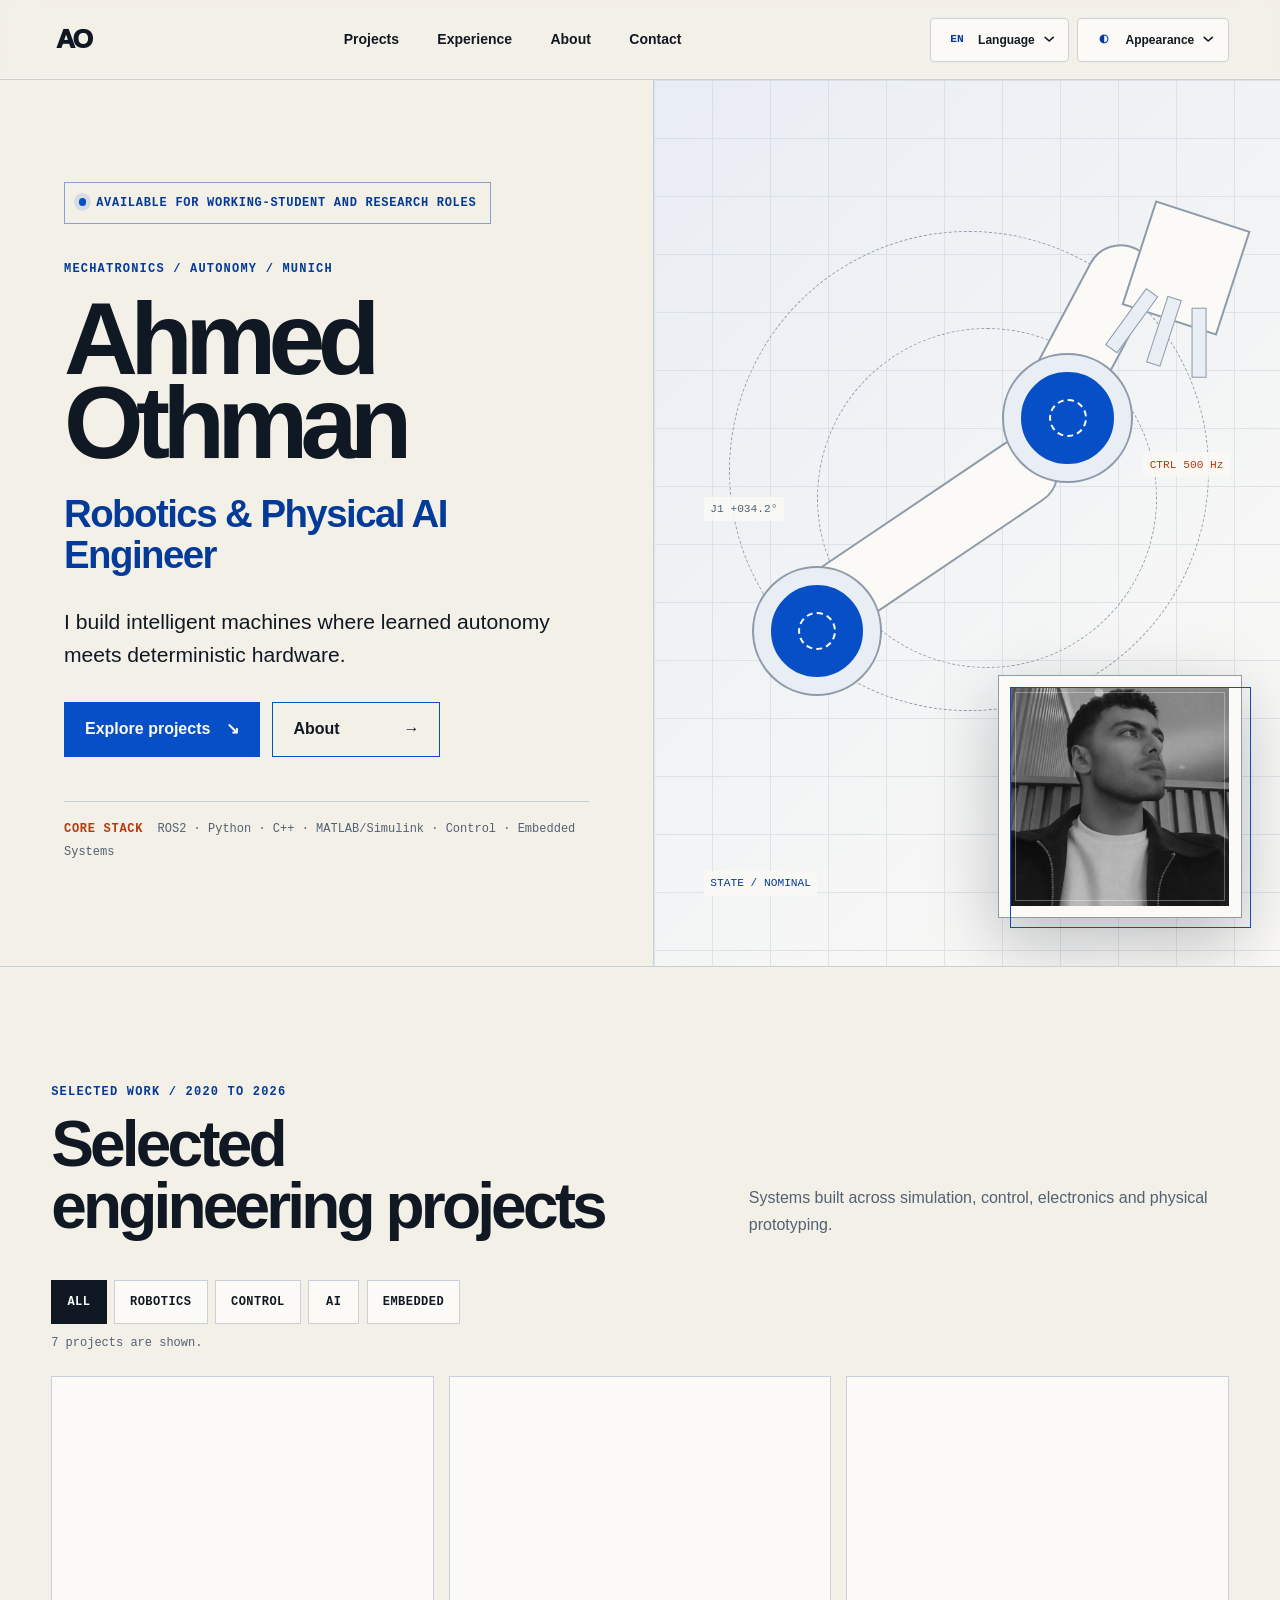
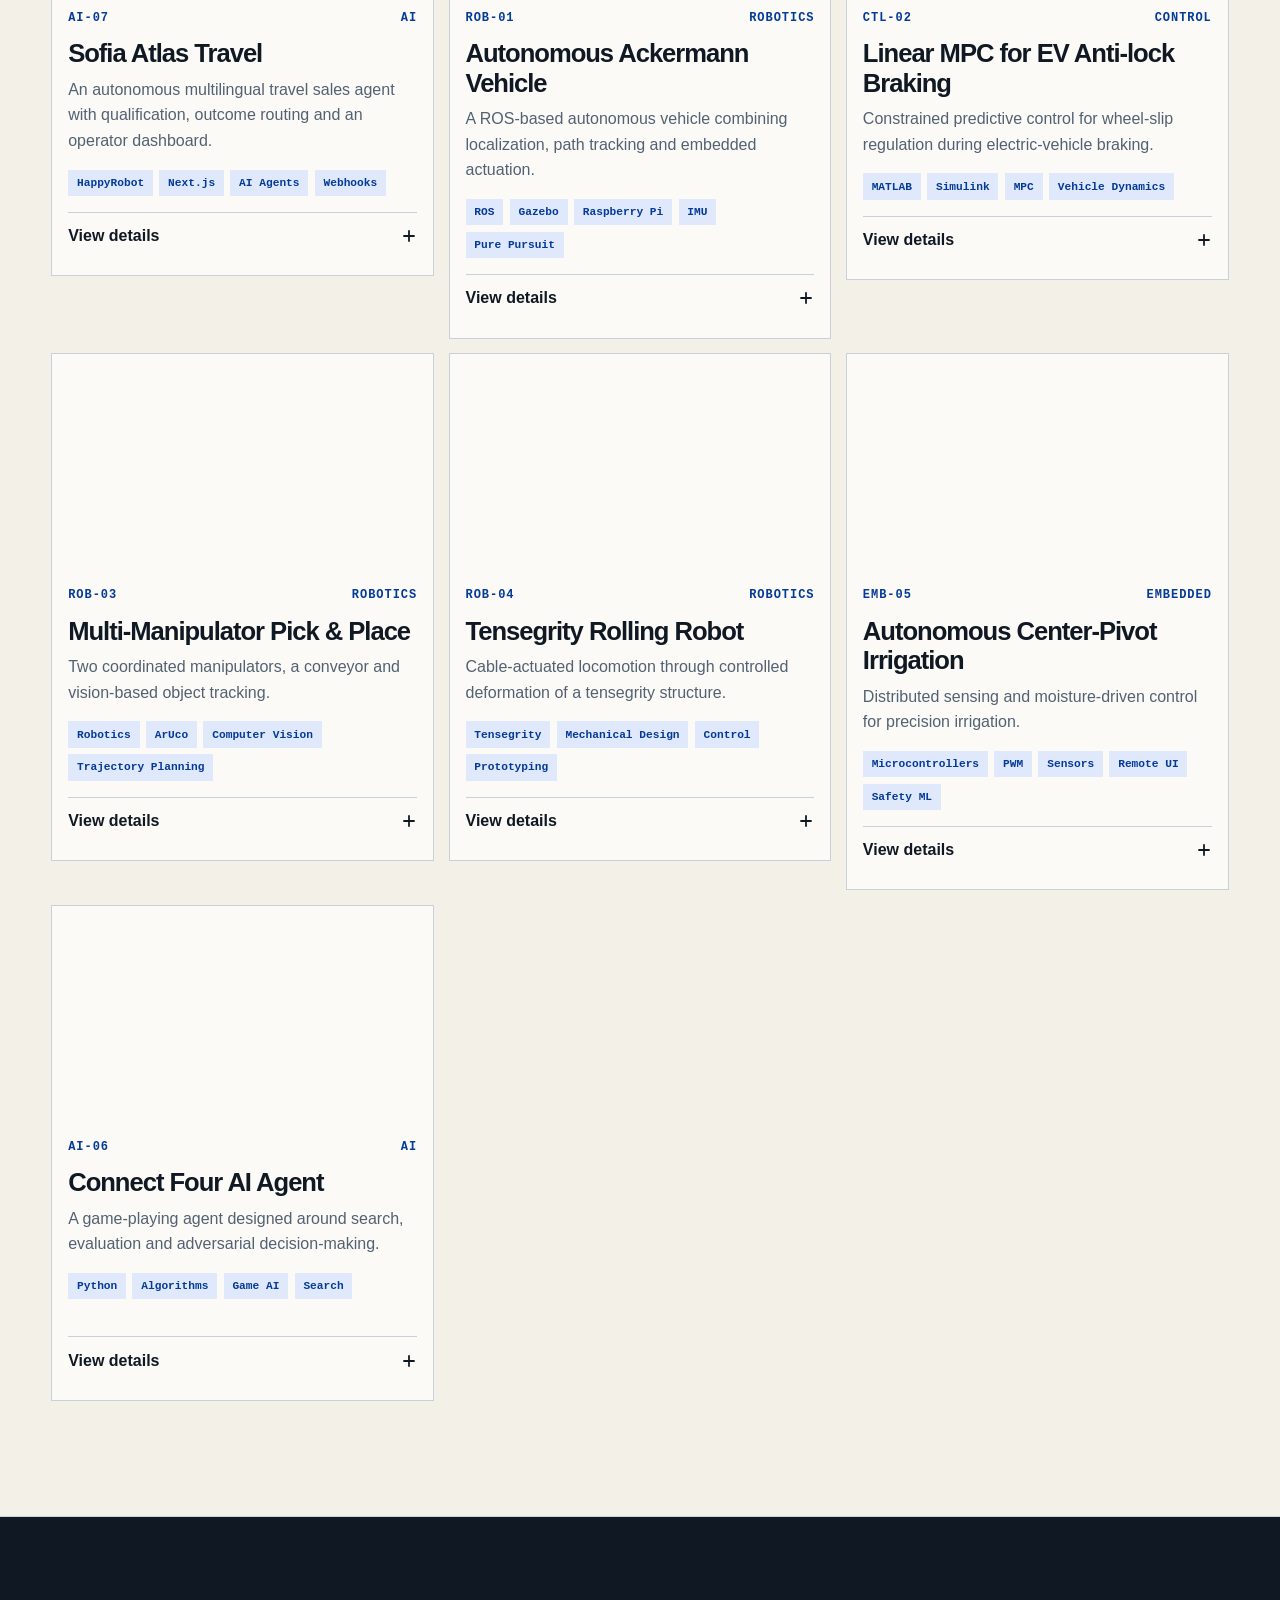
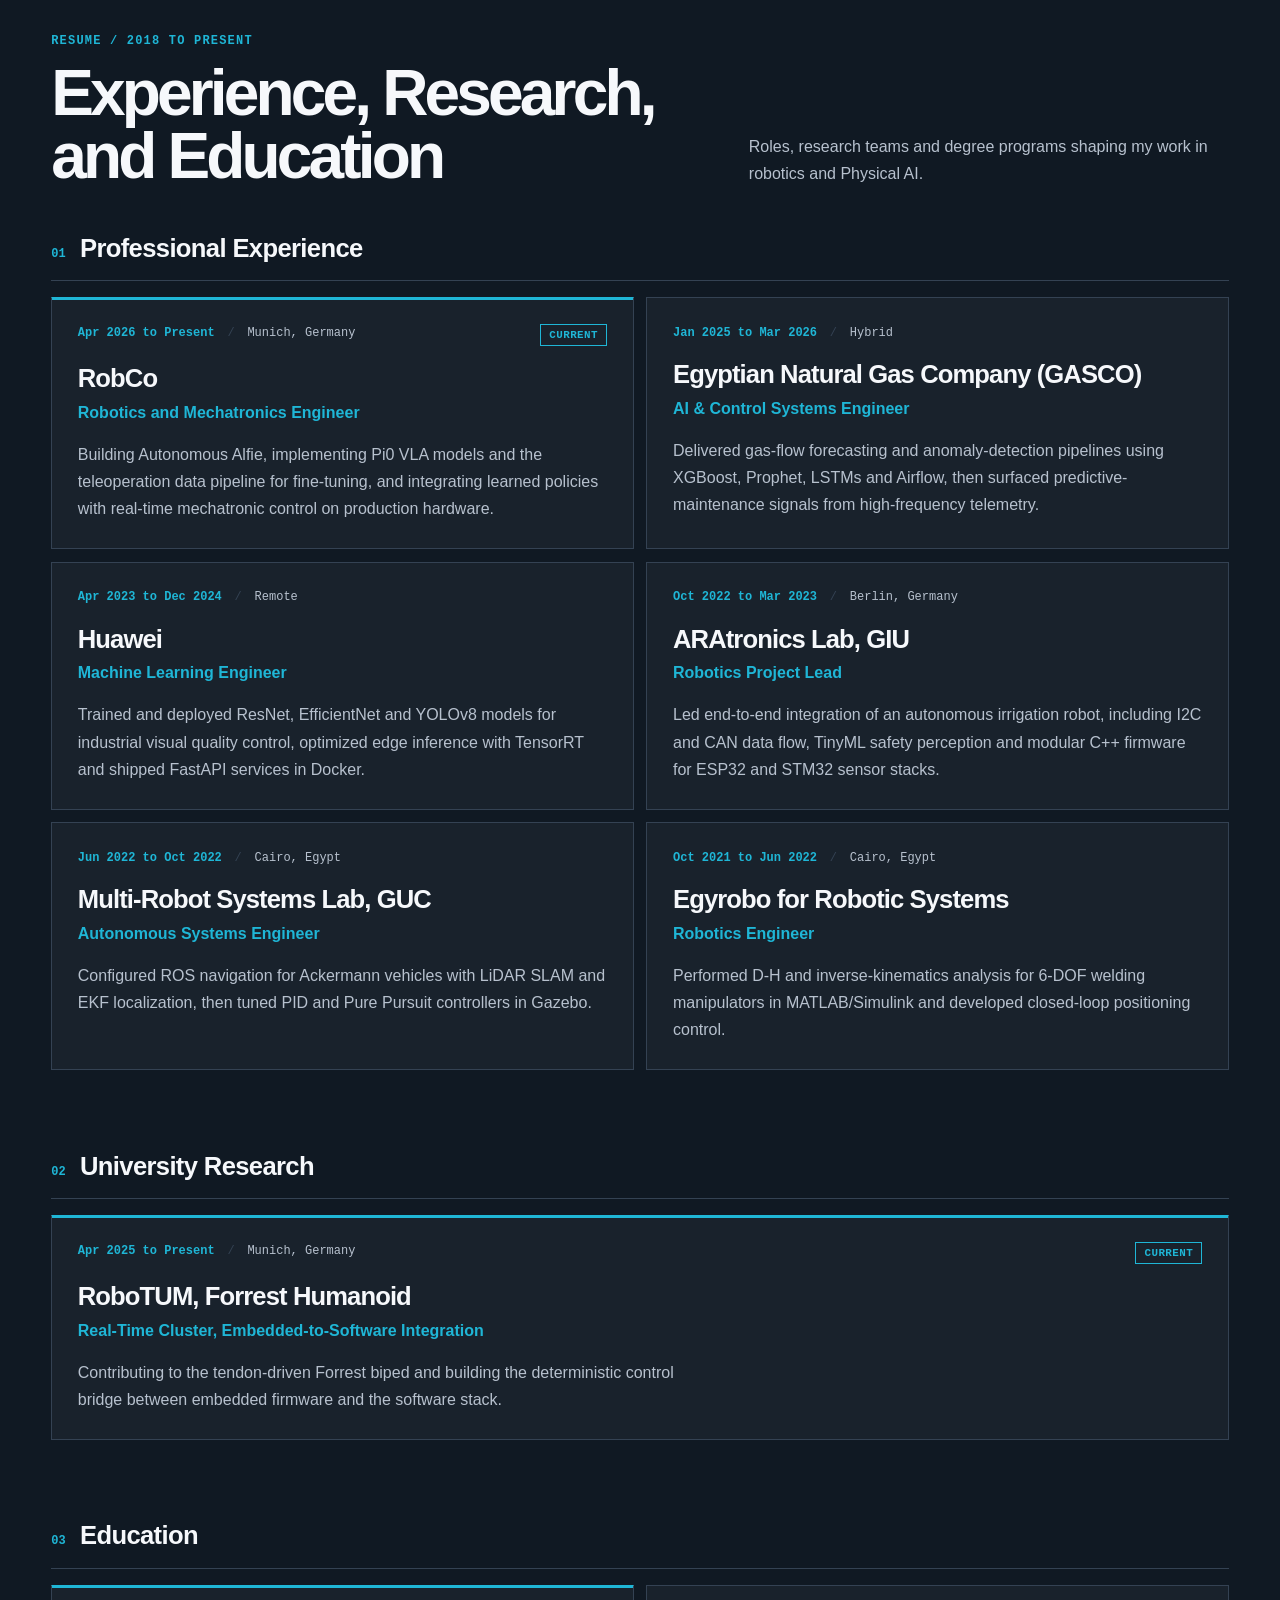
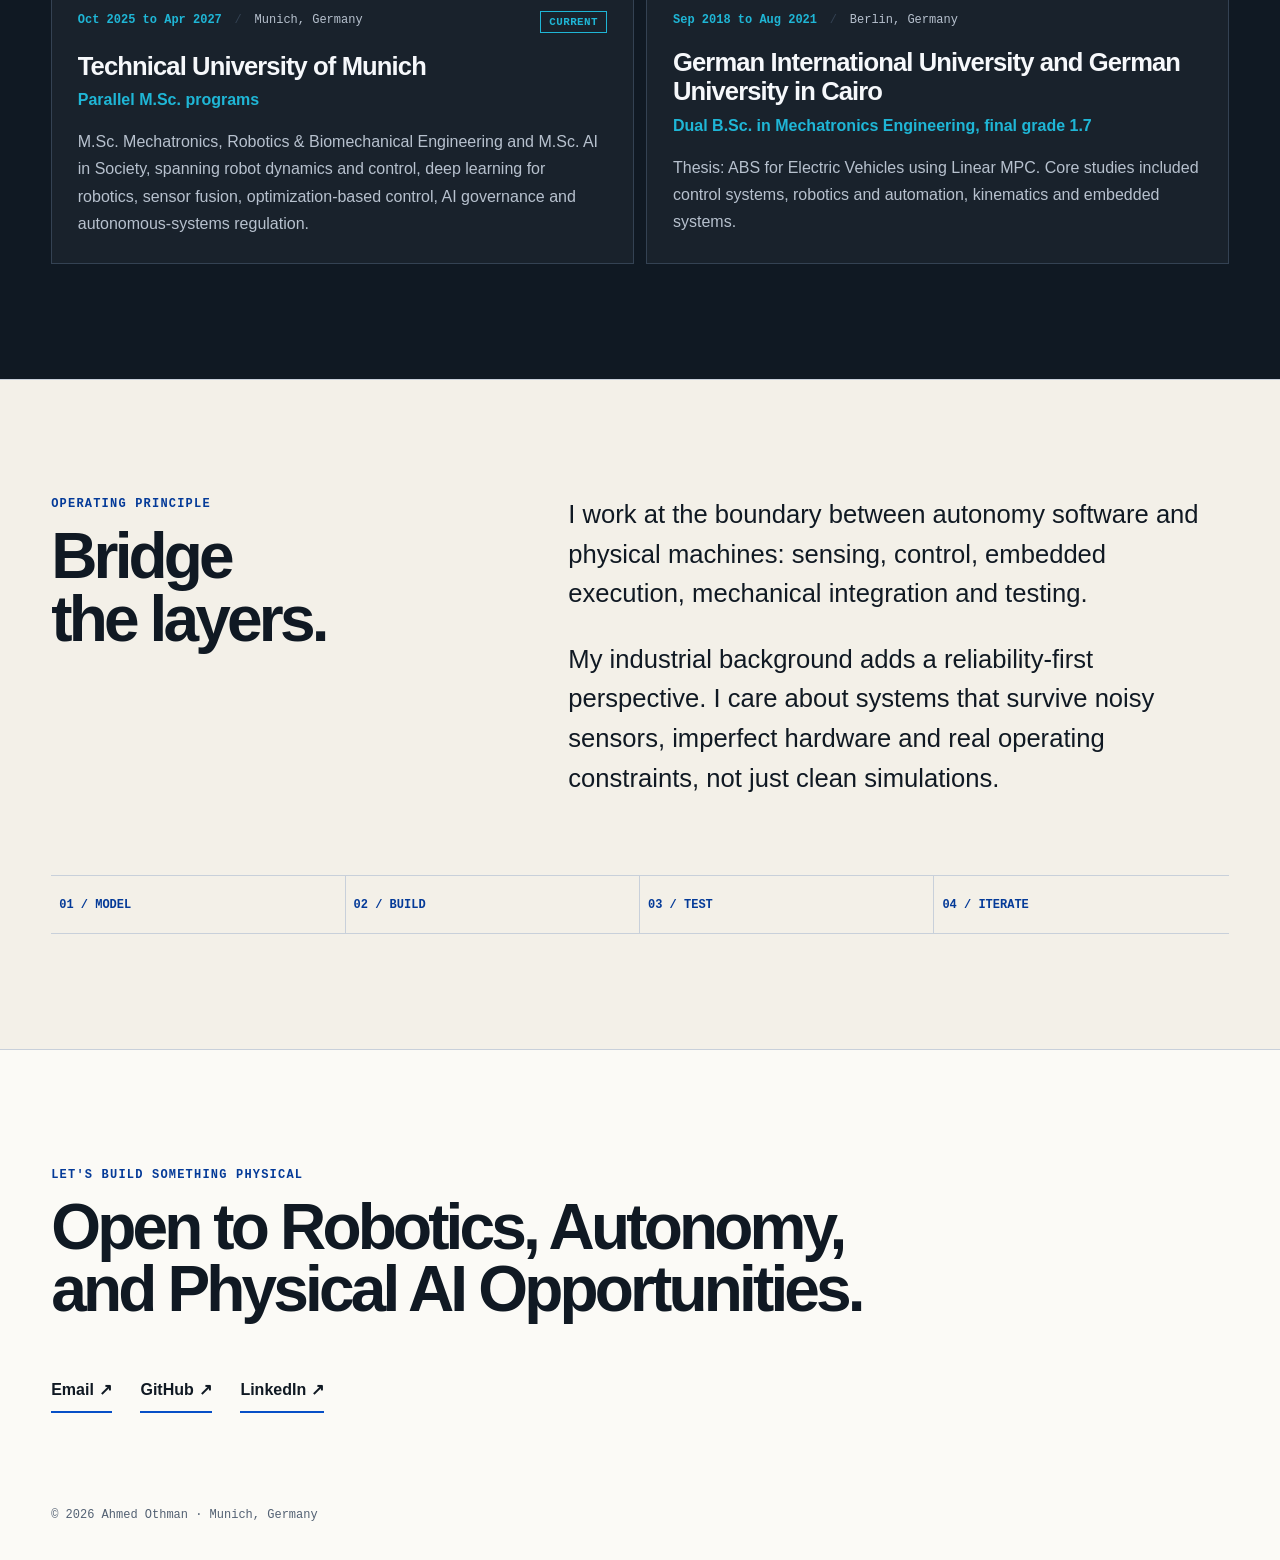
==== index.html @ 628e8eb3 "Move restored portrait into hero" ====
<!DOCTYPE html>
<html lang="en" dir="ltr" data-theme="system" data-text-size="normal" data-motion="auto">
<head>
  <meta charset="utf-8">
  <meta name="viewport" content="width=device-width, initial-scale=1">
  <meta name="description" content="Ahmed Othman&#39;s portfolio in robotics, autonomy, control and embedded systems.">
  <meta name="robots" content="index, follow">
  <meta name="theme-color" content="#f3f0e8">
  <meta name="color-scheme" content="light dark">
  <meta name="referrer" content="strict-origin-when-cross-origin">
  <meta http-equiv="Content-Security-Policy" content="default-src &#39;none&#39;; script-src &#39;self&#39; &#39;sha256-ycNeVuEFJ9YugM1aaAA6MDOkyL6jsMZn851TCWcBLgk=&#39;; style-src &#39;self&#39;; img-src &#39;self&#39; data:; manifest-src &#39;self&#39;; connect-src &#39;none&#39;; font-src &#39;self&#39;; object-src &#39;none&#39;; base-uri &#39;none&#39;; form-action &#39;none&#39;; upgrade-insecure-requests">
  <title>Ahmed Othman | Robotics &amp; Physical AI Engineer</title>
  <link rel="canonical" href="https://ahmadothmann.github.io/">
  <link rel="alternate" hreflang="en" href="https://ahmadothmann.github.io/">
  <link rel="alternate" hreflang="de" href="https://ahmadothmann.github.io/de/">
  <link rel="alternate" hreflang="ar" href="https://ahmadothmann.github.io/ar/">
  <link rel="alternate" hreflang="x-default" href="https://ahmadothmann.github.io/">
  <meta property="og:type" content="website">
  <meta property="og:title" content="Ahmed Othman | Robotics &amp; Physical AI Engineer">
  <meta property="og:description" content="Ahmed Othman&#39;s portfolio in robotics, autonomy, control and embedded systems.">
  <meta property="og:url" content="https://ahmadothmann.github.io/">
  <meta property="og:site_name" content="Ahmed Othman Engineering Portfolio">
  <meta property="og:locale" content="en_US">
  <meta property="og:locale:alternate" content="de_DE">
  <meta property="og:locale:alternate" content="ar_EG">
  <meta property="og:image" content="https://ahmadothmann.github.io/assets/social-preview.png">
  <meta property="og:image:width" content="1200">
  <meta property="og:image:height" content="630">
  <meta property="og:image:alt" content="Ahmed Othman Engineering Portfolio: Robotics &amp; Physical AI Engineer">
  <meta name="twitter:card" content="summary_large_image">
  <meta name="twitter:title" content="Ahmed Othman | Robotics &amp; Physical AI Engineer">
  <meta name="twitter:description" content="Ahmed Othman&#39;s portfolio in robotics, autonomy, control and embedded systems.">
  <meta name="twitter:image" content="https://ahmadothmann.github.io/assets/social-preview.png">
  <meta name="twitter:image:alt" content="Ahmed Othman Engineering Portfolio: Robotics &amp; Physical AI Engineer">
  <link rel="icon" href="/favicon.svg" type="image/svg+xml">
  <link rel="icon" href="/favicon-32x32.png" sizes="32x32" type="image/png">
  <link rel="icon" href="/favicon.ico" sizes="any">
  <link rel="apple-touch-icon" href="/apple-touch-icon.png">
  <link rel="manifest" href="/site.webmanifest">
  <script src="/theme-init.js?v=b5e477ce3568"></script>
  <link rel="stylesheet" href="/styles.css?v=5f9a228c7be9">
  <script type="application/ld+json">{"@context":"https://schema.org","@type":"ProfilePage","@id":"https://ahmadothmann.github.io/#profile-page","url":"https://ahmadothmann.github.io/","name":"Ahmed Othman Engineering Portfolio","description":"Ahmed Othman's portfolio in robotics, autonomy, control and embedded systems.","inLanguage":"en","mainEntity":{"@type":"Person","@id":"https://ahmadothmann.github.io/#ahmed-othman","name":"Ahmed Othman","url":"https://ahmadothmann.github.io/","jobTitle":"Robotics & Physical AI Engineer","sameAs":["https://github.com/AhmadOthmann","https://www.linkedin.com/in/ahmedothman-"],"alumniOf":[{"@type":"CollegeOrUniversity","name":"German University in Cairo"},{"@type":"CollegeOrUniversity","name":"German International University Berlin"}],"knowsAbout":["Robotics","Physical AI","Control systems","Embedded systems","Autonomy"]}}</script>
  <script src="/script.js?v=9e08bb079b46" defer></script>
</head>
<body>
  <a class="skip-link" href="#main-content">Skip to main content</a>
  <header class="site-header">
    <a class="monogram" href="/" aria-label="Ahmed Othman home">AO</a>
    <nav aria-label="Main navigation">
      <a href="#projects">Projects</a>
      <a href="#experience">Experience</a>
      <a href="#about">About</a>
      <a href="#contact">Contact</a>
    </nav>
    <div class="header-tools" role="group" aria-label="Display and accessibility">
      <details class="tool-menu language-menu">
          <summary id="language-summary" aria-controls="language-options" aria-label="Current language: English">
            <span class="tool-badge" aria-hidden="true">EN</span>
            <span class="summary-label">Language</span>
            <svg class="chevron" viewBox="0 0 16 16" width="16" height="16" aria-hidden="true" focusable="false"><path d="m3.5 6 4.5 4 4.5-4" /></svg>
          </summary>
          <ul id="language-options">
              <li><a href="/" hreflang="en" data-language-link aria-current="page"><span class="language-name" lang="en" dir="ltr">English</span><span class="language-code" aria-hidden="true">EN</span><span class="language-check" aria-hidden="true">✓</span></a></li>
              <li><a href="/de/" hreflang="de" data-language-link><span class="language-name" lang="de" dir="ltr">Deutsch</span><span class="language-code" aria-hidden="true">DE</span><span class="language-check" aria-hidden="true"></span></a></li>
              <li><a href="/ar/" hreflang="ar" data-language-link><span class="language-name" lang="ar" dir="rtl">العربية</span><span class="language-code" aria-hidden="true">AR</span><span class="language-check" aria-hidden="true"></span></a></li>
          </ul>
        </details>
      <details class="tool-menu appearance-menu">
          <summary id="appearance-summary" aria-controls="appearance-options">
            <span class="display-icon tool-badge" aria-hidden="true">◐</span>
            <span class="summary-label">Appearance</span>
            <svg class="chevron" viewBox="0 0 16 16" width="16" height="16" aria-hidden="true" focusable="false"><path d="m3.5 6 4.5 4 4.5-4" /></svg>
          </summary>
          <div class="appearance-panel" id="appearance-options" role="group" aria-labelledby="appearance-summary">
            <p class="panel-title">Display and accessibility</p>
            <label class="select-setting">
              <span>Appearance</span>
              <select id="theme-select" aria-label="Select appearance">
                <option value="system">System</option>
                <option value="light">Light</option>
                <option value="dark">Dark</option>
                <option value="contrast">High contrast</option>
              </select>
            </label>
            <button class="preference-toggle" id="text-size-toggle" type="button" aria-pressed="false">
              <span><strong>Larger text</strong><small>Increase text size for easier reading.</small></span>
              <span class="toggle-state" data-enabled="Enabled" data-disabled="Disabled">Disabled</span>
            </button>
            <button class="preference-toggle" id="motion-toggle" type="button" aria-pressed="false">
              <span><strong>Reduce motion</strong><small>Reduce animations and transitions.</small></span>
              <span class="toggle-state" data-enabled="Enabled" data-disabled="Disabled">Disabled</span>
            </button>
            <button class="reset-preferences" id="reset-preferences" type="button">Reset preferences</button>
          </div>
        </details>
    </div>
  </header>

  <main id="main-content">
    <section class="hero" id="top">
      <div class="hero-copy">
        <p class="status"><span aria-hidden="true"></span>Available for working-student and research roles</p>
        <p class="eyebrow">MECHATRONICS / AUTONOMY / MUNICH</p>
        <h1><span>Ahmed</span><span>Othman</span></h1>
        <h2>Robotics &amp; Physical AI Engineer</h2>
        <p class="lede">I build intelligent machines where learned autonomy meets deterministic hardware.</p>
        <div class="actions">
          <a class="primary" href="#projects">Explore projects <span aria-hidden="true">↘</span></a>
          <a class="secondary" href="#about">About <span aria-hidden="true">→</span></a>
        </div>
        <p class="stack-line"><strong>CORE STACK</strong><bdi>ROS2 · Python · C++ · MATLAB/Simulink · Control · Embedded Systems</bdi></p>
      </div>
      <div class="hero-system">
        <div class="hero-diagram" aria-hidden="true">
          <div class="system-grid"></div><div class="orbit o1"></div><div class="orbit o2"></div>
          <div class="joint j1"><i></i></div><div class="link l1"></div>
          <div class="joint j2"><i></i></div><div class="link l2"></div>
          <div class="effector"><i></i><i></i><i></i></div>
          <span class="telemetry t1">J1 +034.2°</span>
          <span class="telemetry t2">CTRL 500 Hz</span>
          <span class="telemetry t3">STATE / NOMINAL</span>
        </div>
        <div class="hero-portrait-frame">
          <img class="profile-portrait" src="/assets/ahmed-othman-portrait.webp?v=b38fe36c8748" alt="Portrait of Ahmed Othman" width="1254" height="1254" decoding="async" fetchpriority="high">
        </div>
      </div>
    </section>

    <section class="section projects" id="projects">
      <div class="section-head">
        <div><p class="eyebrow">SELECTED WORK / 2020 TO 2026</p><h2>Selected engineering projects</h2></div>
        <p>Systems built across simulation, control, electronics and physical prototyping.</p>
      </div>
      <fieldset class="filters">
        <legend class="visually-hidden">Filter projects</legend>
        <button type="button" data-filter="all" aria-pressed="true">All</button>
        <button type="button" data-filter="robotics" aria-pressed="false">Robotics</button>
        <button type="button" data-filter="control" aria-pressed="false">Control</button>
        <button type="button" data-filter="ai" aria-pressed="false">AI</button>
        <button type="button" data-filter="embedded" aria-pressed="false">Embedded</button>
      </fieldset>
      <p class="filter-status" id="filter-status" role="status" aria-live="polite"
         data-count-one="1 project is shown."
         data-count-many="{count} projects are shown.">7 projects are shown.</p>
      <div class="project-grid">
        <article class="project-card" id="project-atlas" data-category="ai">
          <div class="project-visual has-image">
            <img src="/assets/project-logos/sofia-atlas-compass.webp" alt="" width="640" height="640" loading="lazy" decoding="async">
          </div>
          <div class="card-meta"><span>AI-07</span><span>AI</span></div>
          <h3>Sofia Atlas Travel</h3>
          <p class="project-summary">An autonomous multilingual travel sales agent with qualification, outcome routing and an operator dashboard.</p>
          <ul class="tags"><li>HappyRobot</li><li>Next.js</li><li>AI Agents</li><li>Webhooks</li></ul>
          <details class="project-more">
            <summary>View details <svg class="details-indicator" viewBox="0 0 16 16" width="16" height="16" aria-hidden="true" focusable="false"><path d="M3 8h10" /><path class="indicator-vertical" d="M8 3v10" /></svg></summary>
            <div class="project-detail">
              <p>Built for the TUM.ai Makeathon HappyRobot challenge. Sofia qualifies inbound callers across four languages, extracts 14 structured lead fields, routes outcomes, schedules callbacks and connects qualification events to a secure Mission Control dashboard.</p>
              <a class="repository-link" href="https://github.com/AhmadOthmann/Sofia-Atlas-Travel" target="_blank" rel="noopener noreferrer">View repository <span aria-hidden="true">↗</span><span class="visually-hidden"> (Opens in a new tab)</span></a>
            </div>
          </details>
        </article>
        <article class="project-card" id="project-ackermann" data-category="robotics">
          <div class="project-visual has-image">
            <img src="/assets/project-logos/ackermann-vehicle.webp" alt="" width="640" height="640" loading="lazy" decoding="async">
          </div>
          <div class="card-meta"><span>ROB-01</span><span>Robotics</span></div>
          <h3>Autonomous Ackermann Vehicle</h3>
          <p class="project-summary">A ROS-based autonomous vehicle combining localization, path tracking and embedded actuation.</p>
          <ul class="tags"><li>ROS</li><li>Gazebo</li><li>Raspberry Pi</li><li>IMU</li><li>Pure Pursuit</li></ul>
          <details class="project-more">
            <summary>View details <svg class="details-indicator" viewBox="0 0 16 16" width="16" height="16" aria-hidden="true" focusable="false"><path d="M3 8h10" /><path class="indicator-vertical" d="M8 3v10" /></svg></summary>
            <div class="project-detail">
              <p>Implemented pure-pursuit lateral control and proportional velocity control using IMU and encoder feedback. Iterated the steering mechanism to connect simulation with a working Ackermann platform.</p>

            </div>
          </details>
        </article>
        <article class="project-card" id="project-abs" data-category="control">
          <div class="project-visual has-image">
            <img src="/assets/project-logos/ev-abs-mpc.webp" alt="" width="640" height="640" loading="lazy" decoding="async">
          </div>
          <div class="card-meta"><span>CTL-02</span><span>Control</span></div>
          <h3>Linear MPC for EV Anti-lock Braking</h3>
          <p class="project-summary">Constrained predictive control for wheel-slip regulation during electric-vehicle braking.</p>
          <ul class="tags"><li>MATLAB</li><li>Simulink</li><li>MPC</li><li>Vehicle Dynamics</li></ul>
          <details class="project-more">
            <summary>View details <svg class="details-indicator" viewBox="0 0 16 16" width="16" height="16" aria-hidden="true" focusable="false"><path d="M3 8h10" /><path class="indicator-vertical" d="M8 3v10" /></svg></summary>
            <div class="project-detail">
              <p>Bachelor thesis covering longitudinal vehicle and wheel dynamics, tyre-slip behaviour, controller constraints and braking performance under changing road conditions.</p>

            </div>
          </details>
        </article>
        <article class="project-card" id="project-manipulator" data-category="robotics">
          <div class="project-visual has-image">
            <img src="/assets/project-logos/multi-manipulator.webp" alt="" width="640" height="640" loading="lazy" decoding="async">
          </div>
          <div class="card-meta"><span>ROB-03</span><span>Robotics</span></div>
          <h3>Multi-Manipulator Pick &amp; Place</h3>
          <p class="project-summary">Two coordinated manipulators, a conveyor and vision-based object tracking.</p>
          <ul class="tags"><li>Robotics</li><li>ArUco</li><li>Computer Vision</li><li>Trajectory Planning</li></ul>
          <details class="project-more">
            <summary>View details <svg class="details-indicator" viewBox="0 0 16 16" width="16" height="16" aria-hidden="true" focusable="false"><path d="M3 8h10" /><path class="indicator-vertical" d="M8 3v10" /></svg></summary>
            <div class="project-detail">
              <p>Built a coordinated workcell with two arms and a conveyor. Camera tracking and ArUco markers provided object identification and localization.</p>

            </div>
          </details>
        </article>
        <article class="project-card" id="project-tensegrity" data-category="robotics">
          <div class="project-visual has-image">
            <img src="/assets/project-logos/tensegrity-robot.webp" alt="" width="640" height="640" loading="lazy" decoding="async">
          </div>
          <div class="card-meta"><span>ROB-04</span><span>Robotics</span></div>
          <h3>Tensegrity Rolling Robot</h3>
          <p class="project-summary">Cable-actuated locomotion through controlled deformation of a tensegrity structure.</p>
          <ul class="tags"><li>Tensegrity</li><li>Mechanical Design</li><li>Control</li><li>Prototyping</li></ul>
          <details class="project-more">
            <summary>View details <svg class="details-indicator" viewBox="0 0 16 16" width="16" height="16" aria-hidden="true" focusable="false"><path d="M3 8h10" /><path class="indicator-vertical" d="M8 3v10" /></svg></summary>
            <div class="project-detail">
              <p>Explored how cable actuation and structural deformation generate rolling locomotion in a lightweight compliant robotic structure at ARAtronics.</p>

            </div>
          </details>
        </article>
        <article class="project-card" id="project-irrigation" data-category="embedded">
          <div class="project-visual has-image">
            <img src="/assets/project-logos/autonomous-irrigation.webp" alt="" width="640" height="640" loading="lazy" decoding="async">
          </div>
          <div class="card-meta"><span>EMB-05</span><span>Embedded</span></div>
          <h3>Autonomous Center-Pivot Irrigation</h3>
          <p class="project-summary">Distributed sensing and moisture-driven control for precision irrigation.</p>
          <ul class="tags"><li>Microcontrollers</li><li>PWM</li><li>Sensors</li><li>Remote UI</li><li>Safety ML</li></ul>
          <details class="project-more">
            <summary>View details <svg class="details-indicator" viewBox="0 0 16 16" width="16" height="16" aria-hidden="true" focusable="false"><path d="M3 8h10" /><path class="indicator-vertical" d="M8 3v10" /></svg></summary>
            <div class="project-detail">
              <p>Integrated four microcontrollers, soil-moisture sensing, PWM actuation, remote monitoring and a safety model into an autonomous irrigation prototype.</p>

            </div>
          </details>
        </article>
        <article class="project-card" id="project-connectFour" data-category="ai">
          <div class="project-visual has-image">
            <img src="/assets/project-logos/connect-four-ai.webp" alt="" width="640" height="640" loading="lazy" decoding="async">
          </div>
          <div class="card-meta"><span>AI-06</span><span>AI</span></div>
          <h3>Connect Four AI Agent</h3>
          <p class="project-summary">A game-playing agent designed around search, evaluation and adversarial decision-making.</p>
          <ul class="tags"><li>Python</li><li>Algorithms</li><li>Game AI</li><li>Search</li></ul>
          <details class="project-more">
            <summary>View details <svg class="details-indicator" viewBox="0 0 16 16" width="16" height="16" aria-hidden="true" focusable="false"><path d="M3 8h10" /><path class="indicator-vertical" d="M8 3v10" /></svg></summary>
            <div class="project-detail">
              <p>Developed an AI opponent for Connect Four, translating game state into tactical decisions through adversarial search and board evaluation.</p>

            </div>
          </details>
        </article>
      </div>
    </section>

    <section class="section career" id="experience">
      <div class="section-head">
        <div><p class="eyebrow">RESUME / 2018 TO PRESENT</p><h2>Experience, Research, and Education</h2></div>
        <p>Roles, research teams and degree programs shaping my work in robotics and Physical AI.</p>
      </div>
      <div class="career-groups">
      <section class="career-group" aria-labelledby="career-professional-heading">
        <div class="career-group-heading">
          <span aria-hidden="true">01</span>
          <h3 id="career-professional-heading">Professional Experience</h3>
        </div>
        <div class="career-list">
          <article class="career-card is-current">
            <div class="career-meta">
              <div class="career-facts">
                <span class="career-period"><bdi dir="auto">Apr 2026 to Present</bdi></span>
                <span class="career-location"><bdi dir="auto">Munich, Germany</bdi></span>
              </div>
              <span class="current-badge">Current</span>
            </div>
            <div class="career-body">
              <h4><bdi dir="auto">RobCo</bdi></h4>
              <p class="career-role"><bdi dir="auto">Robotics and Mechatronics Engineer</bdi></p>
              <p class="career-detail"><bdi dir="auto">Building Autonomous Alfie, implementing Pi0 VLA models and the teleoperation data pipeline for fine-tuning, and integrating learned policies with real-time mechatronic control on production hardware.</bdi></p>
            </div>
          </article>
          <article class="career-card">
            <div class="career-meta">
              <div class="career-facts">
                <span class="career-period"><bdi dir="auto">Jan 2025 to Mar 2026</bdi></span>
                <span class="career-location"><bdi dir="auto">Hybrid</bdi></span>
              </div>

            </div>
            <div class="career-body">
              <h4><bdi dir="auto">Egyptian Natural Gas Company (GASCO)</bdi></h4>
              <p class="career-role"><bdi dir="auto">AI &amp; Control Systems Engineer</bdi></p>
              <p class="career-detail"><bdi dir="auto">Delivered gas-flow forecasting and anomaly-detection pipelines using XGBoost, Prophet, LSTMs and Airflow, then surfaced predictive-maintenance signals from high-frequency telemetry.</bdi></p>
            </div>
          </article>
          <article class="career-card">
            <div class="career-meta">
              <div class="career-facts">
                <span class="career-period"><bdi dir="auto">Apr 2023 to Dec 2024</bdi></span>
                <span class="career-location"><bdi dir="auto">Remote</bdi></span>
              </div>

            </div>
            <div class="career-body">
              <h4><bdi dir="auto">Huawei</bdi></h4>
              <p class="career-role"><bdi dir="auto">Machine Learning Engineer</bdi></p>
              <p class="career-detail"><bdi dir="auto">Trained and deployed ResNet, EfficientNet and YOLOv8 models for industrial visual quality control, optimized edge inference with TensorRT and shipped FastAPI services in Docker.</bdi></p>
            </div>
          </article>
          <article class="career-card">
            <div class="career-meta">
              <div class="career-facts">
                <span class="career-period"><bdi dir="auto">Oct 2022 to Mar 2023</bdi></span>
                <span class="career-location"><bdi dir="auto">Berlin, Germany</bdi></span>
              </div>

            </div>
            <div class="career-body">
              <h4><bdi dir="auto">ARAtronics Lab, GIU</bdi></h4>
              <p class="career-role"><bdi dir="auto">Robotics Project Lead</bdi></p>
              <p class="career-detail"><bdi dir="auto">Led end-to-end integration of an autonomous irrigation robot, including I2C and CAN data flow, TinyML safety perception and modular C++ firmware for ESP32 and STM32 sensor stacks.</bdi></p>
            </div>
          </article>
          <article class="career-card">
            <div class="career-meta">
              <div class="career-facts">
                <span class="career-period"><bdi dir="auto">Jun 2022 to Oct 2022</bdi></span>
                <span class="career-location"><bdi dir="auto">Cairo, Egypt</bdi></span>
              </div>

            </div>
            <div class="career-body">
              <h4><bdi dir="auto">Multi-Robot Systems Lab, GUC</bdi></h4>
              <p class="career-role"><bdi dir="auto">Autonomous Systems Engineer</bdi></p>
              <p class="career-detail"><bdi dir="auto">Configured ROS navigation for Ackermann vehicles with LiDAR SLAM and EKF localization, then tuned PID and Pure Pursuit controllers in Gazebo.</bdi></p>
            </div>
          </article>
          <article class="career-card">
            <div class="career-meta">
              <div class="career-facts">
                <span class="career-period"><bdi dir="auto">Oct 2021 to Jun 2022</bdi></span>
                <span class="career-location"><bdi dir="auto">Cairo, Egypt</bdi></span>
              </div>

            </div>
            <div class="career-body">
              <h4><bdi dir="auto">Egyrobo for Robotic Systems</bdi></h4>
              <p class="career-role"><bdi dir="auto">Robotics Engineer</bdi></p>
              <p class="career-detail"><bdi dir="auto">Performed D-H and inverse-kinematics analysis for 6-DOF welding manipulators in MATLAB/Simulink and developed closed-loop positioning control.</bdi></p>
            </div>
          </article>
        </div>
      </section>
      <section class="career-group" aria-labelledby="career-research-heading">
        <div class="career-group-heading">
          <span aria-hidden="true">02</span>
          <h3 id="career-research-heading">University Research</h3>
        </div>
        <div class="career-list">
          <article class="career-card is-current">
            <div class="career-meta">
              <div class="career-facts">
                <span class="career-period"><bdi dir="auto">Apr 2025 to Present</bdi></span>
                <span class="career-location"><bdi dir="auto">Munich, Germany</bdi></span>
              </div>
              <span class="current-badge">Current</span>
            </div>
            <div class="career-body">
              <h4><bdi dir="auto">RoboTUM, Forrest Humanoid</bdi></h4>
              <p class="career-role"><bdi dir="auto">Real-Time Cluster, Embedded-to-Software Integration</bdi></p>
              <p class="career-detail"><bdi dir="auto">Contributing to the tendon-driven Forrest biped and building the deterministic control bridge between embedded firmware and the software stack.</bdi></p>
            </div>
          </article>
        </div>
      </section>
      <section class="career-group" aria-labelledby="career-education-heading">
        <div class="career-group-heading">
          <span aria-hidden="true">03</span>
          <h3 id="career-education-heading">Education</h3>
        </div>
        <div class="career-list">
          <article class="career-card is-current">
            <div class="career-meta">
              <div class="career-facts">
                <span class="career-period"><bdi dir="auto">Oct 2025 to Apr 2027</bdi></span>
                <span class="career-location"><bdi dir="auto">Munich, Germany</bdi></span>
              </div>
              <span class="current-badge">Current</span>
            </div>
            <div class="career-body">
              <h4><bdi dir="auto">Technical University of Munich</bdi></h4>
              <p class="career-role"><bdi dir="auto">Parallel M.Sc. programs</bdi></p>
              <p class="career-detail"><bdi dir="auto">M.Sc. Mechatronics, Robotics &amp; Biomechanical Engineering and M.Sc. AI in Society, spanning robot dynamics and control, deep learning for robotics, sensor fusion, optimization-based control, AI governance and autonomous-systems regulation.</bdi></p>
            </div>
          </article>
          <article class="career-card">
            <div class="career-meta">
              <div class="career-facts">
                <span class="career-period"><bdi dir="auto">Sep 2018 to Aug 2021</bdi></span>
                <span class="career-location"><bdi dir="auto">Berlin, Germany</bdi></span>
              </div>

            </div>
            <div class="career-body">
              <h4><bdi dir="auto">German International University and German University in Cairo</bdi></h4>
              <p class="career-role"><bdi dir="auto">Dual B.Sc. in Mechatronics Engineering, final grade 1.7</bdi></p>
              <p class="career-detail"><bdi dir="auto">Thesis: ABS for Electric Vehicles using Linear MPC. Core studies included control systems, robotics and automation, kinematics and embedded systems.</bdi></p>
            </div>
          </article>
        </div>
      </section>
      </div>
    </section>

    <section class="section about" id="about">
      <div><p class="eyebrow">OPERATING PRINCIPLE</p><h2>Bridge the layers.</h2></div>
      <div class="about-copy"><p>I work at the boundary between autonomy software and physical machines: sensing, control, embedded execution, mechanical integration and testing.</p><p>My industrial background adds a reliability-first perspective. I care about systems that survive noisy sensors, imperfect hardware and real operating constraints, not just clean simulations.</p></div>
      <div class="principles"><span>01 / MODEL</span><span>02 / BUILD</span><span>03 / TEST</span><span>04 / ITERATE</span></div>
    </section>
  </main>

  <footer id="contact">
    <div><p class="eyebrow">LET&#39;S BUILD SOMETHING PHYSICAL</p><h2>Open to Robotics, Autonomy, and Physical AI Opportunities.</h2></div>
    <div class="footer-links">
      <a href="mailto:ahmad.mahmoud@tum.de">Email <span aria-hidden="true">↗</span></a>
      <a href="https://github.com/AhmadOthmann" rel="me noopener noreferrer" target="_blank">GitHub <span aria-hidden="true">↗</span><span class="visually-hidden"> (Opens in a new tab)</span></a>
      <a href="https://www.linkedin.com/in/ahmedothman-" rel="me noopener noreferrer" target="_blank">LinkedIn <span aria-hidden="true">↗</span><span class="visually-hidden"> (Opens in a new tab)</span></a>
    </div>
    <small>© 2026 Ahmed Othman · Munich, Germany</small>
  </footer>
</body>
</html>
---- styles.css ----
:root {
  --paper: #f3f0e8;
  --surface: #fbfaf6;
  --surface-soft: #e9edf4;
  --ink: #101923;
  --muted: #536173;
  --line: #c8d0da;
  --line-strong: #8e9bab;
  --blue: #064fc7;
  --blue-deep: #043a98;
  --blue-soft: #e0e9fb;
  --orange: #ee5b26;
  --orange-text: #b43a0e;
  --cyan: #1fb6d6;
  --focus-inner: #ffffff;
  --focus-outer: #064fc7;
  --header: rgb(243 240 232 / 94%);
  --experience: #101923;
  --experience-ink: #f6f8fb;
  --experience-muted: #b7c1ce;
  --experience-line: #344253;
  --shadow: 0 24px 70px rgb(14 25 40 / 16%);
  --project-logo-filter: drop-shadow(0 0.5rem 0.8rem rgb(16 25 35 / 10%));
  --font-sans: Inter, Aptos, "Segoe UI", Helvetica, Arial, sans-serif;
  --font-mono: "SFMono-Regular", Consolas, "Liberation Mono", monospace;
  color-scheme: light;
}

html[data-theme="dark"] {
  --paper: #0c121b;
  --surface: #131c28;
  --surface-soft: #1a2635;
  --ink: #eef3fa;
  --muted: #b0bdcb;
  --line: #354457;
  --line-strong: #6f8094;
  --blue: #8aafff;
  --blue-deep: #a9c3ff;
  --blue-soft: #1d3154;
  --orange: #ff7d45;
  --orange-text: #ff9a6f;
  --cyan: #69d3ee;
  --focus-inner: #0c121b;
  --focus-outer: #a9c3ff;
  --header: rgb(12 18 27 / 94%);
  --experience: #080d14;
  --experience-ink: #f5f8fc;
  --experience-muted: #b7c3d2;
  --experience-line: #354457;
  --shadow: 0 24px 70px rgb(0 0 0 / 45%);
  --project-logo-filter: drop-shadow(0 0 0.65rem rgb(255 255 255 / 14%)) drop-shadow(0 0.6rem 1rem rgb(0 0 0 / 35%));
  color-scheme: dark;
}

html[data-theme="contrast"] {
  --paper: #000000;
  --surface: #000000;
  --surface-soft: #101010;
  --ink: #ffffff;
  --muted: #ffffff;
  --line: #ffffff;
  --line-strong: #ffffff;
  --blue: #62d9ff;
  --blue-deep: #62d9ff;
  --blue-soft: #001f2a;
  --orange: #ffe600;
  --orange-text: #ffe600;
  --cyan: #62d9ff;
  --focus-inner: #000000;
  --focus-outer: #ffe600;
  --header: #000000;
  --experience: #000000;
  --experience-ink: #ffffff;
  --experience-muted: #ffffff;
  --experience-line: #ffffff;
  --shadow: none;
  --project-logo-filter: brightness(1.45) saturate(1.05);
  color-scheme: dark;
}

@media (prefers-color-scheme: dark) {
  html[data-theme="system"] {
    --paper: #0c121b;
    --surface: #131c28;
    --surface-soft: #1a2635;
    --ink: #eef3fa;
    --muted: #b0bdcb;
    --line: #354457;
    --line-strong: #6f8094;
    --blue: #8aafff;
    --blue-deep: #a9c3ff;
    --blue-soft: #1d3154;
    --orange: #ff7d45;
    --orange-text: #ff9a6f;
    --cyan: #69d3ee;
    --focus-inner: #0c121b;
    --focus-outer: #a9c3ff;
    --header: rgb(12 18 27 / 94%);
    --experience: #080d14;
    --experience-ink: #f5f8fc;
    --experience-muted: #b7c3d2;
    --experience-line: #354457;
    --shadow: 0 24px 70px rgb(0 0 0 / 45%);
    --project-logo-filter: drop-shadow(0 0 0.65rem rgb(255 255 255 / 14%)) drop-shadow(0 0.6rem 1rem rgb(0 0 0 / 35%));
    color-scheme: dark;
  }
}

*,
*::before,
*::after {
  box-sizing: border-box;
}

html {
  scroll-behavior: smooth;
  scroll-padding-top: 7rem;
}

html[data-text-size="large"] {
  font-size: 112.5%;
}

body {
  margin: 0;
  overflow-x: hidden;
  background: var(--paper);
  color: var(--ink);
  font-family: var(--font-sans);
  line-height: 1.5;
  text-rendering: optimizeLegibility;
  transition: background-color 180ms ease, color 180ms ease;
}

html[dir="rtl"] body {
  font-family: Tahoma, Arial, "Segoe UI", sans-serif;
}

button,
select,
summary {
  color: inherit;
  font: inherit;
}

button,
select,
summary,
a {
  -webkit-tap-highlight-color: transparent;
}

a {
  color: inherit;
  text-decoration: none;
}

img {
  max-width: 100%;
}

[hidden] {
  display: none !important;
}

::selection {
  background: var(--blue);
  color: var(--surface);
}

:focus-visible {
  outline: 3px solid var(--focus-inner);
  box-shadow: 0 0 0 6px var(--focus-outer);
  outline-offset: 2px;
}

.visually-hidden {
  position: absolute !important;
  width: 1px !important;
  height: 1px !important;
  padding: 0 !important;
  margin: -1px !important;
  overflow: hidden !important;
  clip: rect(0, 0, 0, 0) !important;
  white-space: nowrap !important;
  border: 0 !important;
}

.skip-link {
  position: fixed;
  inset-block-start: 0.75rem;
  inset-inline-start: 0.75rem;
  z-index: 1000;
  padding: 0.8rem 1rem;
  transform: translateY(-180%);
  border: 2px solid var(--ink);
  background: var(--surface);
  color: var(--ink);
  font-weight: 800;
}

.skip-link:focus {
  transform: translateY(0);
}

.site-header {
  position: sticky;
  inset-block-start: 0;
  z-index: 50;
  display: grid;
  grid-template-columns: auto 1fr auto;
  align-items: center;
  min-height: 5rem;
  padding: 0.65rem clamp(1rem, 4vw, 4.25rem);
  border-block-end: 1px solid var(--line);
  background: var(--header);
  backdrop-filter: blur(16px);
}

.monogram {
  min-width: 2.75rem;
  min-height: 2.75rem;
  display: grid;
  place-items: center;
  color: var(--ink);
  font-size: 1.65rem;
  font-weight: 950;
  letter-spacing: -0.1em;
}

.site-header nav {
  display: flex;
  justify-content: center;
  gap: clamp(1rem, 3vw, 3.25rem);
  padding-inline: 1rem;
  font-size: 0.875rem;
  font-weight: 750;
}

.site-header nav a,
.footer-links a {
  position: relative;
}

.site-header nav a {
  min-height: 2.75rem;
  display: inline-flex;
  align-items: center;
}

.site-header nav a::after {
  content: "";
  position: absolute;
  inset-inline: 0;
  inset-block-end: -0.45rem;
  height: 2px;
  transform: scaleX(0);
  transform-origin: center;
  background: var(--blue);
  transition: transform 160ms ease;
}

.site-header nav a:hover,
.site-header nav a:focus-visible,
.monogram:hover,
.monogram:focus-visible {
  color: var(--blue);
}

.site-header nav a:hover::after,
.site-header nav a:focus-visible::after {
  transform: scaleX(1);
}

.header-tools {
  display: flex;
  align-items: center;
  justify-content: flex-end;
  gap: 0.5rem;
}

.tool-menu {
  position: relative;
}

.tool-menu > summary {
  position: relative;
  min-height: 2.75rem;
  display: flex;
  align-items: center;
  gap: 0.45rem;
  padding: 0.65rem 0.75rem;
  border: 1px solid var(--line);
  border-radius: 0.25rem;
  background: var(--surface);
  cursor: pointer;
  list-style: none;
  font-size: 0.75rem;
  font-weight: 800;
}

.tool-badge {
  min-width: 1.75rem;
  display: inline-grid;
  place-items: center;
  color: var(--blue-deep);
  font-family: var(--font-mono);
  font-size: 0.7rem;
  font-weight: 800;
}

.tool-menu > summary::-webkit-details-marker {
  display: none;
}

.tool-menu[open] > summary,
.tool-menu > summary:hover {
  border-color: var(--blue);
  color: var(--blue);
}

.chevron {
  width: 0.9rem;
  height: 0.9rem;
  flex: 0 0 auto;
  fill: none;
  stroke: currentColor;
  stroke-width: 1.8;
  stroke-linecap: round;
  stroke-linejoin: round;
  transition: transform 160ms ease;
}

.tool-menu[open] .chevron {
  transform: rotate(180deg);
}

.language-menu ul,
.appearance-panel {
  position: absolute;
  inset-block-start: calc(100% + 0.55rem);
  inset-inline-end: 0;
  z-index: 60;
  margin: 0;
  max-block-size: calc(100vh - 6rem);
  max-block-size: calc(100dvh - 6rem);
  overflow-y: auto;
  overscroll-behavior: contain;
  scrollbar-gutter: stable;
  border: 1px solid var(--line-strong);
  border-block-start: 3px solid var(--blue);
  border-radius: 0.35rem;
  background: var(--surface);
  box-shadow: var(--shadow);
}

.language-menu ul {
  width: 14rem;
  padding: 0.4rem;
  list-style: none;
}

.language-menu a {
  min-height: 2.75rem;
  display: grid;
  grid-template-columns: minmax(0, 1fr) auto 1rem;
  align-items: center;
  gap: 0.65rem;
  padding: 0.65rem 0.75rem;
  border: 1px solid transparent;
  font-size: 0.875rem;
}

.language-menu a:hover,
.language-menu a:focus-visible,
.language-menu a[aria-current="page"] {
  border-color: var(--line);
  background: var(--blue-soft);
  color: var(--blue-deep);
}

.language-menu a[aria-current="page"] {
  font-weight: 800;
}

.language-name {
  min-width: 0;
  text-align: start;
}

.language-code,
.language-check {
  color: var(--muted);
  font: 700 0.7rem var(--font-mono);
  text-align: center;
}

.language-check {
  color: var(--blue-deep);
}

.appearance-panel {
  width: min(23rem, calc(100vw - 1.5rem));
  padding: 1rem;
}

.panel-title {
  margin: 0 0 0.8rem;
  color: var(--blue-deep);
  font: 800 0.75rem/1.4 var(--font-mono);
  letter-spacing: 0.05em;
  text-transform: uppercase;
}

.select-setting {
  display: grid;
  grid-template-columns: 1fr minmax(8.5rem, auto);
  align-items: center;
  gap: 0.75rem;
  padding-block-end: 0.9rem;
  border-block-end: 1px solid var(--line);
  font-size: 0.875rem;
  font-weight: 750;
}

.select-setting select {
  min-height: 2.75rem;
  min-width: 0;
  padding-inline: 0.65rem 2rem;
  border: 1px solid var(--line-strong);
  border-radius: 0;
  background: var(--surface);
  color: var(--ink);
}

.preference-toggle {
  width: 100%;
  min-height: 3.75rem;
  display: flex;
  align-items: center;
  justify-content: space-between;
  gap: 1rem;
  padding: 0.75rem 0;
  border: 0;
  border-block-end: 1px solid var(--line);
  background: transparent;
  text-align: start;
  cursor: pointer;
}

.preference-toggle strong,
.preference-toggle small {
  display: block;
}

.preference-toggle strong {
  font-size: 0.875rem;
}

.preference-toggle small {
  margin-block-start: 0.15rem;
  color: var(--muted);
  font-size: 0.75rem;
  font-weight: 450;
}

.toggle-state {
  min-width: 5.2rem;
  padding: 0.35rem 0.5rem;
  border: 1px solid var(--line-strong);
  background: var(--surface-soft);
  color: var(--muted);
  font-family: var(--font-mono);
  font-size: 0.7rem;
  text-align: center;
}

.preference-toggle[aria-pressed="true"] .toggle-state {
  border-color: var(--blue);
  background: var(--blue);
  color: var(--surface);
}

.reset-preferences {
  min-height: 2.75rem;
  width: 100%;
  margin-block-start: 0.9rem;
  border: 1px solid var(--line-strong);
  background: transparent;
  cursor: pointer;
  font-size: 0.8rem;
  font-weight: 800;
}

.reset-preferences:hover {
  border-color: var(--blue);
  color: var(--blue);
}

.hero {
  min-height: calc(100vh - 5rem);
  display: grid;
  grid-template-columns: minmax(0, 1.02fr) minmax(32rem, 0.98fr);
  overflow: hidden;
  border-block-end: 1px solid var(--line);
}

.hero-copy {
  z-index: 2;
  padding: clamp(4rem, 8vw, 7.5rem) clamp(1.5rem, 5vw, 5.125rem);
}

.status {
  width: fit-content;
  max-width: 100%;
  margin: 0 0 2.25rem;
  padding: 0.7rem 0.85rem;
  border: 1px solid color-mix(in srgb, var(--blue) 35%, var(--line));
  color: var(--blue-deep);
  font: 700 0.75rem/1.4 var(--font-mono);
  letter-spacing: 0.06em;
  text-transform: uppercase;
}

.status span {
  width: 0.45rem;
  height: 0.45rem;
  display: inline-block;
  margin-inline-end: 0.65rem;
  border-radius: 50%;
  background: var(--blue);
  box-shadow: 0 0 0 0.3rem color-mix(in srgb, var(--blue) 12%, transparent);
}

.eyebrow {
  margin: 0;
  color: var(--blue-deep);
  font: 700 0.75rem/1.5 var(--font-mono);
  letter-spacing: 0.1em;
  text-transform: uppercase;
}

.hero h1 {
  margin: 1.2rem 0 1.75rem;
  font-size: clamp(4.3rem, 8vw, 8.4rem);
  font-weight: 850;
  letter-spacing: -0.075em;
  line-height: 0.82;
}

.hero h1 span {
  display: block;
}

.hero h2 {
  max-width: 50rem;
  margin: 0;
  color: var(--blue-deep);
  font-size: clamp(1.7rem, 3vw, 3rem);
  letter-spacing: -0.04em;
  line-height: 1.08;
}

.lede {
  max-width: 40rem;
  margin: 1.9rem 0;
  color: var(--ink);
  font-size: clamp(1.1rem, 1.65vw, 1.65rem);
  line-height: 1.55;
}

.actions {
  display: flex;
  flex-wrap: wrap;
  gap: 0.75rem;
}

.actions a {
  min-width: 10.5rem;
  min-height: 3.4rem;
  display: flex;
  align-items: center;
  justify-content: space-between;
  gap: 1rem;
  padding: 0.9rem 1.25rem;
  border: 1px solid var(--blue);
  font-weight: 800;
  transition: transform 160ms ease, box-shadow 160ms ease;
}

.actions .primary {
  background: var(--blue);
  color: var(--surface);
}

.actions a:hover {
  transform: translateY(-2px);
  box-shadow: 0 8px 20px color-mix(in srgb, var(--blue) 18%, transparent);
}

.stack-line {
  max-width: 50rem;
  margin: 2.8rem 0 0;
  padding-block-start: 1rem;
  border-block-start: 1px solid var(--line);
  color: var(--muted);
  font: 0.75rem/1.9 var(--font-mono);
}

.stack-line strong {
  margin-inline-end: 0.9rem;
  color: var(--orange-text);
  letter-spacing: 0.06em;
}

.stack-line bdi {
  unicode-bidi: isolate;
}

.hero-system {
  position: relative;
  min-height: 40rem;
  overflow: hidden;
  border-inline-start: 1px solid var(--line);
  background: linear-gradient(135deg, var(--surface-soft), var(--surface));
}

.hero-diagram {
  position: absolute;
  inset: 0;
  z-index: 1;
}

.hero-portrait-frame {
  position: absolute;
  inset-inline-end: clamp(1.25rem, 3vw, 3rem);
  inset-block-end: clamp(1.75rem, 4vw, 3rem);
  z-index: 4;
  isolation: isolate;
  width: clamp(14rem, 19vw, 18rem);
  aspect-ratio: 1;
  padding: 0.72rem;
  border: 1px solid var(--line-strong);
  background: var(--surface);
  box-shadow: 0 1.5rem 4rem rgb(14 25 40 / 26%);
}

.hero-portrait-frame::before,
.hero-portrait-frame::after {
  content: "";
  position: absolute;
  pointer-events: none;
}

.hero-portrait-frame::before {
  inset: 1rem;
  z-index: 1;
  border: 1px solid rgb(255 255 255 / 32%);
}

.hero-portrait-frame::after {
  inset-block-start: 0.65rem;
  inset-block-end: -0.65rem;
  inset-inline-start: 0.65rem;
  inset-inline-end: -0.65rem;
  z-index: -1;
  border: 1px solid var(--blue);
}

.profile-portrait {
  width: 100%;
  height: 100%;
  display: block;
  object-fit: cover;
  background: var(--ink);
}

.system-grid {
  position: absolute;
  inset: 0;
  opacity: 0.48;
  background-image:
    linear-gradient(var(--line) 1px, transparent 1px),
    linear-gradient(90deg, var(--line) 1px, transparent 1px);
  background-size: 3.625rem 3.625rem;
}

.orbit {
  position: absolute;
  border: 1px dashed var(--line-strong);
  border-radius: 50%;
}

.o1 {
  width: 30rem;
  height: 30rem;
  inset-inline-start: 12%;
  inset-block-start: 17%;
}

.o2 {
  width: 21.25rem;
  height: 21.25rem;
  inset-inline-start: 26%;
  inset-block-start: 28%;
}

.joint {
  position: absolute;
  z-index: 2;
  width: 7.9rem;
  height: 7.9rem;
  border: 1.1rem solid var(--surface-soft);
  border-radius: 50%;
  background: var(--blue);
  box-shadow: 0 0 0 2px var(--line-strong);
}

.joint i {
  position: absolute;
  inset: 1.7rem;
  border: 2px dashed var(--surface);
  border-radius: 50%;
}

.j1 {
  inset-inline-start: 16%;
  inset-block-start: 55%;
}

.j2 {
  inset-inline-start: 56%;
  inset-block-start: 31%;
}

.link {
  position: absolute;
  width: 18.75rem;
  height: 4.4rem;
  transform-origin: left center;
  border: 2px solid var(--line-strong);
  border-radius: 4rem;
  background: var(--surface);
}

.l1 {
  inset-inline-start: 24%;
  inset-block-start: 57%;
  transform: rotate(-34deg);
}

.l2 {
  width: 11.9rem;
  inset-inline-start: 63%;
  inset-block-start: 34%;
  transform: rotate(-62deg);
}

.effector {
  position: absolute;
  inset-inline-end: 7%;
  inset-block-start: 15%;
  width: 6.25rem;
  height: 6.9rem;
  transform: rotate(18deg);
  border: 2px solid var(--line-strong);
  background: var(--surface);
}

.effector i {
  position: absolute;
  inset-block-start: 5.3rem;
  width: 0.95rem;
  height: 4.4rem;
  border: 1px solid var(--line-strong);
  background: var(--surface-soft);
}

.effector i:nth-child(1) {
  inset-inline-start: 0.3rem;
  transform: rotate(18deg);
}

.effector i:nth-child(2) {
  inset-inline-start: 2.45rem;
}

.effector i:nth-child(3) {
  inset-inline-end: 0.3rem;
  transform: rotate(-18deg);
}

.telemetry {
  position: absolute;
  padding: 0.4rem;
  background: color-mix(in srgb, var(--surface) 85%, transparent);
  color: var(--muted);
  font: 0.7rem var(--font-mono);
}

.t1 {
  inset-inline-start: 8%;
  inset-block-start: 47%;
}

.t2 {
  inset-inline-end: 8%;
  inset-block-start: 42%;
  color: var(--orange-text);
}

.t3 {
  inset-inline-start: 8%;
  inset-block-end: 8%;
  color: var(--blue-deep);
}

.section {
  padding: clamp(4.5rem, 9vw, 8.1rem) clamp(1.25rem, 4vw, 4.25rem);
  border-block-end: 1px solid var(--line);
}

.section-head {
  display: grid;
  grid-template-columns: minmax(0, 1fr) minmax(18rem, 30rem);
  align-items: end;
  gap: clamp(2rem, 5vw, 5rem);
  margin-block-end: 2.6rem;
}

.section-head > div {
  min-width: 0;
}

.section-head h2,
.about h2,
footer h2 {
  max-width: 58rem;
  margin: 0.75rem 0 0;
  font-size: clamp(2.5rem, 5vw, 4.9rem);
  letter-spacing: -0.06em;
  line-height: 0.98;
  text-wrap: balance;
}

.section-head > p {
  max-width: 30rem;
  margin: 0;
  justify-self: end;
  color: var(--muted);
  line-height: 1.7;
}

.filters {
  display: flex;
  flex-wrap: wrap;
  gap: 0.45rem;
  margin: 0 0 0.75rem;
  padding: 0;
  border: 0;
}

.filters button {
  min-width: 3.2rem;
  min-height: 2.75rem;
  padding: 0.65rem 0.95rem;
  border: 1px solid var(--line);
  background: var(--surface);
  cursor: pointer;
  font: 700 0.75rem var(--font-mono);
  letter-spacing: 0.04em;
  text-transform: uppercase;
}

.filters button[aria-pressed="true"],
.filters button:hover {
  border-color: var(--ink);
  background: var(--ink);
  color: var(--surface);
}

.filter-status {
  min-height: 1.5rem;
  margin: 0 0 1rem;
  color: var(--muted);
  font: 0.75rem var(--font-mono);
}

.project-grid {
  display: grid;
  grid-template-columns: repeat(3, minmax(0, 1fr));
  gap: 0.9rem;
  align-items: start;
}

.project-card {
  min-width: 0;
  min-height: 31rem;
  display: flex;
  flex-direction: column;
  padding: 1rem;
  border: 1px solid var(--line);
  background: var(--surface);
}

.project-visual {
  position: relative;
  height: 12.5rem;
  display: grid;
  place-items: center;
  padding: 1rem;
  margin-block-end: 1.15rem;
  overflow: hidden;
  background: transparent;
  isolation: isolate;
}

.project-visual img {
  /* Definite dimensions keep the intrinsic 640px canvas inside the fixed logo stage. */
  width: 100%;
  height: 100%;
  min-width: 0;
  min-height: 0;
  max-width: 100%;
  max-height: 100%;
  display: block;
  object-fit: contain;
  object-position: center;
  background: transparent;
  filter: var(--project-logo-filter);
}

.card-meta {
  display: flex;
  justify-content: space-between;
  gap: 1rem;
  color: var(--blue-deep);
  font: 700 0.75rem var(--font-mono);
  letter-spacing: 0.08em;
  text-transform: uppercase;
}

.project-card h3 {
  margin: 0.9rem 0 0.5rem;
  font-size: clamp(1.45rem, 2vw, 1.75rem);
  letter-spacing: -0.04em;
  line-height: 1.15;
}

.project-summary {
  margin: 0 0 1rem;
  color: var(--muted);
  line-height: 1.6;
}

.tags {
  display: flex;
  flex-wrap: wrap;
  gap: 0.4rem;
  margin: 0;
  padding: 0;
  list-style: none;
}

.tags li {
  padding: 0.45rem 0.55rem;
  background: var(--blue-soft);
  color: var(--blue-deep);
  font: 700 0.7rem var(--font-mono);
}

.project-more {
  margin-block-start: auto;
  padding-block-start: 1rem;
}

.project-more summary {
  min-height: 2.75rem;
  display: flex;
  align-items: center;
  justify-content: space-between;
  gap: 1rem;
  padding-block: 0.7rem;
  border-block-start: 1px solid var(--line);
  cursor: pointer;
  list-style: none;
  font-weight: 800;
}

.project-more summary::-webkit-details-marker {
  display: none;
}

.details-indicator {
  width: 1rem;
  height: 1rem;
  flex: 0 0 auto;
  fill: none;
  stroke: currentColor;
  stroke-width: 1.8;
  stroke-linecap: round;
}

.project-more[open] summary {
  color: var(--blue-deep);
}

.indicator-vertical {
  transform-origin: center;
  transition: transform 160ms ease;
}

.project-more[open] .indicator-vertical {
  transform: scaleY(0);
}

.project-detail {
  padding: 0.6rem 0 0.3rem;
  color: var(--muted);
  line-height: 1.65;
}

.project-detail p {
  margin: 0;
}

.repository-link {
  min-height: 2.75rem;
  display: inline-flex;
  align-items: center;
  gap: 0.35rem;
  margin-block-start: 1rem;
  border-block-end: 2px solid var(--blue);
  color: var(--blue-deep);
  font-weight: 800;
}

.career {
  background: var(--experience);
  color: var(--experience-ink);
}

.career .eyebrow,
.career-period,
.career-group-heading > span {
  color: var(--cyan);
}

.career .section-head > p {
  color: var(--experience-muted);
}

.career-groups {
  display: grid;
  gap: clamp(3rem, 6vw, 5rem);
}

.career-group-heading {
  display: flex;
  align-items: baseline;
  gap: 0.9rem;
  margin-block-end: 1rem;
  padding-block-end: 0.8rem;
  border-block-end: 1px solid var(--experience-line);
}

.career-group-heading > span {
  min-width: 2ch;
  flex: 0 0 auto;
  font: 800 0.75rem var(--font-mono);
  text-align: center;
}

.career-group-heading h3 {
  flex: 1 1 auto;
  margin: 0;
  font-size: clamp(1.4rem, 2vw, 2rem);
  letter-spacing: -0.025em;
}

.career-list {
  display: grid;
  grid-template-columns: repeat(2, minmax(0, 1fr));
  gap: 0.8rem;
}

.career-card {
  min-width: 0;
  padding: clamp(1.15rem, 2vw, 1.6rem);
  border: 1px solid var(--experience-line);
  background: var(--experience);
  background: color-mix(in srgb, var(--experience-ink) 4%, var(--experience));
}

.career-card.is-current {
  border-block-start-color: var(--cyan);
  box-shadow: inset 0 2px 0 var(--cyan);
}

.career-list > .career-card:only-child {
  grid-column: 1 / -1;
}

.career-meta {
  display: grid;
  grid-template-columns: minmax(0, 1fr) auto;
  align-items: start;
  gap: 0.75rem 1rem;
  margin-block-end: 1.15rem;
}

.career-facts {
  min-width: 0;
  display: flex;
  align-items: center;
  flex-wrap: wrap;
  gap: 0.55rem 0.8rem;
  font: 0.75rem/1.5 var(--font-mono);
}

.career-period {
  font-weight: 800;
  white-space: nowrap;
}

.career-location {
  color: var(--experience-muted);
  white-space: nowrap;
}

.career-location::before {
  content: "/";
  margin-inline-end: 0.8rem;
  color: var(--experience-line);
}

.current-badge {
  margin: 0;
  padding: 0.25rem 0.5rem;
  border: 1px solid var(--cyan);
  color: var(--cyan);
  font: 800 0.68rem var(--font-mono);
  letter-spacing: 0.04em;
  text-transform: uppercase;
  white-space: nowrap;
}

.career-body h4 {
  margin: 0;
  color: var(--experience-ink);
  font-size: clamp(1.35rem, 2vw, 1.8rem);
  letter-spacing: -0.035em;
  line-height: 1.15;
}

.career-body {
  text-align: start;
}

.career-role {
  margin: 0.45rem 0 0;
  color: var(--cyan);
  font-weight: 750;
}

.career-detail {
  max-inline-size: 72ch;
  margin: 1rem 0 0;
  color: var(--experience-muted);
  line-height: 1.7;
}

.about {
  display: grid;
  grid-template-columns: minmax(16rem, 0.8fr) minmax(0, 1.2fr);
  align-items: start;
  column-gap: clamp(3rem, 6vw, 5.5rem);
  row-gap: clamp(2.5rem, 4vw, 4rem);
}

.about-copy {
  font-size: clamp(1.25rem, 2vw, 1.8rem);
  line-height: 1.55;
}

.about-copy p:first-child {
  margin-block-start: 0;
}

.principles {
  grid-column: 1 / -1;
  display: grid;
  grid-template-columns: repeat(4, minmax(0, 1fr));
  border-block: 1px solid var(--line);
}

.principles span {
  padding: 1.35rem 0.5rem;
  border-inline-end: 1px solid var(--line);
  color: var(--blue-deep);
  font: 700 0.75rem var(--font-mono);
}

.principles span:last-child {
  border-inline-end: 0;
}

footer {
  padding: clamp(4.5rem, 9vw, 8.1rem) clamp(1.25rem, 4vw, 4.25rem) 2.2rem;
  background: var(--surface);
}

.footer-links {
  display: flex;
  flex-wrap: wrap;
  gap: 1.8rem;
  margin: 3rem 0 5.5rem;
}

.footer-links a {
  min-height: 2.75rem;
  display: inline-flex;
  align-items: center;
  gap: 0.3rem;
  border-block-end: 2px solid var(--blue);
  font-weight: 800;
}

.footer-links a:hover,
.repository-link:hover {
  color: var(--blue-deep);
  border-color: var(--orange);
}

footer small {
  color: var(--muted);
  font: 0.75rem var(--font-mono);
}

html[dir="rtl"] .status,
html[dir="rtl"] .eyebrow,
html[dir="rtl"] .filters button,
html[dir="rtl"] .card-meta,
html[dir="rtl"] .panel-title,
html[dir="rtl"] .current-badge {
  letter-spacing: 0;
  text-transform: none;
}

html[dir="rtl"] .hero h1,
html[dir="rtl"] .hero h2,
html[dir="rtl"] .section-head h2,
html[dir="rtl"] .about h2,
html[dir="rtl"] footer h2,
html[dir="rtl"] .project-card h3 {
  letter-spacing: -0.025em;
}

html[dir="rtl"] .career-body h4 {
  letter-spacing: 0;
}

html[dir="rtl"] .career .section-head h2,
html[dir="rtl"] .career-group-heading h3 {
  letter-spacing: 0;
}

html[dir="rtl"] .career-facts,
html[dir="rtl"] .current-badge {
  font-family: Tahoma, Arial, "Segoe UI", sans-serif;
}

html[dir="rtl"] .link {
  transform-origin: right center;
}

html[data-theme="contrast"] a:not(.primary) {
  text-decoration: underline;
  text-decoration-thickness: 2px;
  text-underline-offset: 0.25em;
}

html[data-theme="contrast"] .project-card,
html[data-theme="contrast"] .career-card,
html[data-theme="contrast"] .hero-portrait-frame,
html[data-theme="contrast"] .tool-menu > summary,
html[data-theme="contrast"] .appearance-panel,
html[data-theme="contrast"] .language-menu ul,
html[data-theme="contrast"] .filters button,
html[data-theme="contrast"] .select-setting select {
  border-width: 2px;
}

html[data-theme="contrast"] .hero-portrait-frame::before {
  border-color: var(--line);
}

html[data-theme="contrast"] .hero-portrait-frame::after {
  border-width: 2px;
}

@media (max-width: 68rem) {
  .site-header {
    grid-template-columns: auto 1fr;
  }

  .site-header nav {
    grid-column: 1 / -1;
    grid-row: 2;
    justify-content: flex-start;
    overflow-x: auto;
    padding: 0.55rem 0 0.25rem;
    scrollbar-width: thin;
  }

  .hero {
    grid-template-columns: 1fr;
  }

  .hero-system {
    min-height: 32rem;
    border-inline-start: 0;
    border-block-start: 1px solid var(--line);
  }

  .hero-portrait-frame {
    width: clamp(13rem, 28vw, 15.5rem);
  }

  .project-grid {
    grid-template-columns: repeat(2, minmax(0, 1fr));
  }

  .language-menu ul,
  .appearance-panel {
    position: fixed;
    inset-block-start: 7.75rem;
    inset-inline-start: auto;
    inset-inline-end: clamp(0.8rem, 4vw, 4.25rem);
    max-block-size: calc(100vh - 8.5rem);
    max-block-size: calc(100dvh - 8.5rem);
  }
}

@media (max-width: 60rem) {
  .career .section-head {
    grid-template-columns: 1fr;
    align-items: start;
    gap: 1.25rem;
  }

  .career .section-head > p {
    max-width: 44rem;
    margin: 0;
    justify-self: start;
  }
}

@media (max-width: 56rem) {
  .career-list {
    grid-template-columns: 1fr;
  }
}

@media (max-width: 45rem) {
  html {
    scroll-padding-top: 8.5rem;
  }

  .site-header {
    padding-inline: 0.8rem;
  }

  .summary-label {
    position: absolute;
    width: 1px;
    height: 1px;
    overflow: hidden;
    clip: rect(0, 0, 0, 0);
    white-space: nowrap;
  }

  .tool-menu > summary {
    min-width: 3.1rem;
    justify-content: center;
  }

  .language-menu ul,
  .appearance-panel {
    inset-block-start: 7.75rem;
  }

  .language-menu ul {
    width: min(14rem, calc(100vw - 1.5rem));
  }

  .appearance-panel {
    inset-inline: 0.75rem;
    width: auto;
  }

  .site-header nav {
    gap: 1.25rem;
    font-size: 0.8rem;
  }

  .hero-copy {
    padding-block: 3.8rem;
  }

  .hero h1 {
    font-size: clamp(3.9rem, 19vw, 5.5rem);
  }

  .hero-system {
    min-height: 25rem;
  }

  .hero-portrait-frame {
    width: min(48vw, 12.5rem);
    inset-inline-end: 1rem;
    inset-block-end: 1rem;
    padding: 0.55rem;
  }

  .o1 {
    width: 23rem;
    height: 23rem;
  }

  .o2 {
    width: 16rem;
    height: 16rem;
  }

  .section-head {
    grid-template-columns: 1fr;
    align-items: start;
    gap: 1.25rem;
  }

  .section-head > p {
    justify-self: start;
  }

  .project-grid {
    grid-template-columns: 1fr;
  }

  .project-card {
    min-height: 0;
  }

  .about {
    grid-template-columns: 1fr;
    gap: 2rem;
  }

  .principles {
    grid-template-columns: repeat(2, minmax(0, 1fr));
  }

  .principles span:nth-child(2) {
    border-inline-end: 0;
  }

  .principles span:nth-child(-n + 2) {
    border-block-end: 1px solid var(--line);
  }

}

@media (max-width: 32rem) {
  .career-meta {
    grid-template-columns: 1fr;
  }

  .career-facts {
    align-items: flex-start;
    flex-direction: column;
    gap: 0.15rem;
  }

  .career-location::before {
    display: none;
  }

  .current-badge {
    justify-self: start;
  }
}

@media (max-width: 24rem) {
  .header-tools {
    gap: 0.3rem;
  }

  .tool-menu > summary {
    min-width: 2.8rem;
    padding-inline: 0.55rem;
  }

  .actions a {
    width: 100%;
  }

  .select-setting {
    grid-template-columns: 1fr;
  }
}

@media (prefers-reduced-motion: reduce) {
  html {
    scroll-behavior: auto;
  }

  *,
  *::before,
  *::after {
    scroll-behavior: auto !important;
    animation-duration: 0.01ms !important;
    animation-iteration-count: 1 !important;
    transition-duration: 0.01ms !important;
  }
}

html[data-motion="reduce"] {
  scroll-behavior: auto;
}

html[data-motion="reduce"] *,
html[data-motion="reduce"] *::before,
html[data-motion="reduce"] *::after {
  scroll-behavior: auto !important;
  animation-duration: 0.01ms !important;
  animation-iteration-count: 1 !important;
  transition-duration: 0.01ms !important;
}

@media (forced-colors: active) {
  .site-header {
    backdrop-filter: none;
  }

  .status span,
  .joint {
    forced-color-adjust: none;
  }

  .project-visual img {
    forced-color-adjust: auto;
  }

  .profile-portrait {
    forced-color-adjust: none;
  }

  .hero-portrait-frame {
    border: 2px solid CanvasText;
    box-shadow: none;
  }

  .hero-portrait-frame::before {
    border-color: CanvasText;
  }

  .hero-portrait-frame::after {
    display: none;
  }

  :focus-visible {
    outline: 3px solid Highlight;
    box-shadow: none;
  }
}
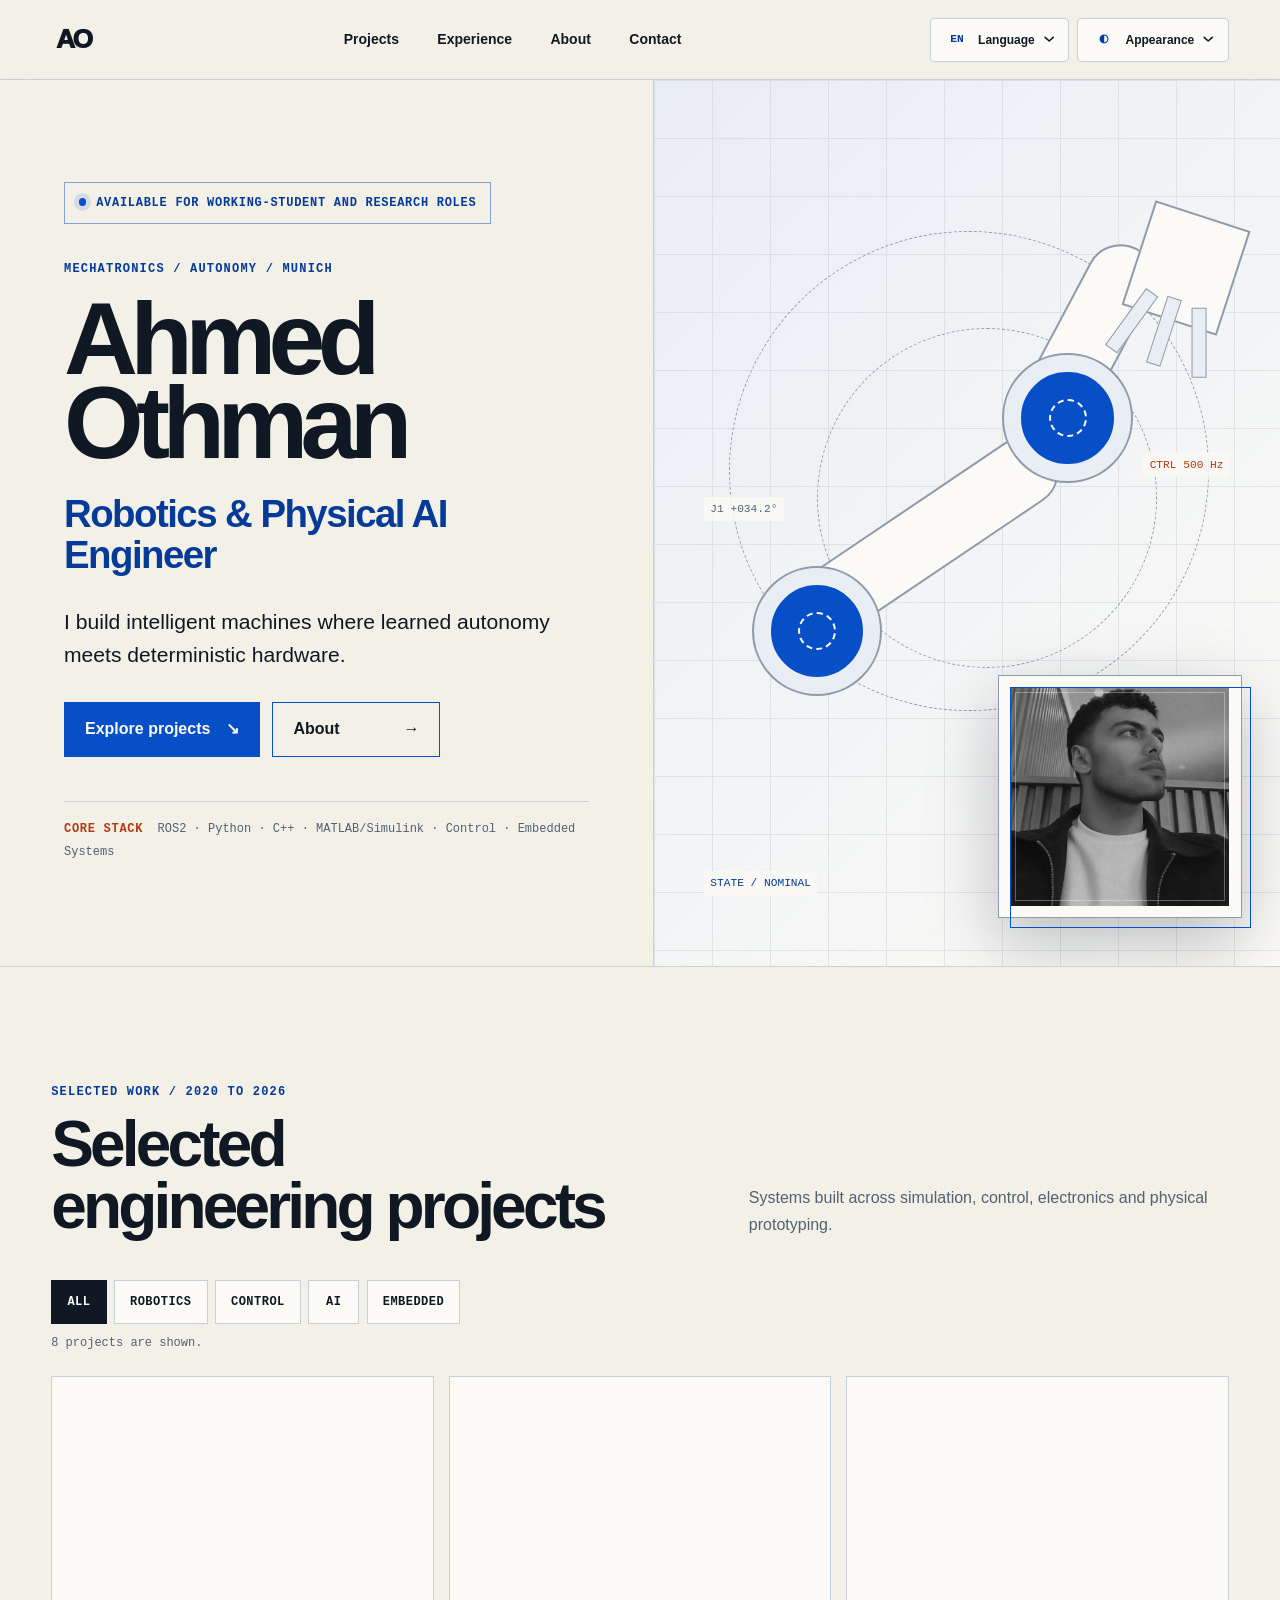
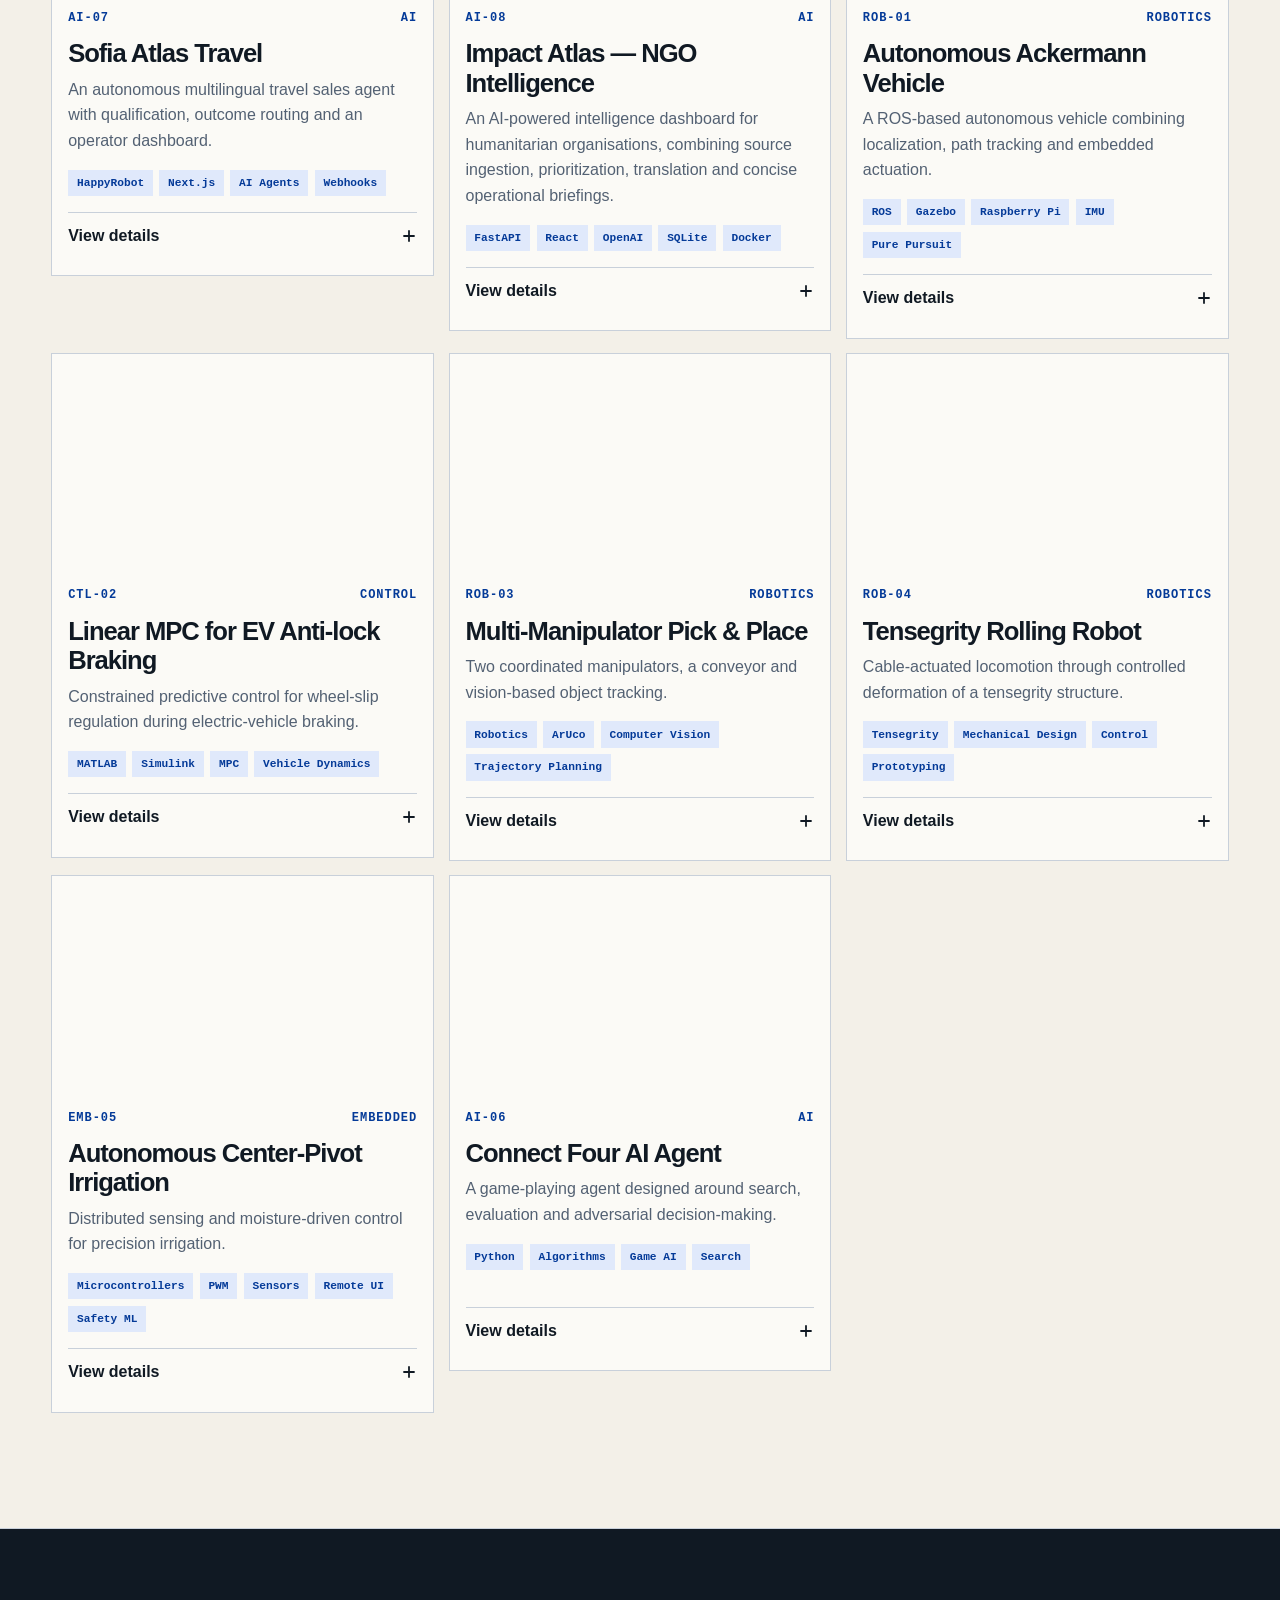
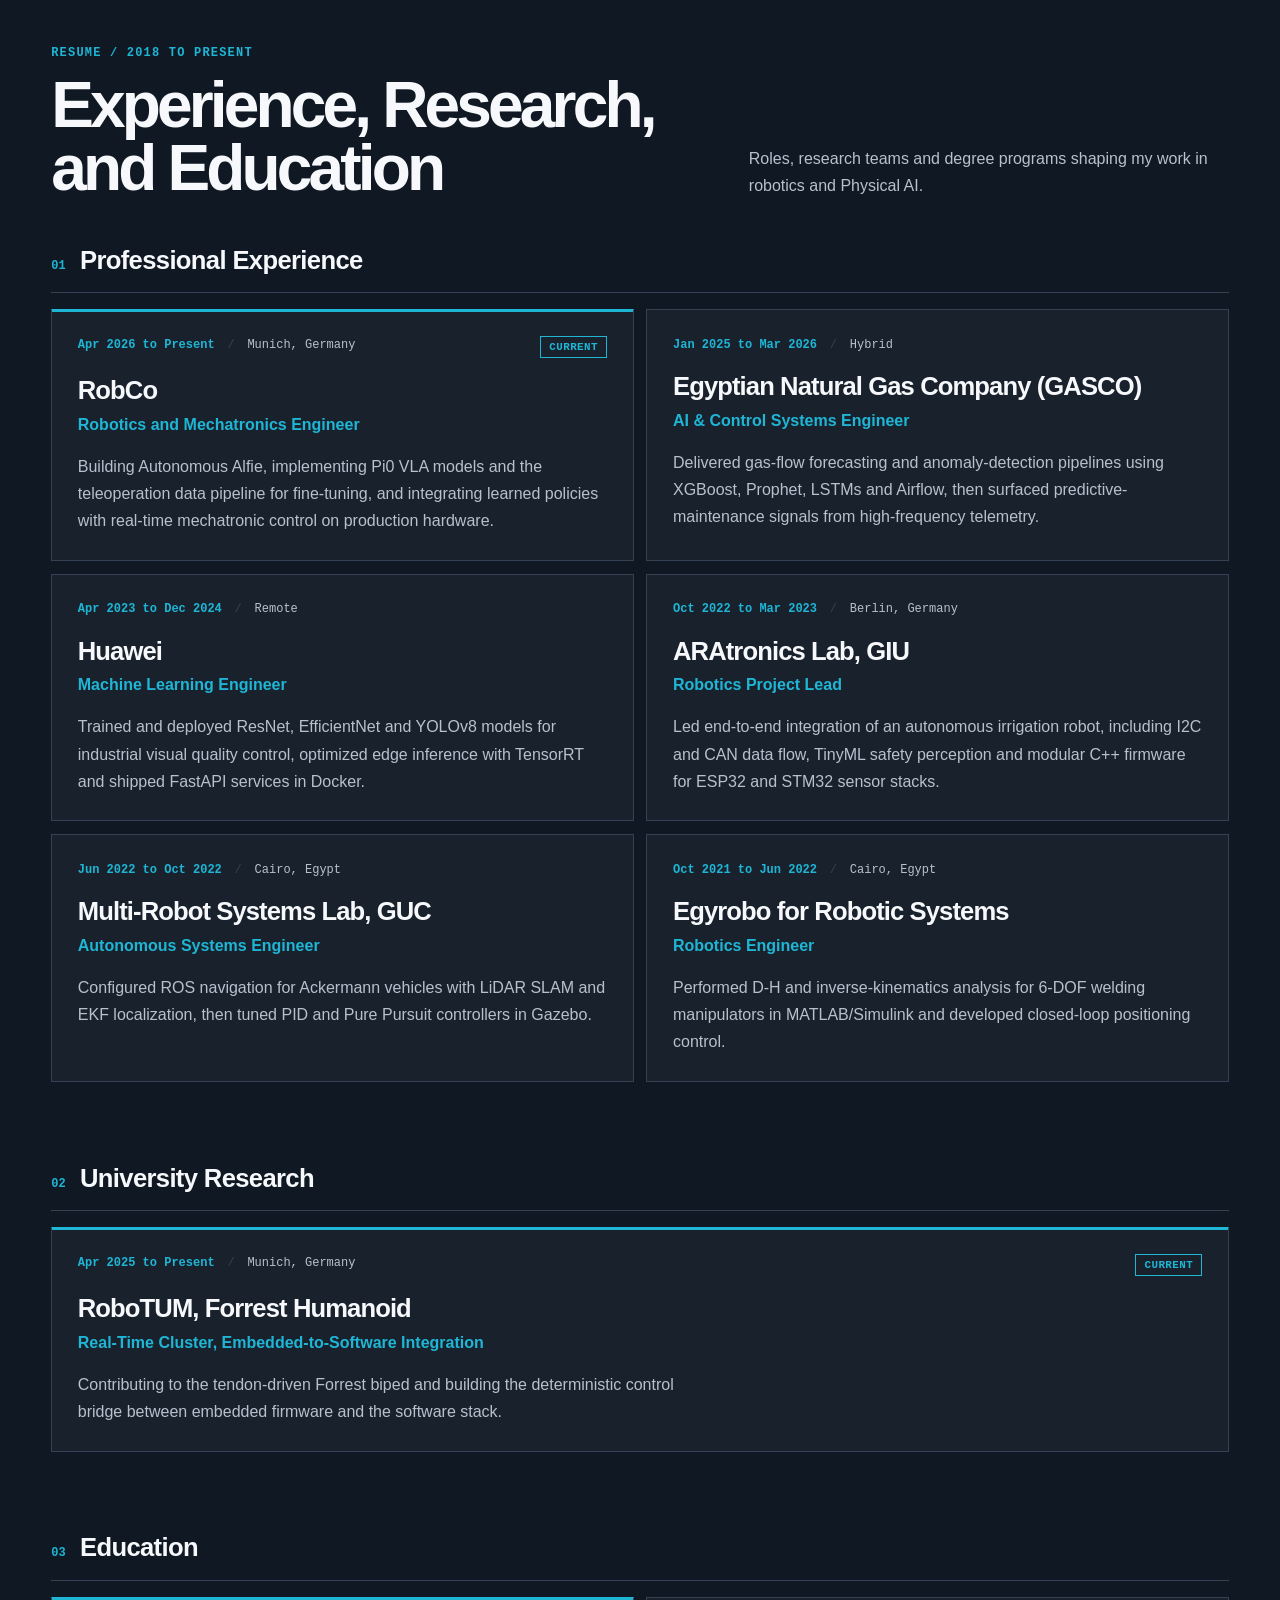
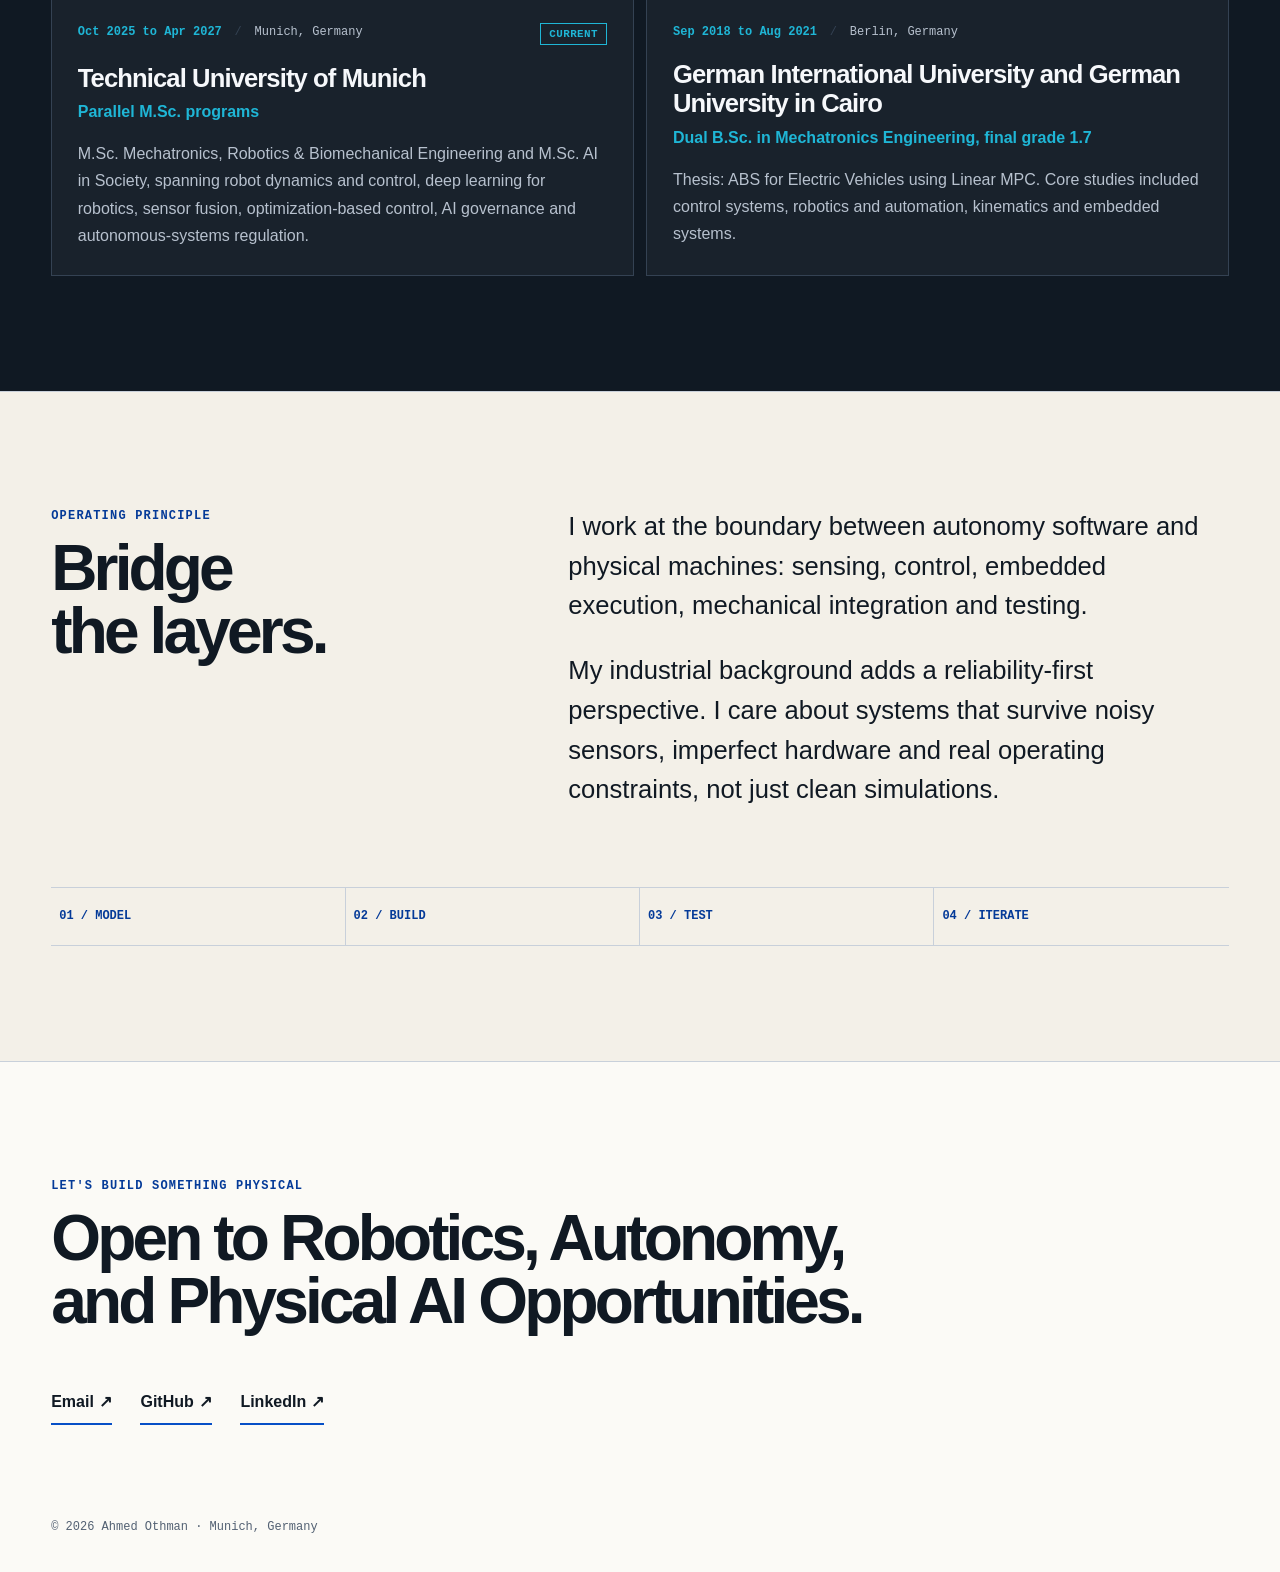
==== commit 4ea3f3f0: "Add Impact Atlas NGO Intelligence Dashboard to portfolio - New project card (AI-08) with logo, summa" ====
--- a/index.html
+++ b/index.html
@@ -141,7 +141,7 @@
       </fieldset>
       <p class="filter-status" id="filter-status" role="status" aria-live="polite"
          data-count-one="1 project is shown."
-         data-count-many="{count} projects are shown.">7 projects are shown.</p>
+         data-count-many="{count} projects are shown.">8 projects are shown.</p>
       <div class="project-grid">
         <article class="project-card" id="project-atlas" data-category="ai">
           <div class="project-visual has-image">
@@ -156,6 +156,22 @@
             <div class="project-detail">
               <p>Built for the TUM.ai Makeathon HappyRobot challenge. Sofia qualifies inbound callers across four languages, extracts 14 structured lead fields, routes outcomes, schedules callbacks and connects qualification events to a secure Mission Control dashboard.</p>
               <a class="repository-link" href="https://github.com/AhmadOthmann/Sofia-Atlas-Travel" target="_blank" rel="noopener noreferrer">View repository <span aria-hidden="true">↗</span><span class="visually-hidden"> (Opens in a new tab)</span></a>
+            </div>
+          </details>
+        </article>
+        <article class="project-card" id="project-impact-atlas" data-category="ai">
+          <div class="project-visual has-image">
+            <img src="/assets/project-logos/impact-atlas-ngo.webp" alt="" width="640" height="640" loading="lazy" decoding="async">
+          </div>
+          <div class="card-meta"><span>AI-08</span><span>AI</span></div>
+          <h3>Impact Atlas — NGO Intelligence</h3>
+          <p class="project-summary">An AI-powered intelligence dashboard for humanitarian organisations, combining source ingestion, prioritization, translation and concise operational briefings.</p>
+          <ul class="tags"><li>FastAPI</li><li>React</li><li>OpenAI</li><li>SQLite</li><li>Docker</li></ul>
+          <details class="project-more">
+            <summary>View details <svg class="details-indicator" viewBox="0 0 16 16" width="16" height="16" aria-hidden="true" focusable="false"><path d="M3 8h10" /><path class="indicator-vertical" d="M8 3v10" /></svg></summary>
+            <div class="project-detail">
+              <p>Team-built for the IOM × Sprints GenAI Hackathon (first place). Impact Atlas ingests RSS feeds and web sources, applies AI-driven relevance analysis, extracts funding deadlines, translates content across languages and generates executive briefings for humanitarian response teams.</p>
+              <a class="repository-link" href="https://github.com/AhmadOthmann/ngo-intelligence-dashboard" target="_blank" rel="noopener noreferrer">View repository <span aria-hidden="true">↗</span><span class="visually-hidden"> (Opens in a new tab)</span></a>
             </div>
           </details>
         </article>
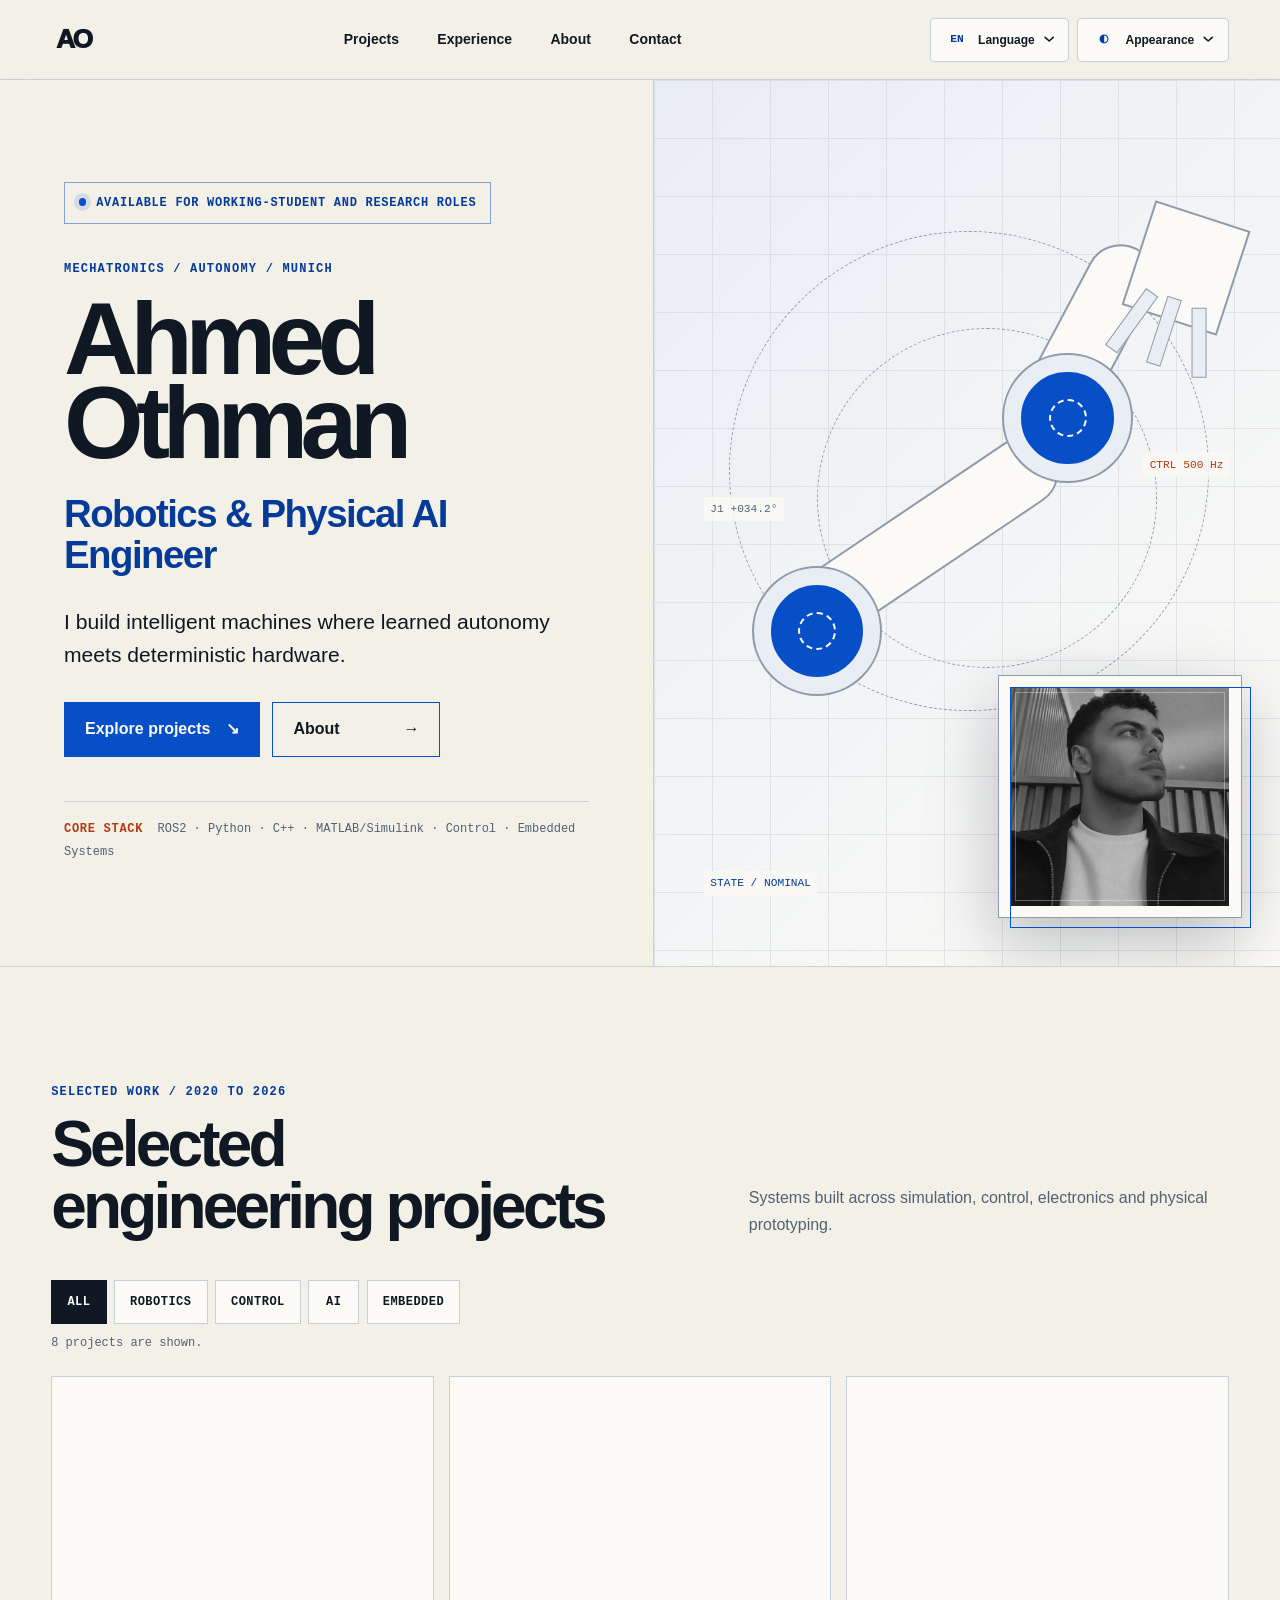
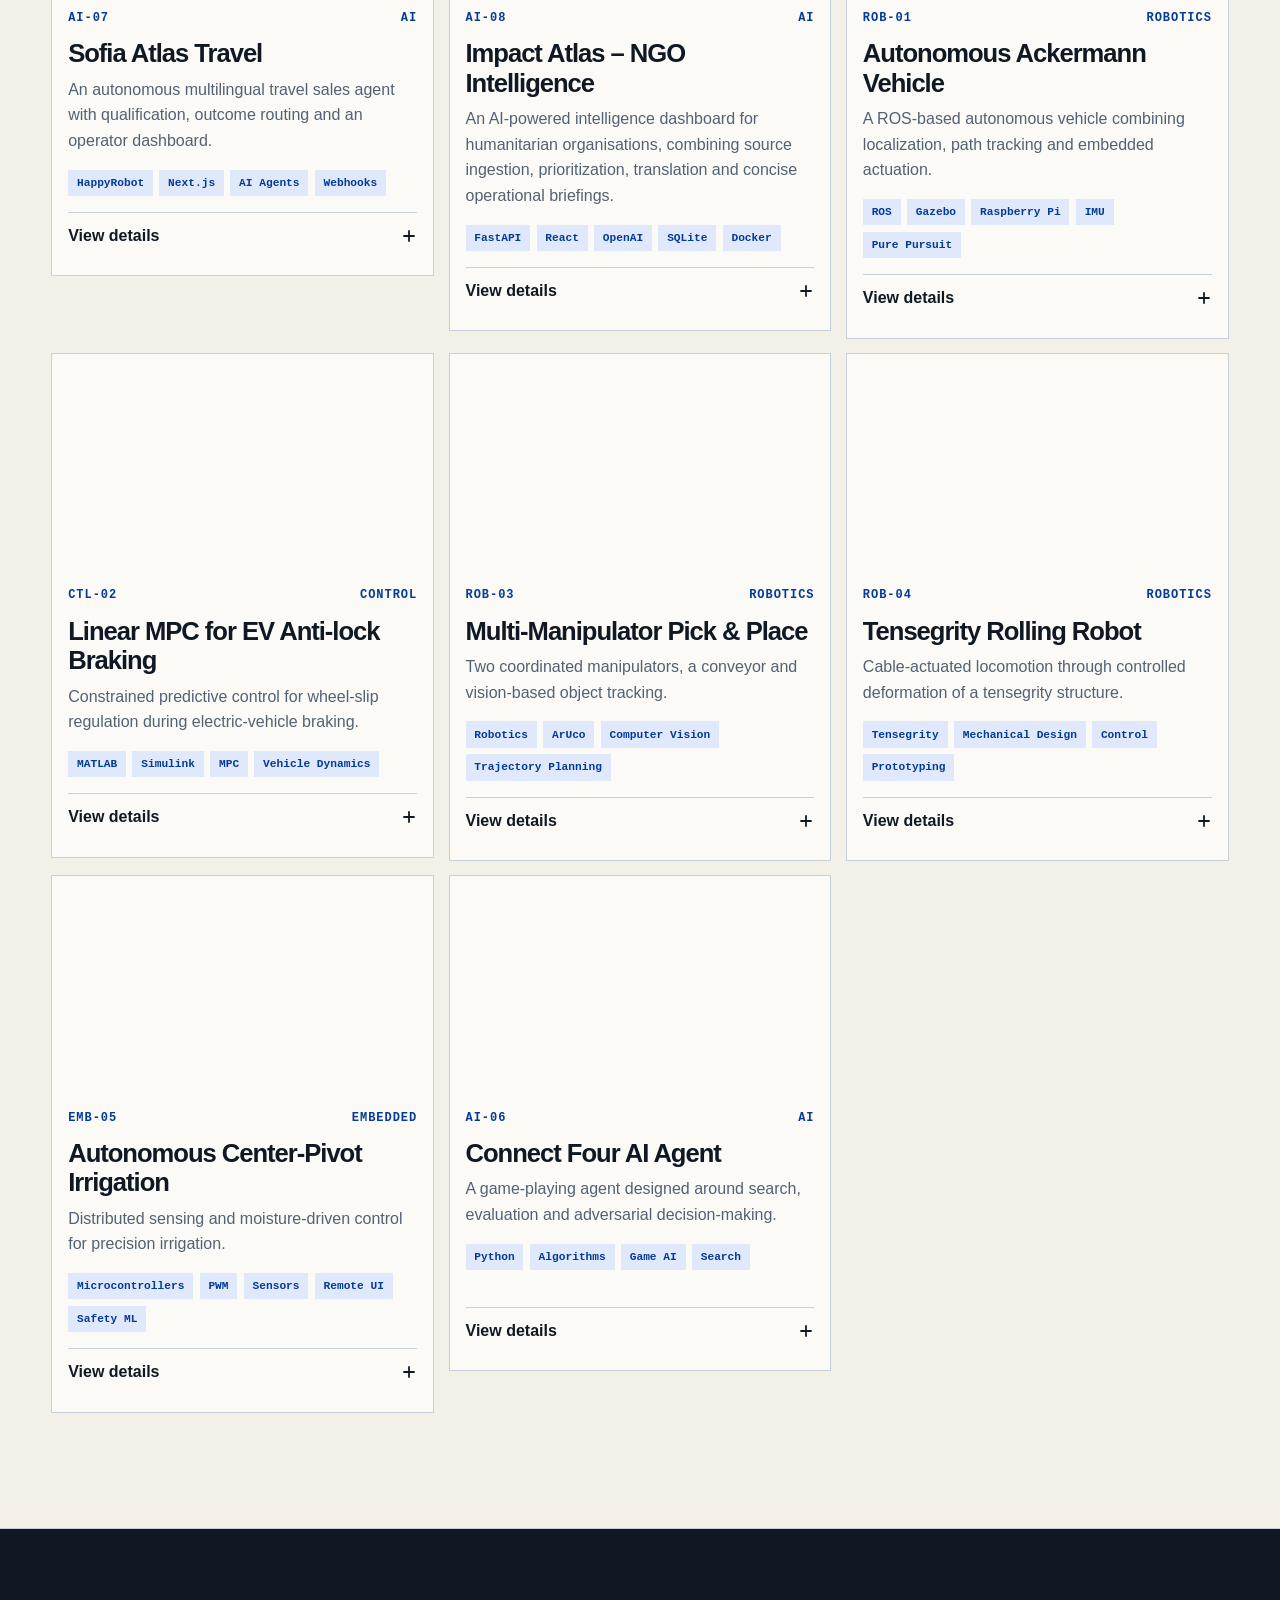
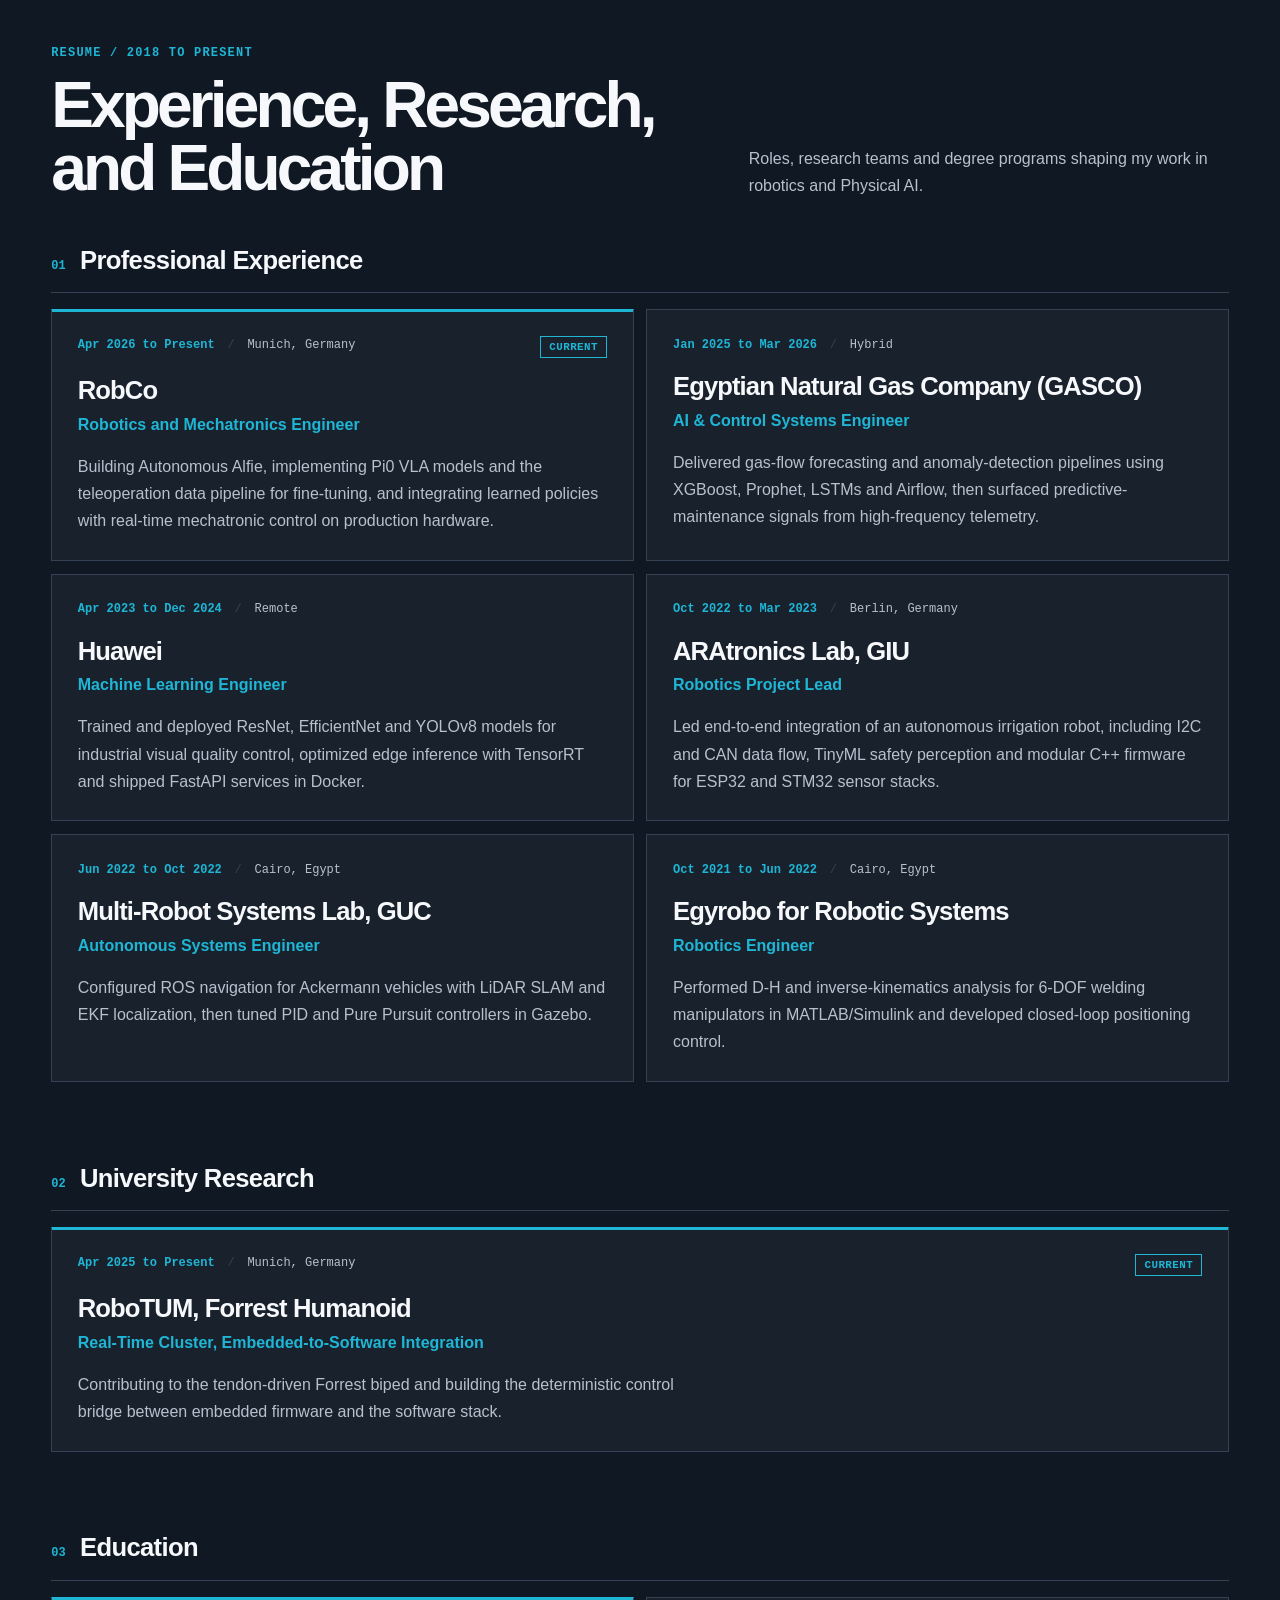
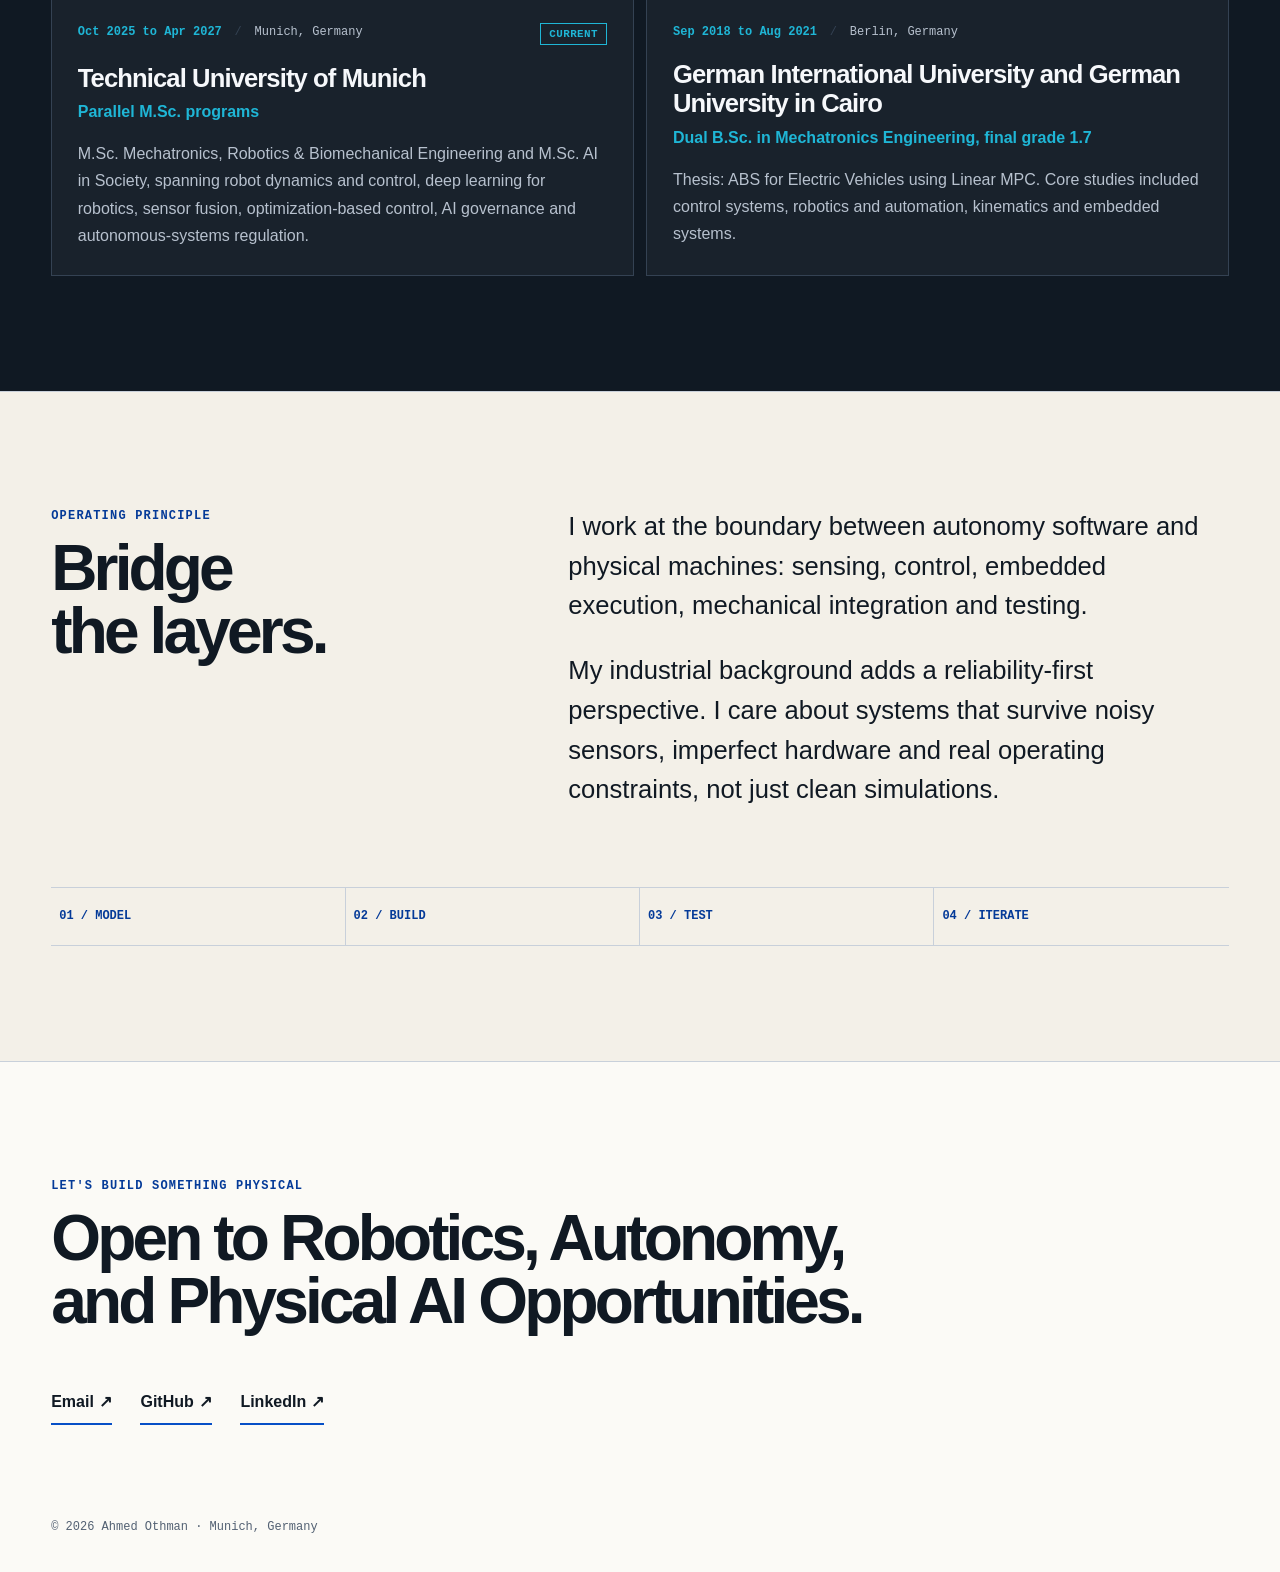
==== commit bd04c30b: "Fix project grid alignment and sync localized pages - Integrate project into translation files (en.j" ====
--- a/index.html
+++ b/index.html
@@ -37,10 +37,10 @@
   <link rel="icon" href="/favicon.ico" sizes="any">
   <link rel="apple-touch-icon" href="/apple-touch-icon.png">
   <link rel="manifest" href="/site.webmanifest">
-  <script src="/theme-init.js?v=b5e477ce3568"></script>
-  <link rel="stylesheet" href="/styles.css?v=5f9a228c7be9">
+  <script src="/theme-init.js?v=b0ed0eb087c8"></script>
+  <link rel="stylesheet" href="/styles.css?v=d5f8140a8be3">
   <script type="application/ld+json">{"@context":"https://schema.org","@type":"ProfilePage","@id":"https://ahmadothmann.github.io/#profile-page","url":"https://ahmadothmann.github.io/","name":"Ahmed Othman Engineering Portfolio","description":"Ahmed Othman's portfolio in robotics, autonomy, control and embedded systems.","inLanguage":"en","mainEntity":{"@type":"Person","@id":"https://ahmadothmann.github.io/#ahmed-othman","name":"Ahmed Othman","url":"https://ahmadothmann.github.io/","jobTitle":"Robotics & Physical AI Engineer","sameAs":["https://github.com/AhmadOthmann","https://www.linkedin.com/in/ahmedothman-"],"alumniOf":[{"@type":"CollegeOrUniversity","name":"German University in Cairo"},{"@type":"CollegeOrUniversity","name":"German International University Berlin"}],"knowsAbout":["Robotics","Physical AI","Control systems","Embedded systems","Autonomy"]}}</script>
-  <script src="/script.js?v=9e08bb079b46" defer></script>
+  <script src="/script.js?v=b37c33d925f2" defer></script>
 </head>
 <body>
   <a class="skip-link" href="#main-content">Skip to main content</a>
@@ -159,12 +159,12 @@
             </div>
           </details>
         </article>
-        <article class="project-card" id="project-impact-atlas" data-category="ai">
+        <article class="project-card" id="project-impactAtlas" data-category="ai">
           <div class="project-visual has-image">
             <img src="/assets/project-logos/impact-atlas-ngo.webp" alt="" width="640" height="640" loading="lazy" decoding="async">
           </div>
           <div class="card-meta"><span>AI-08</span><span>AI</span></div>
-          <h3>Impact Atlas — NGO Intelligence</h3>
+          <h3>Impact Atlas – NGO Intelligence</h3>
           <p class="project-summary">An AI-powered intelligence dashboard for humanitarian organisations, combining source ingestion, prioritization, translation and concise operational briefings.</p>
           <ul class="tags"><li>FastAPI</li><li>React</li><li>OpenAI</li><li>SQLite</li><li>Docker</li></ul>
           <details class="project-more">
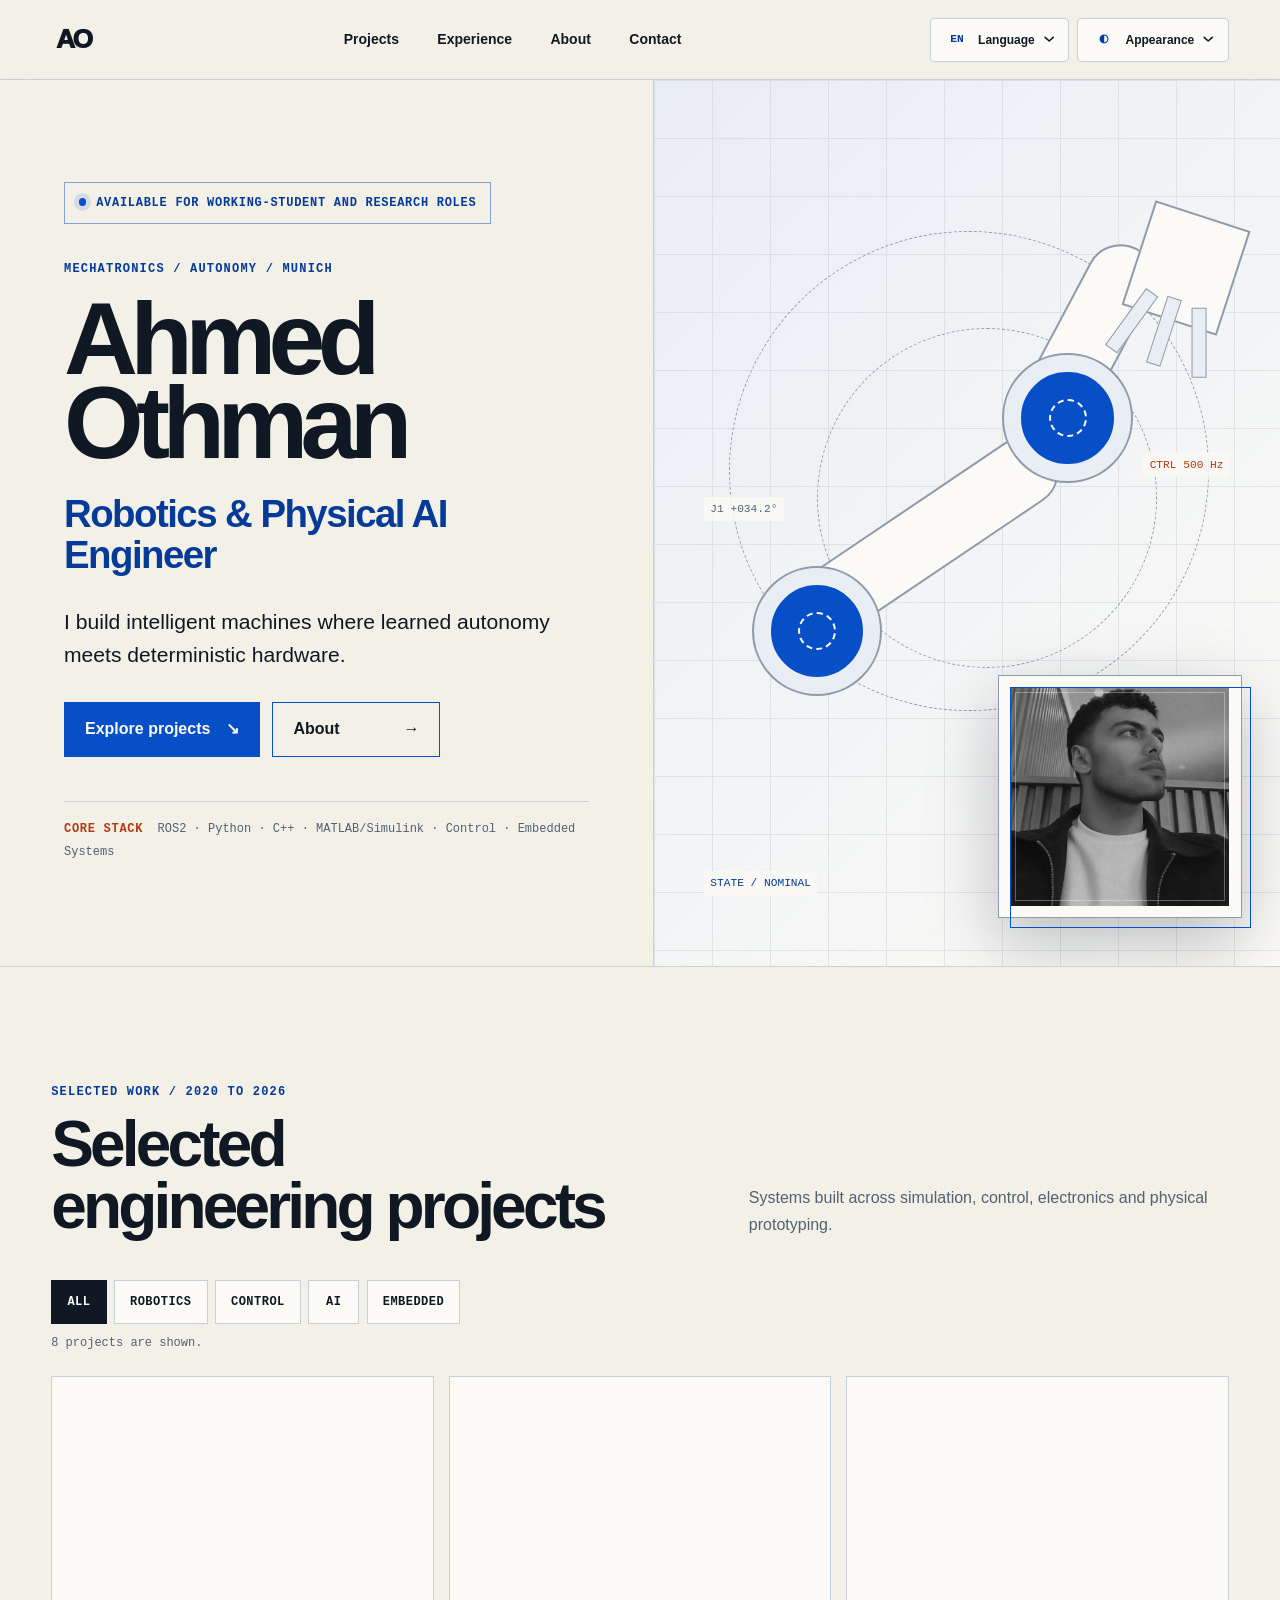
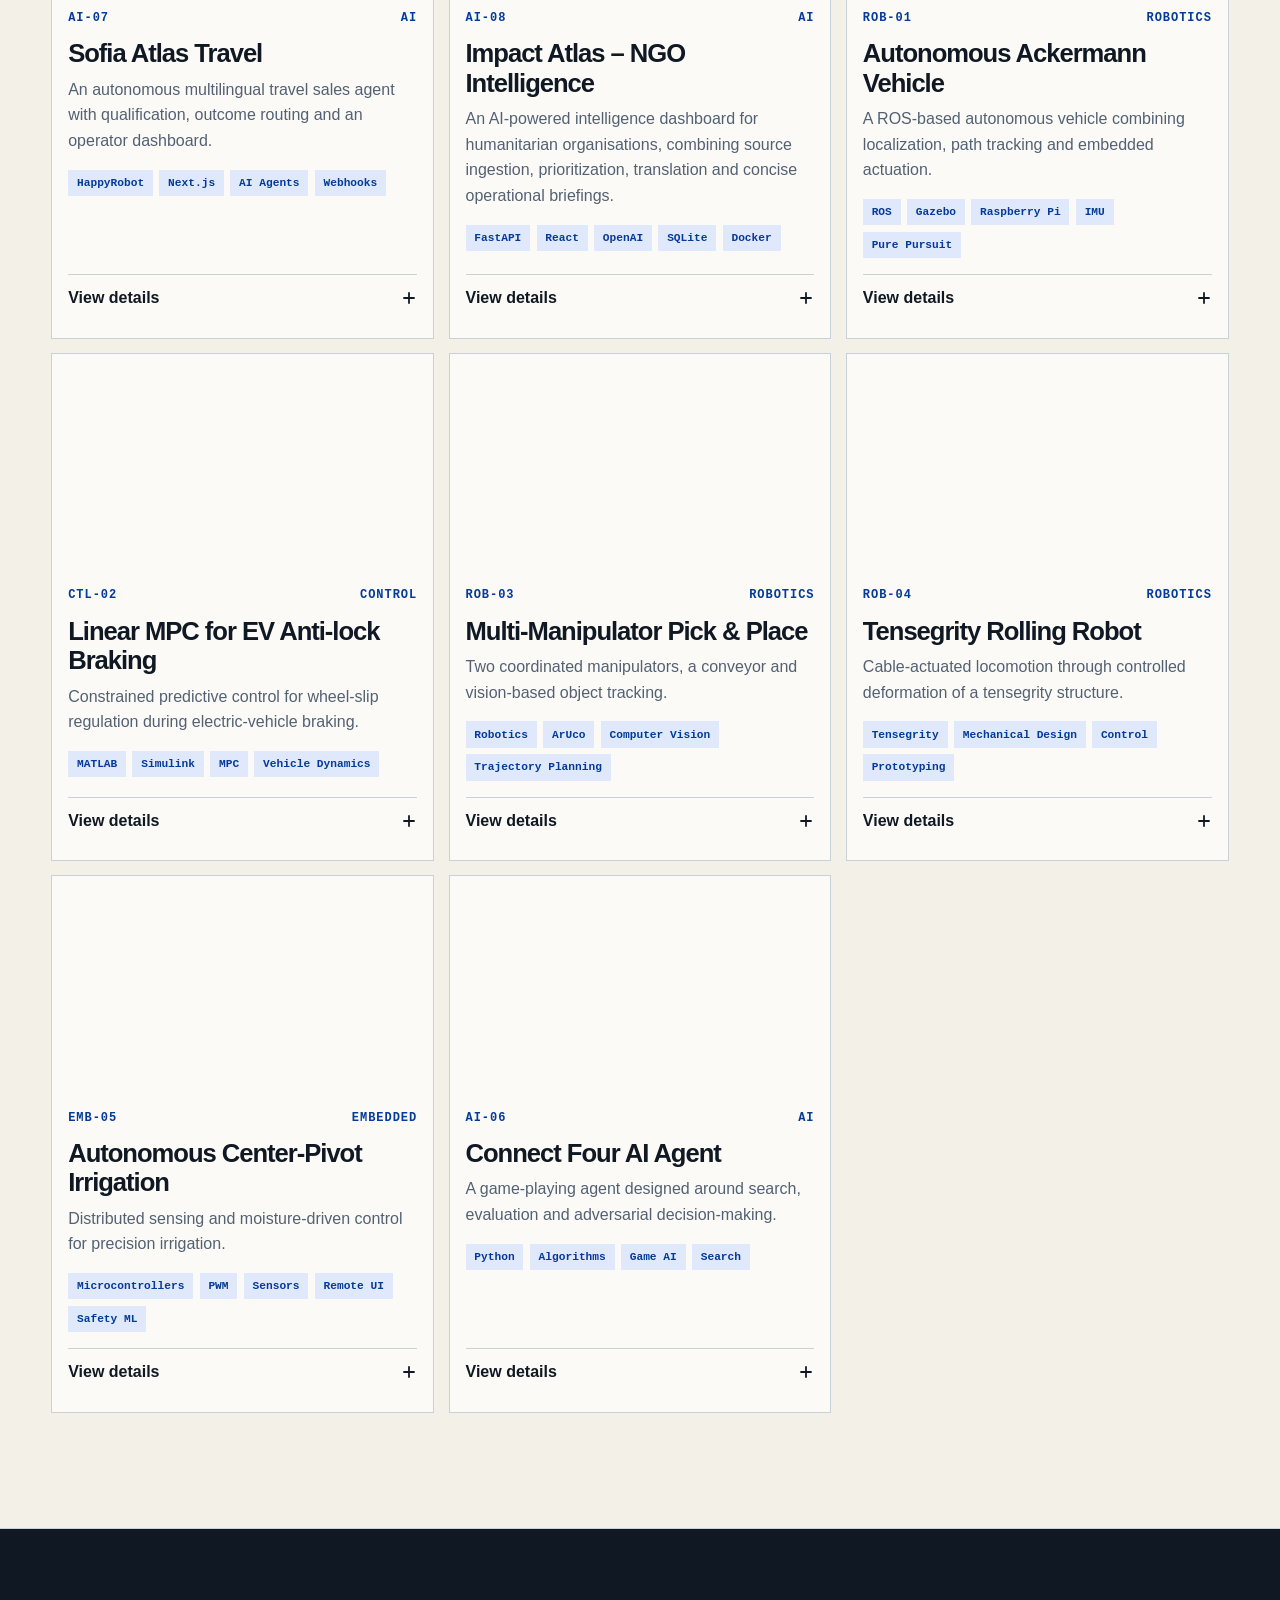
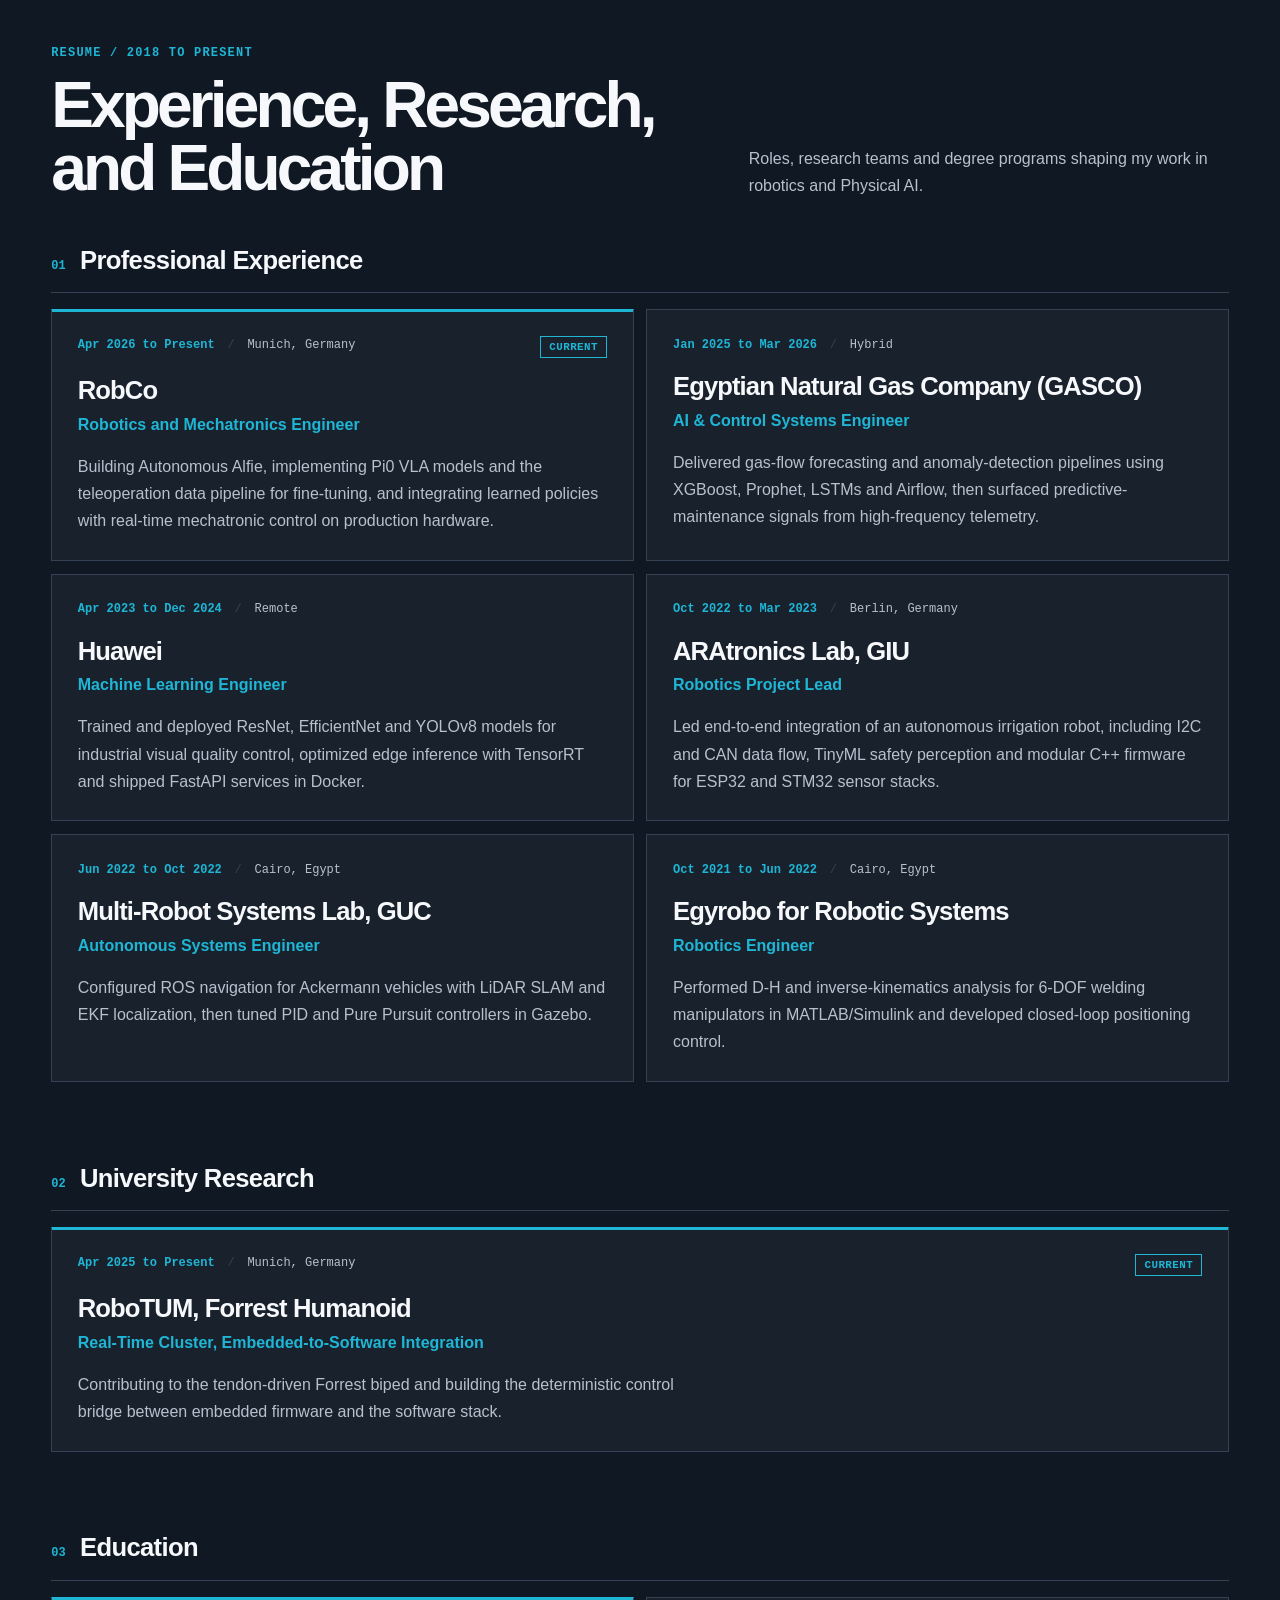
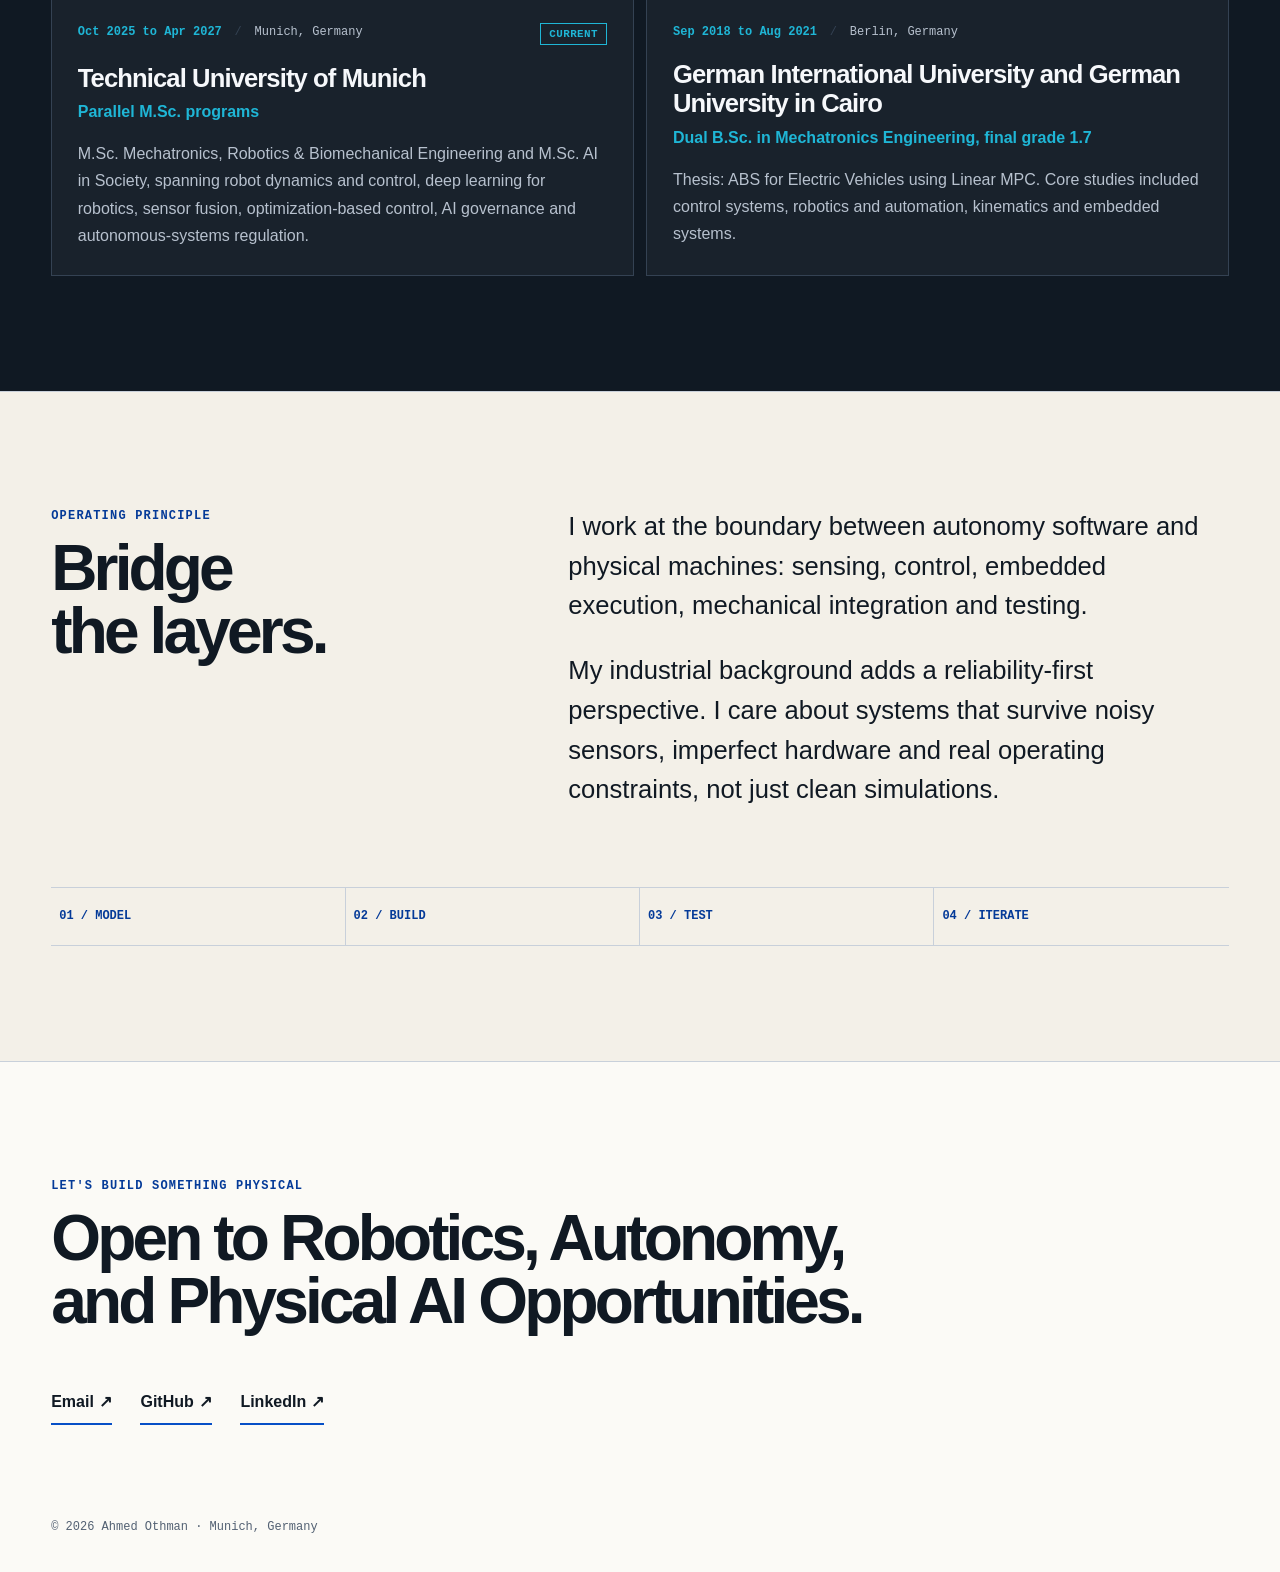
==== commit eaf8cbe6: "Fix project card grid alignment - Change .project-grid align-items from start to stretch - Re-run bu" ====
--- a/index.html
+++ b/index.html
@@ -38,7 +38,7 @@
   <link rel="apple-touch-icon" href="/apple-touch-icon.png">
   <link rel="manifest" href="/site.webmanifest">
   <script src="/theme-init.js?v=b0ed0eb087c8"></script>
-  <link rel="stylesheet" href="/styles.css?v=d5f8140a8be3">
+  <link rel="stylesheet" href="/styles.css?v=f907830cfec2">
   <script type="application/ld+json">{"@context":"https://schema.org","@type":"ProfilePage","@id":"https://ahmadothmann.github.io/#profile-page","url":"https://ahmadothmann.github.io/","name":"Ahmed Othman Engineering Portfolio","description":"Ahmed Othman's portfolio in robotics, autonomy, control and embedded systems.","inLanguage":"en","mainEntity":{"@type":"Person","@id":"https://ahmadothmann.github.io/#ahmed-othman","name":"Ahmed Othman","url":"https://ahmadothmann.github.io/","jobTitle":"Robotics & Physical AI Engineer","sameAs":["https://github.com/AhmadOthmann","https://www.linkedin.com/in/ahmedothman-"],"alumniOf":[{"@type":"CollegeOrUniversity","name":"German University in Cairo"},{"@type":"CollegeOrUniversity","name":"German International University Berlin"}],"knowsAbout":["Robotics","Physical AI","Control systems","Embedded systems","Autonomy"]}}</script>
   <script src="/script.js?v=b37c33d925f2" defer></script>
 </head>
--- a/styles.css
+++ b/styles.css
@@ -890,7 +890,7 @@
   display: grid;
   grid-template-columns: repeat(3, minmax(0, 1fr));
   gap: 0.9rem;
-  align-items: start;
+  align-items: stretch;
 }
 
 .project-card {
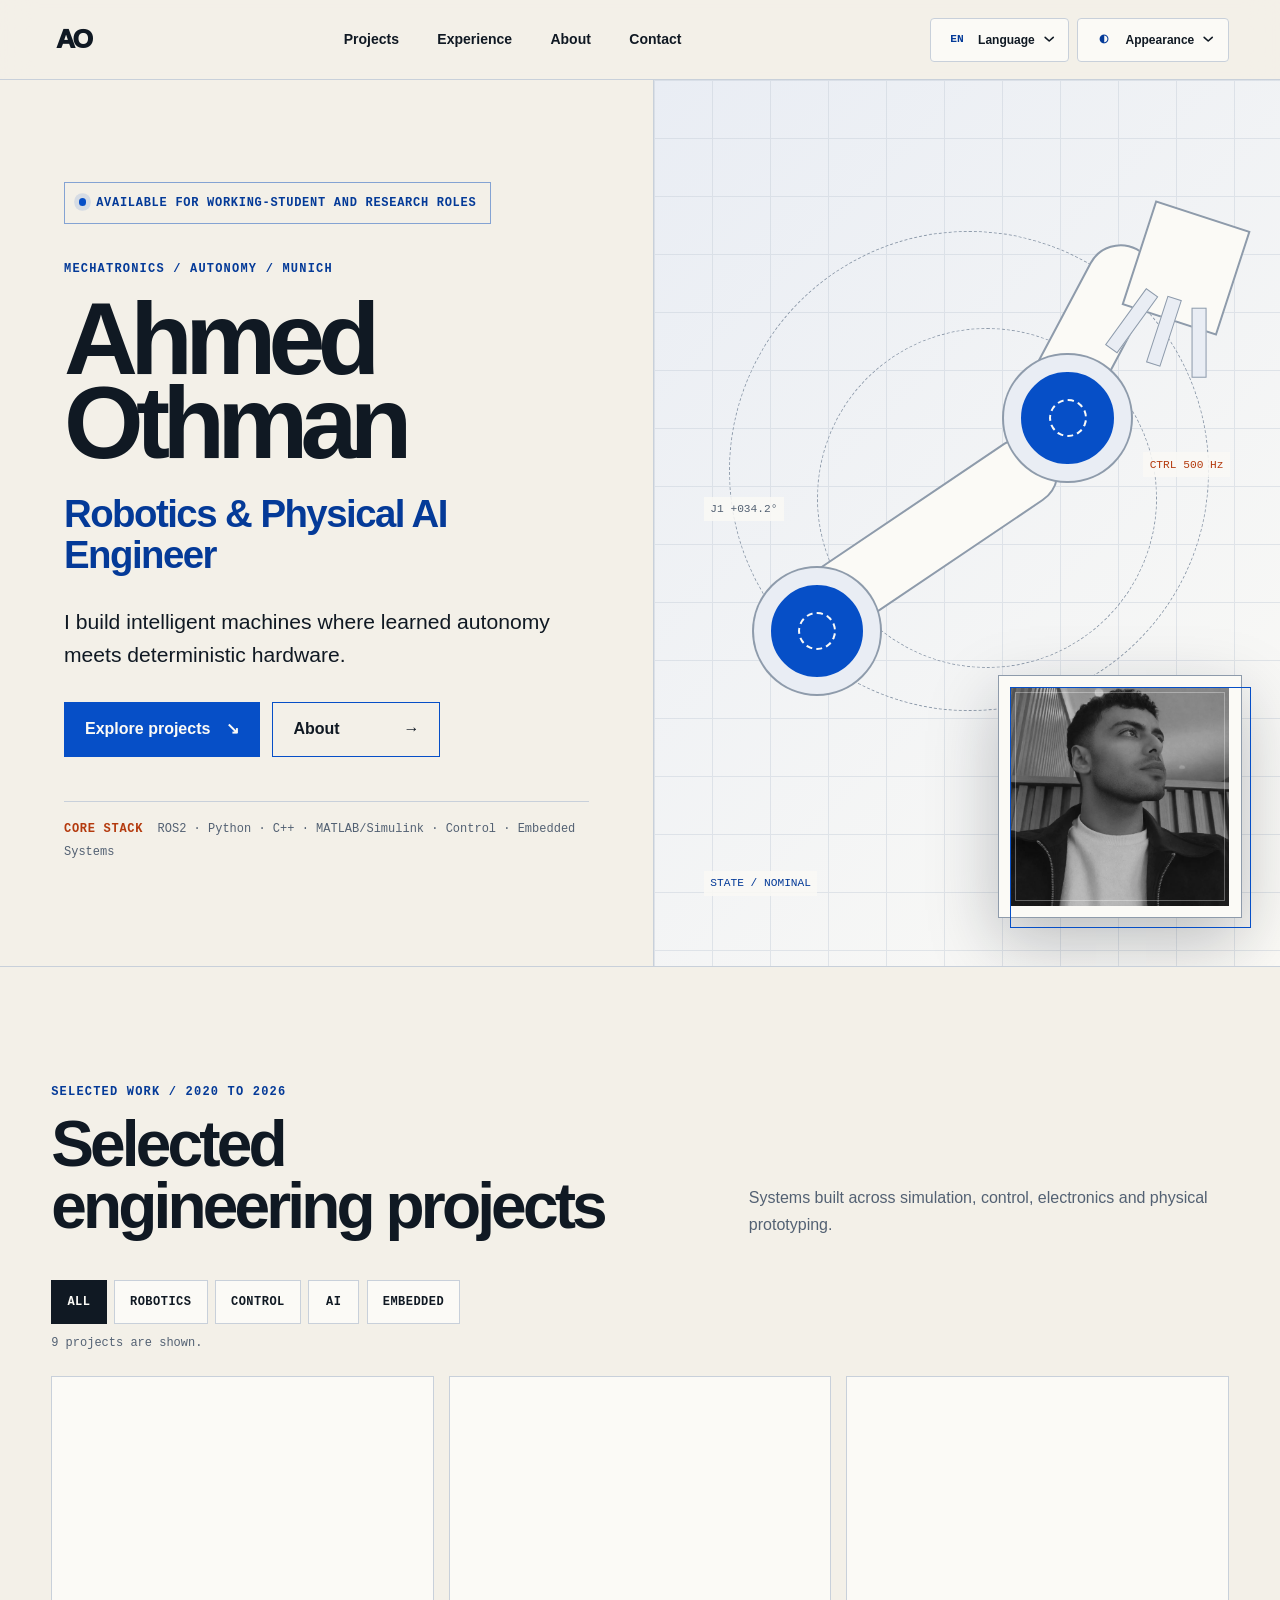
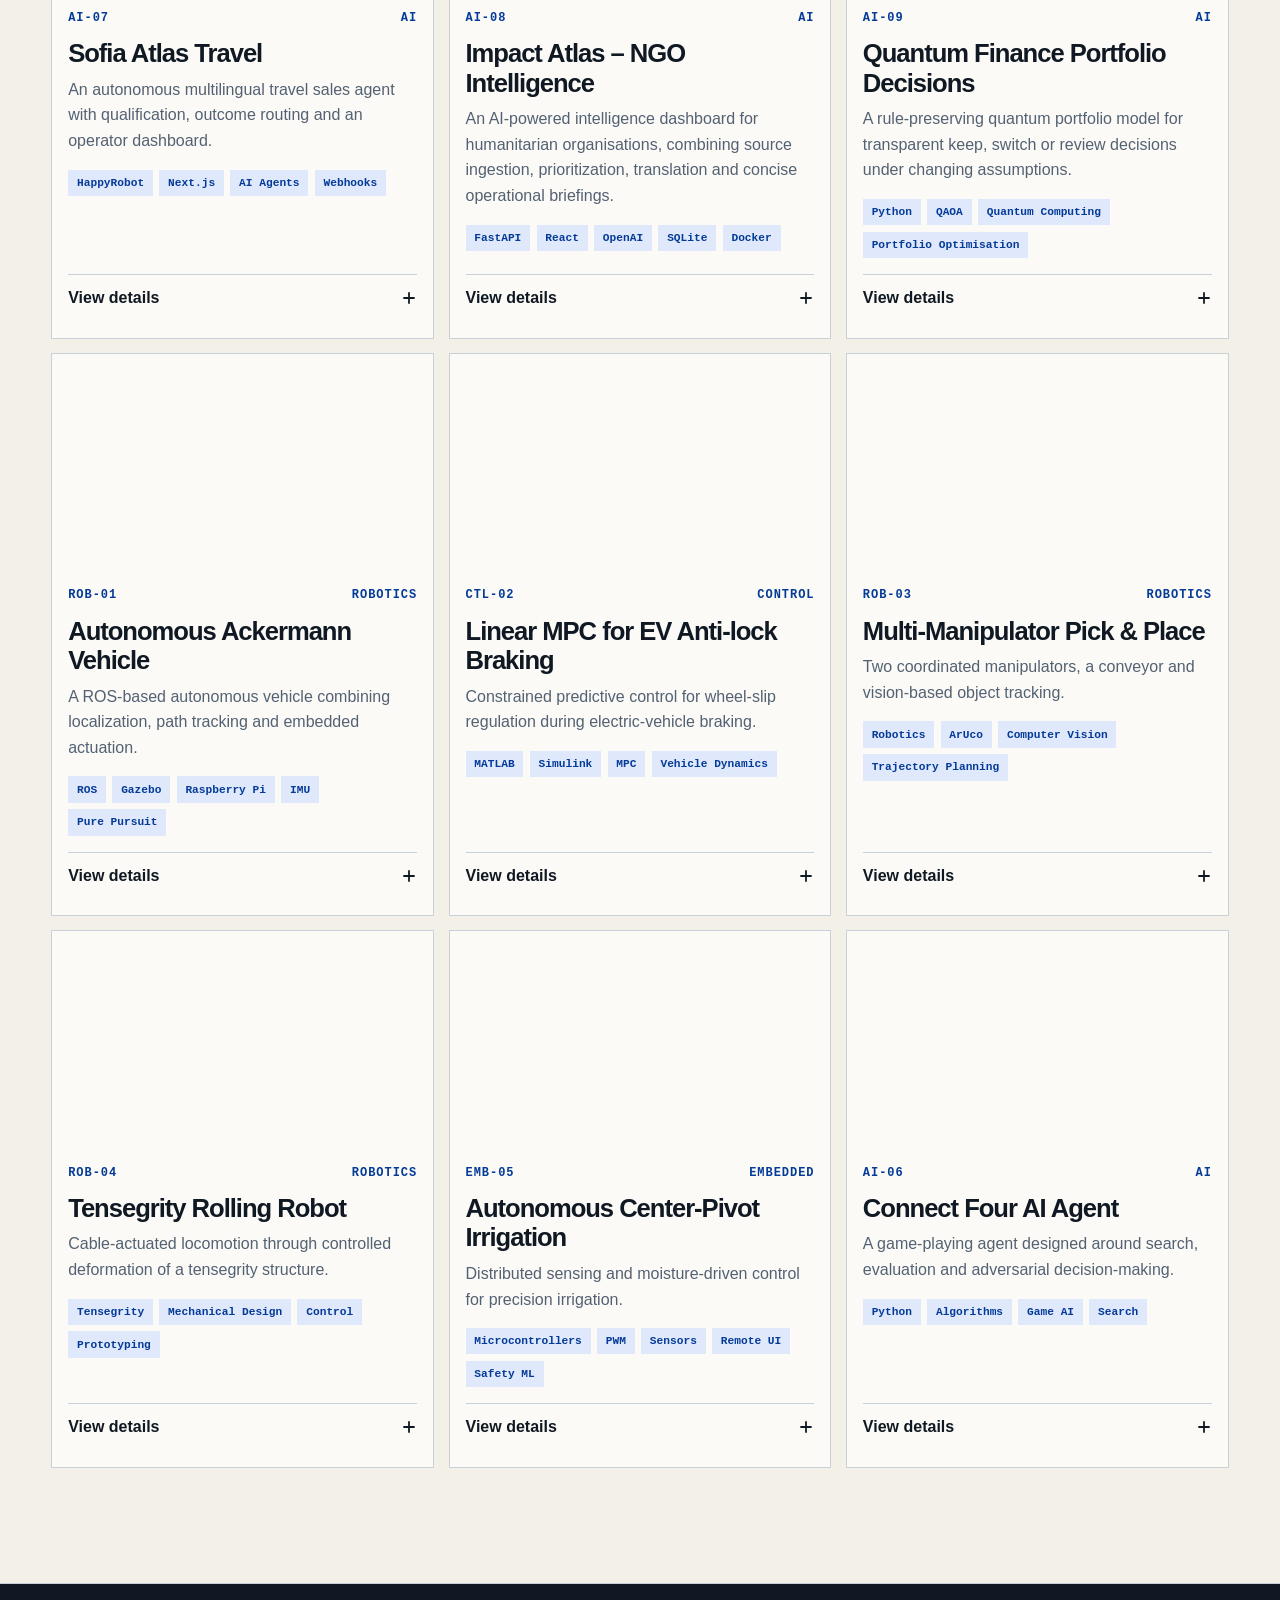
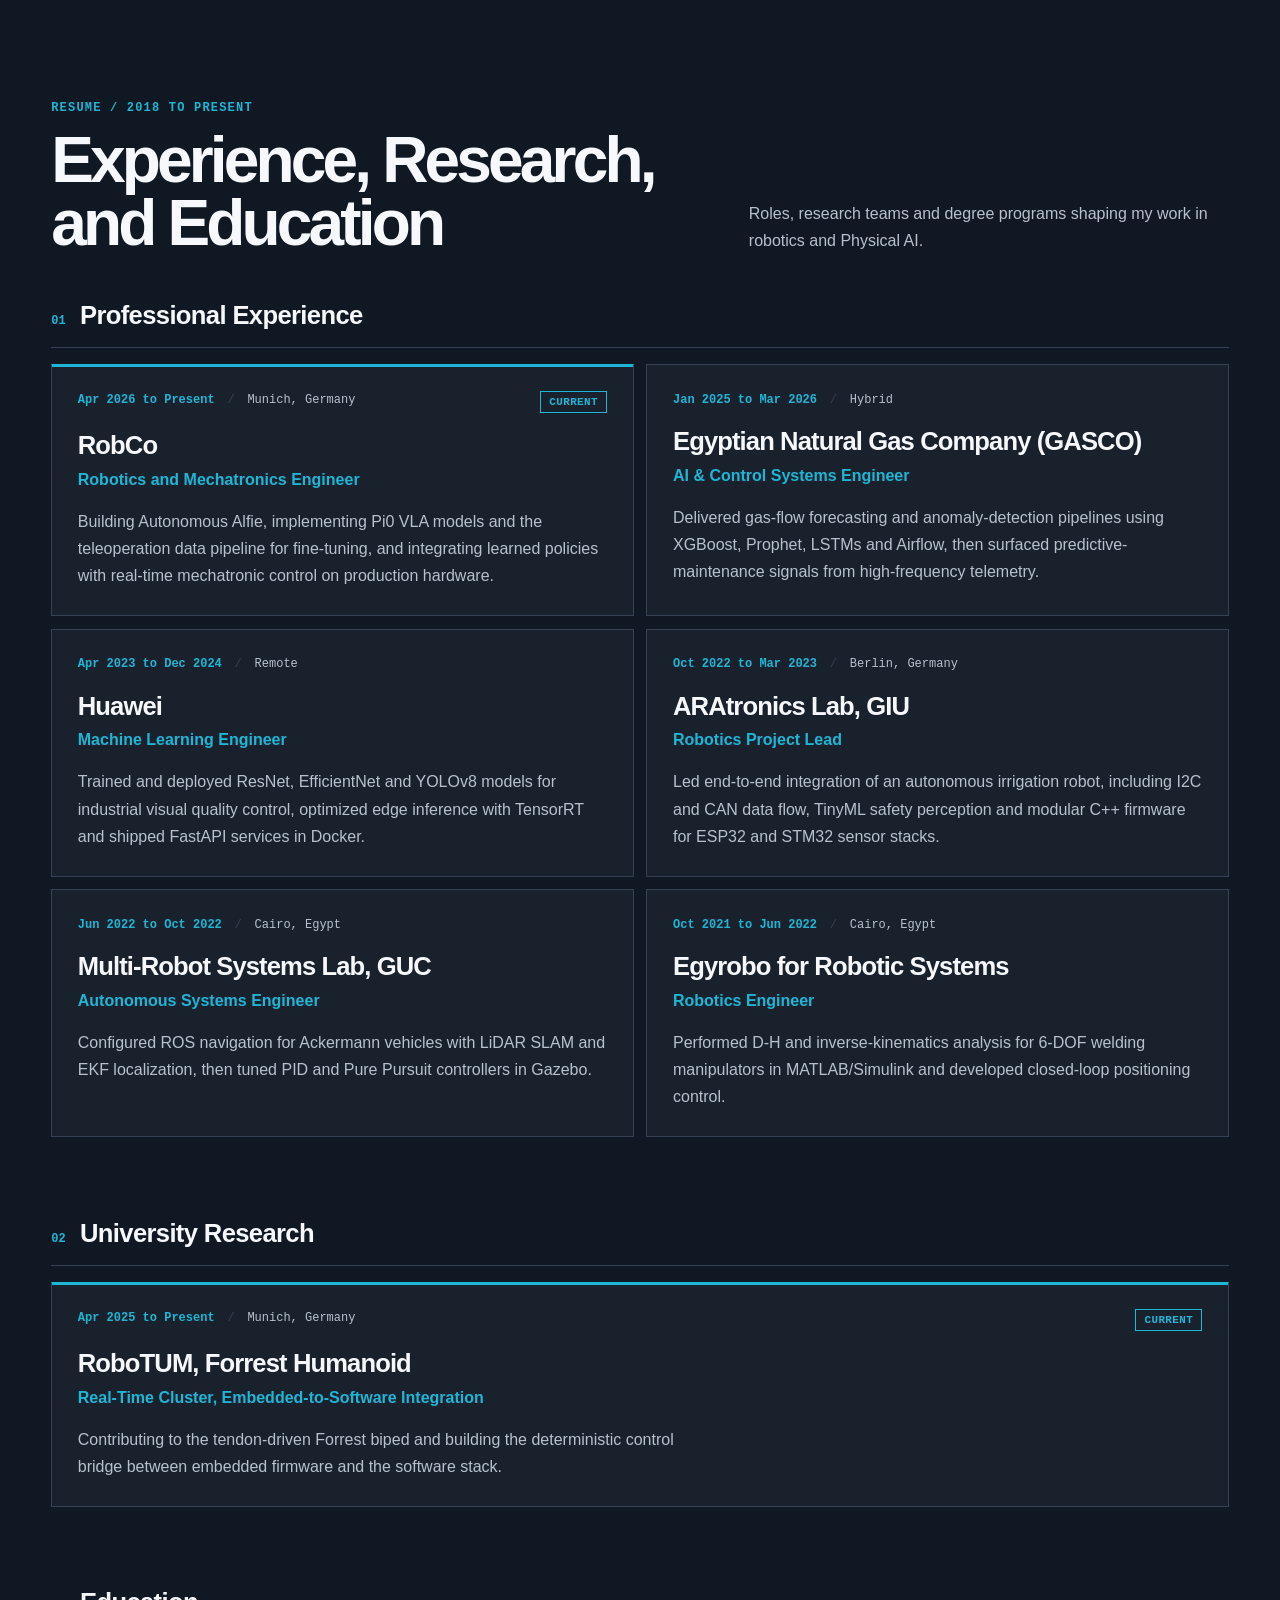
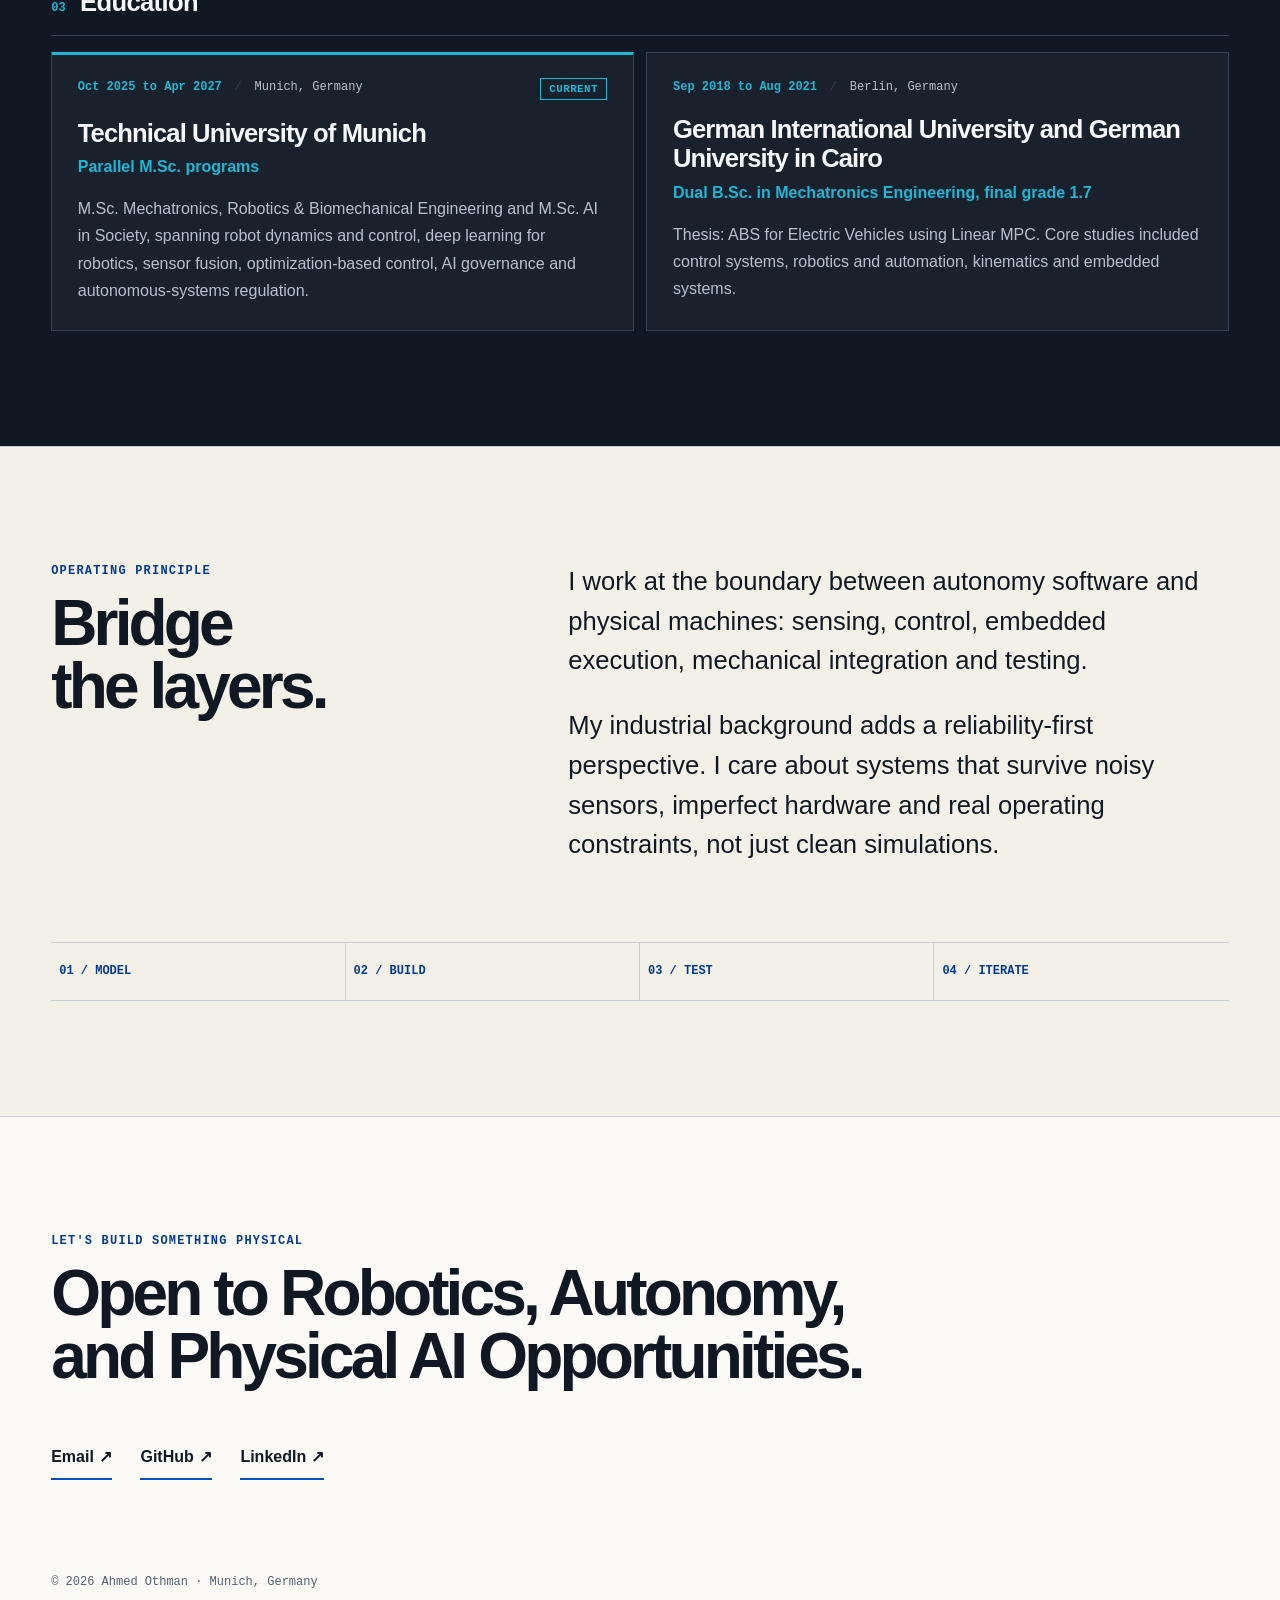
==== commit c316d0ce: "Add quantum finance project to portfolio Co-authored-by: Copilot <223556219+Copilot@users.noreply.gi" ====
--- a/index.html
+++ b/index.html
@@ -37,10 +37,10 @@
   <link rel="icon" href="/favicon.ico" sizes="any">
   <link rel="apple-touch-icon" href="/apple-touch-icon.png">
   <link rel="manifest" href="/site.webmanifest">
-  <script src="/theme-init.js?v=b0ed0eb087c8"></script>
-  <link rel="stylesheet" href="/styles.css?v=f907830cfec2">
+  <script src="/theme-init.js?v=b5e477ce3568"></script>
+  <link rel="stylesheet" href="/styles.css?v=90cefd74dd67">
   <script type="application/ld+json">{"@context":"https://schema.org","@type":"ProfilePage","@id":"https://ahmadothmann.github.io/#profile-page","url":"https://ahmadothmann.github.io/","name":"Ahmed Othman Engineering Portfolio","description":"Ahmed Othman's portfolio in robotics, autonomy, control and embedded systems.","inLanguage":"en","mainEntity":{"@type":"Person","@id":"https://ahmadothmann.github.io/#ahmed-othman","name":"Ahmed Othman","url":"https://ahmadothmann.github.io/","jobTitle":"Robotics & Physical AI Engineer","sameAs":["https://github.com/AhmadOthmann","https://www.linkedin.com/in/ahmedothman-"],"alumniOf":[{"@type":"CollegeOrUniversity","name":"German University in Cairo"},{"@type":"CollegeOrUniversity","name":"German International University Berlin"}],"knowsAbout":["Robotics","Physical AI","Control systems","Embedded systems","Autonomy"]}}</script>
-  <script src="/script.js?v=b37c33d925f2" defer></script>
+  <script src="/script.js?v=9e08bb079b46" defer></script>
 </head>
 <body>
   <a class="skip-link" href="#main-content">Skip to main content</a>
@@ -141,7 +141,7 @@
       </fieldset>
       <p class="filter-status" id="filter-status" role="status" aria-live="polite"
          data-count-one="1 project is shown."
-         data-count-many="{count} projects are shown.">8 projects are shown.</p>
+         data-count-many="{count} projects are shown.">9 projects are shown.</p>
       <div class="project-grid">
         <article class="project-card" id="project-atlas" data-category="ai">
           <div class="project-visual has-image">
@@ -155,7 +155,9 @@
             <summary>View details <svg class="details-indicator" viewBox="0 0 16 16" width="16" height="16" aria-hidden="true" focusable="false"><path d="M3 8h10" /><path class="indicator-vertical" d="M8 3v10" /></svg></summary>
             <div class="project-detail">
               <p>Built for the TUM.ai Makeathon HappyRobot challenge. Sofia qualifies inbound callers across four languages, extracts 14 structured lead fields, routes outcomes, schedules callbacks and connects qualification events to a secure Mission Control dashboard.</p>
-              <a class="repository-link" href="https://github.com/AhmadOthmann/Sofia-Atlas-Travel" target="_blank" rel="noopener noreferrer">View repository <span aria-hidden="true">↗</span><span class="visually-hidden"> (Opens in a new tab)</span></a>
+              <div class="project-links">
+<a class="repository-link" href="https://github.com/AhmadOthmann/Sofia-Atlas-Travel" target="_blank" rel="noopener noreferrer">View repository <span aria-hidden="true">↗</span><span class="visually-hidden"> (Opens in a new tab)</span></a>
+              </div>
             </div>
           </details>
         </article>
@@ -171,7 +173,29 @@
             <summary>View details <svg class="details-indicator" viewBox="0 0 16 16" width="16" height="16" aria-hidden="true" focusable="false"><path d="M3 8h10" /><path class="indicator-vertical" d="M8 3v10" /></svg></summary>
             <div class="project-detail">
               <p>Team-built for the IOM × Sprints GenAI Hackathon (first place). Impact Atlas ingests RSS feeds and web sources, applies AI-driven relevance analysis, extracts funding deadlines, translates content across languages and generates executive briefings for humanitarian response teams.</p>
-              <a class="repository-link" href="https://github.com/AhmadOthmann/ngo-intelligence-dashboard" target="_blank" rel="noopener noreferrer">View repository <span aria-hidden="true">↗</span><span class="visually-hidden"> (Opens in a new tab)</span></a>
+              <div class="project-links">
+<a class="repository-link" href="https://github.com/AhmadOthmann/ngo-intelligence-dashboard" target="_blank" rel="noopener noreferrer">View repository <span aria-hidden="true">↗</span><span class="visually-hidden"> (Opens in a new tab)</span></a>
+              </div>
+            </div>
+          </details>
+        </article>
+        <article class="project-card" id="project-quantumFinance" data-category="ai">
+          <div class="project-visual has-image">
+            <img src="/assets/project-logos/quantum-finance.webp" alt="" width="640" height="640" loading="lazy" decoding="async">
+          </div>
+          <div class="card-meta"><span>AI-09</span><span>AI</span></div>
+          <h3>Quantum Finance Portfolio Decisions</h3>
+          <p class="project-summary">A rule-preserving quantum portfolio model for transparent keep, switch or review decisions under changing assumptions.</p>
+          <ul class="tags"><li>Python</li><li>QAOA</li><li>Quantum Computing</li><li>Portfolio Optimisation</li></ul>
+          <details class="project-more">
+            <summary>View details <svg class="details-indicator" viewBox="0 0 16 16" width="16" height="16" aria-hidden="true" focusable="false"><path d="M3 8h10" /><path class="indicator-vertical" d="M8 3v10" /></svg></summary>
+            <div class="project-detail">
+              <p>Built with Jonas Sandelmann and the Finance track team for the TUM Quantum Hackathon. The QAOA model enforces valid three-of-six sector baskets, compares investor profiles and makes no claim of quantum advantage.</p>
+              <div class="project-links">
+<a class="repository-link" href="https://github.com/jonas221101/quantum-hackathon-finance" target="_blank" rel="noopener noreferrer">View repository <span aria-hidden="true">↗</span><span class="visually-hidden"> (Opens in a new tab)</span></a>
+<a class="repository-link" href="/assets/presentations/quantum-finance-pitch.html" target="_blank" rel="noopener noreferrer">View presentation <span aria-hidden="true">↗</span><span class="visually-hidden"> (Opens in a new tab)</span></a>
+<a class="repository-link" href="/assets/presentations/quantum-finance-pitch.pptx" download>Download slides <span aria-hidden="true">↓</span></a>
+              </div>
             </div>
           </details>
         </article>
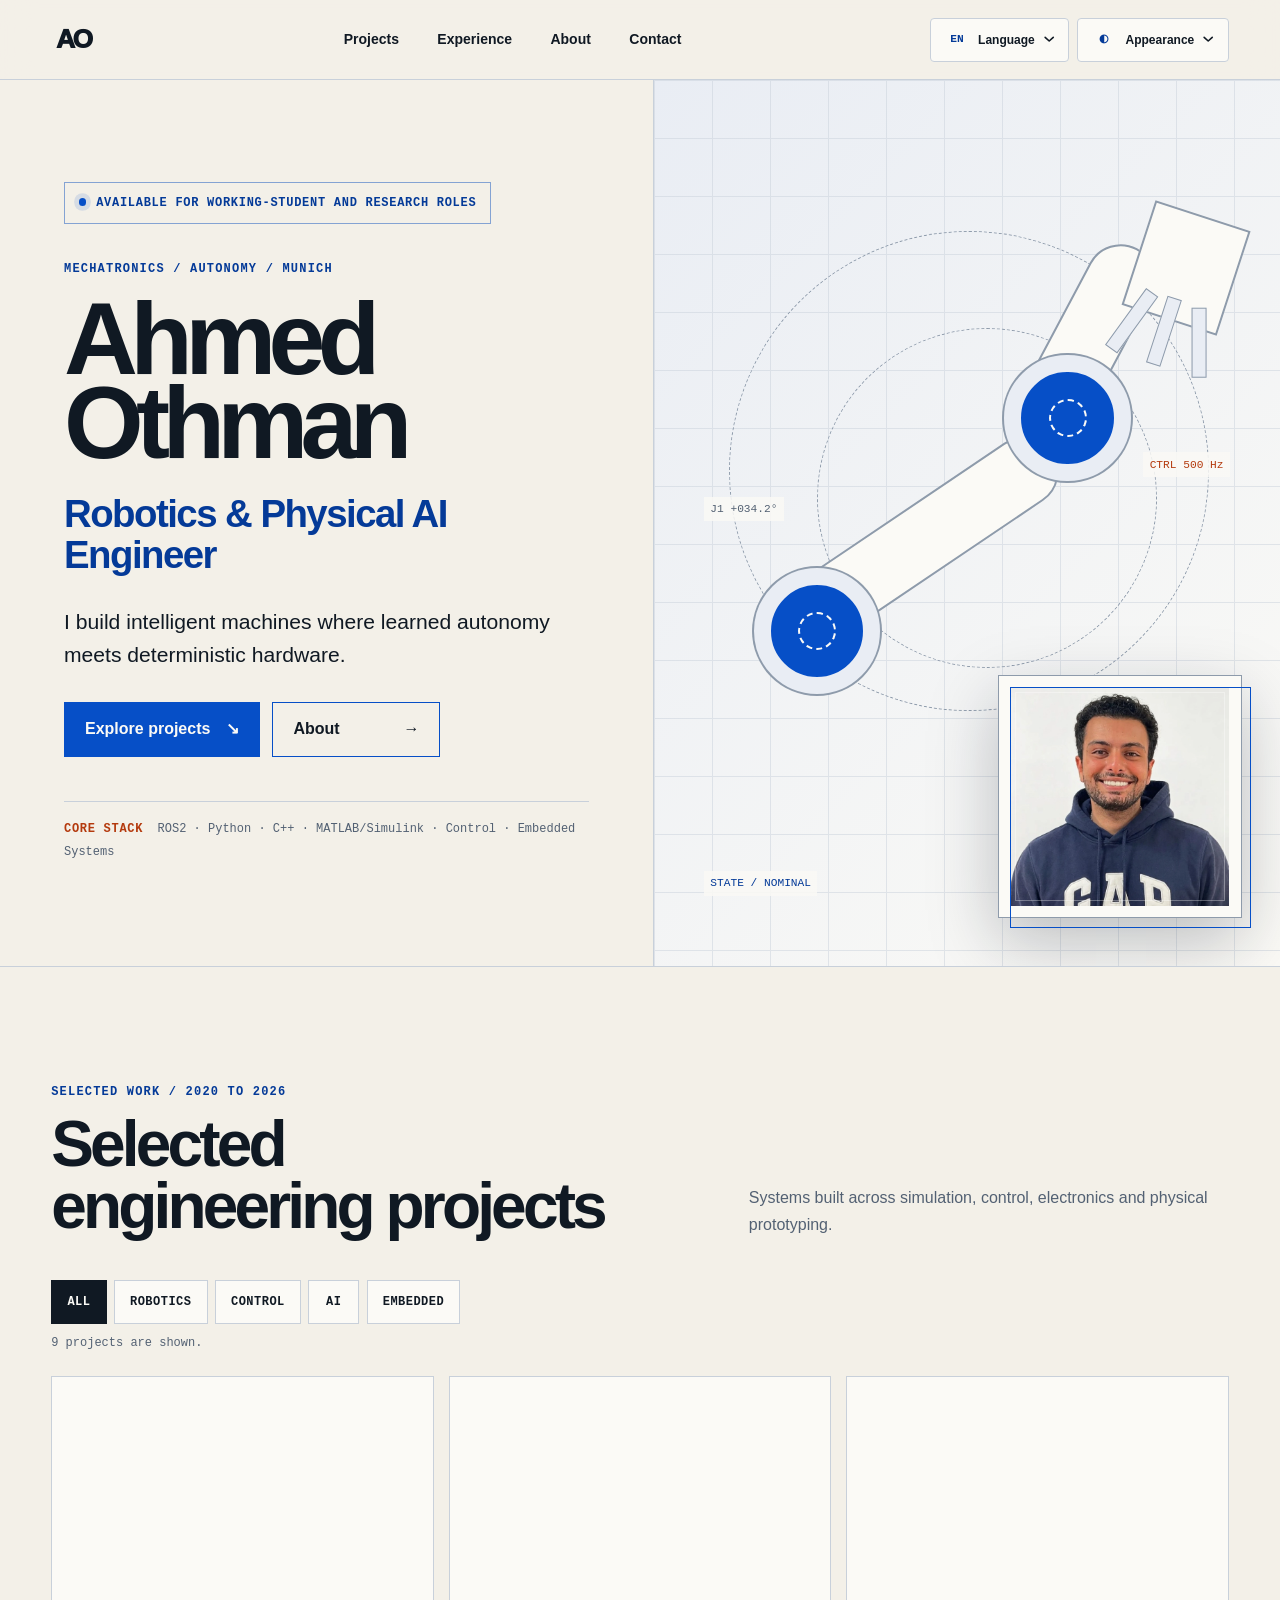
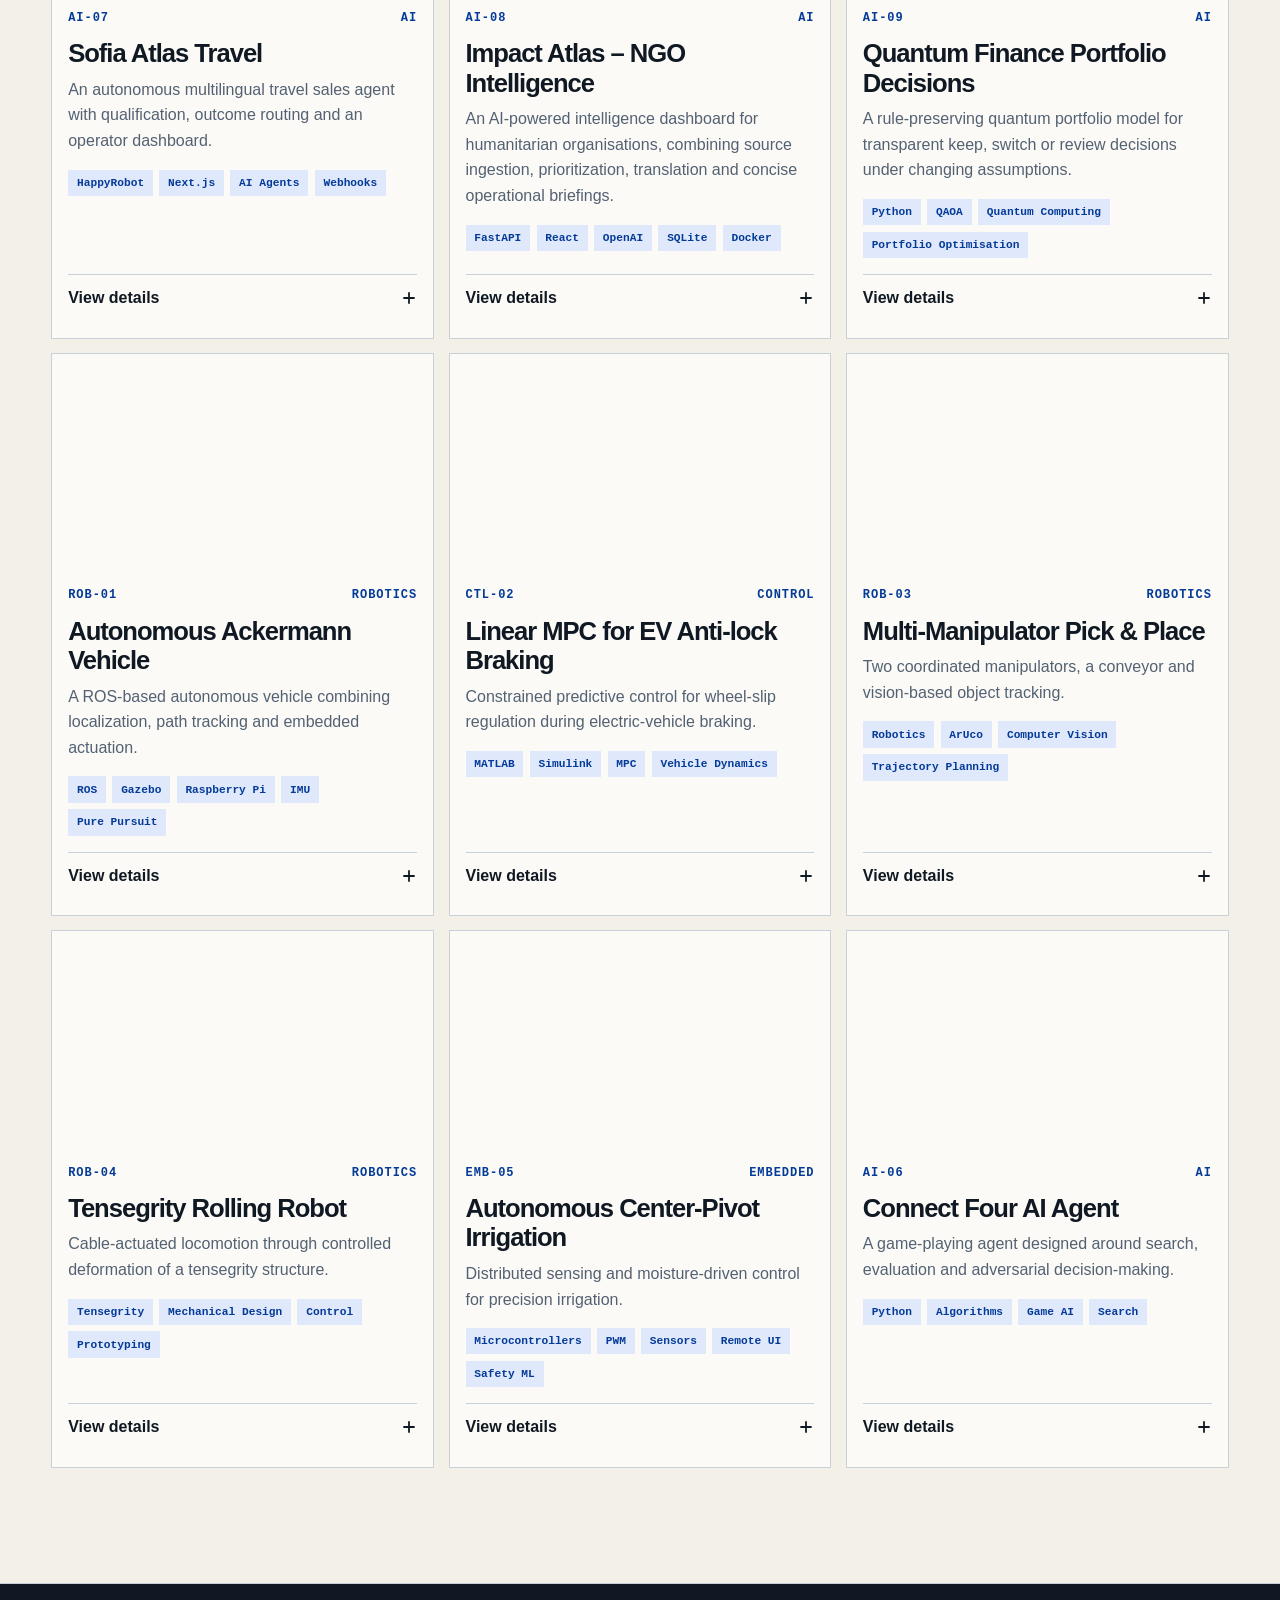
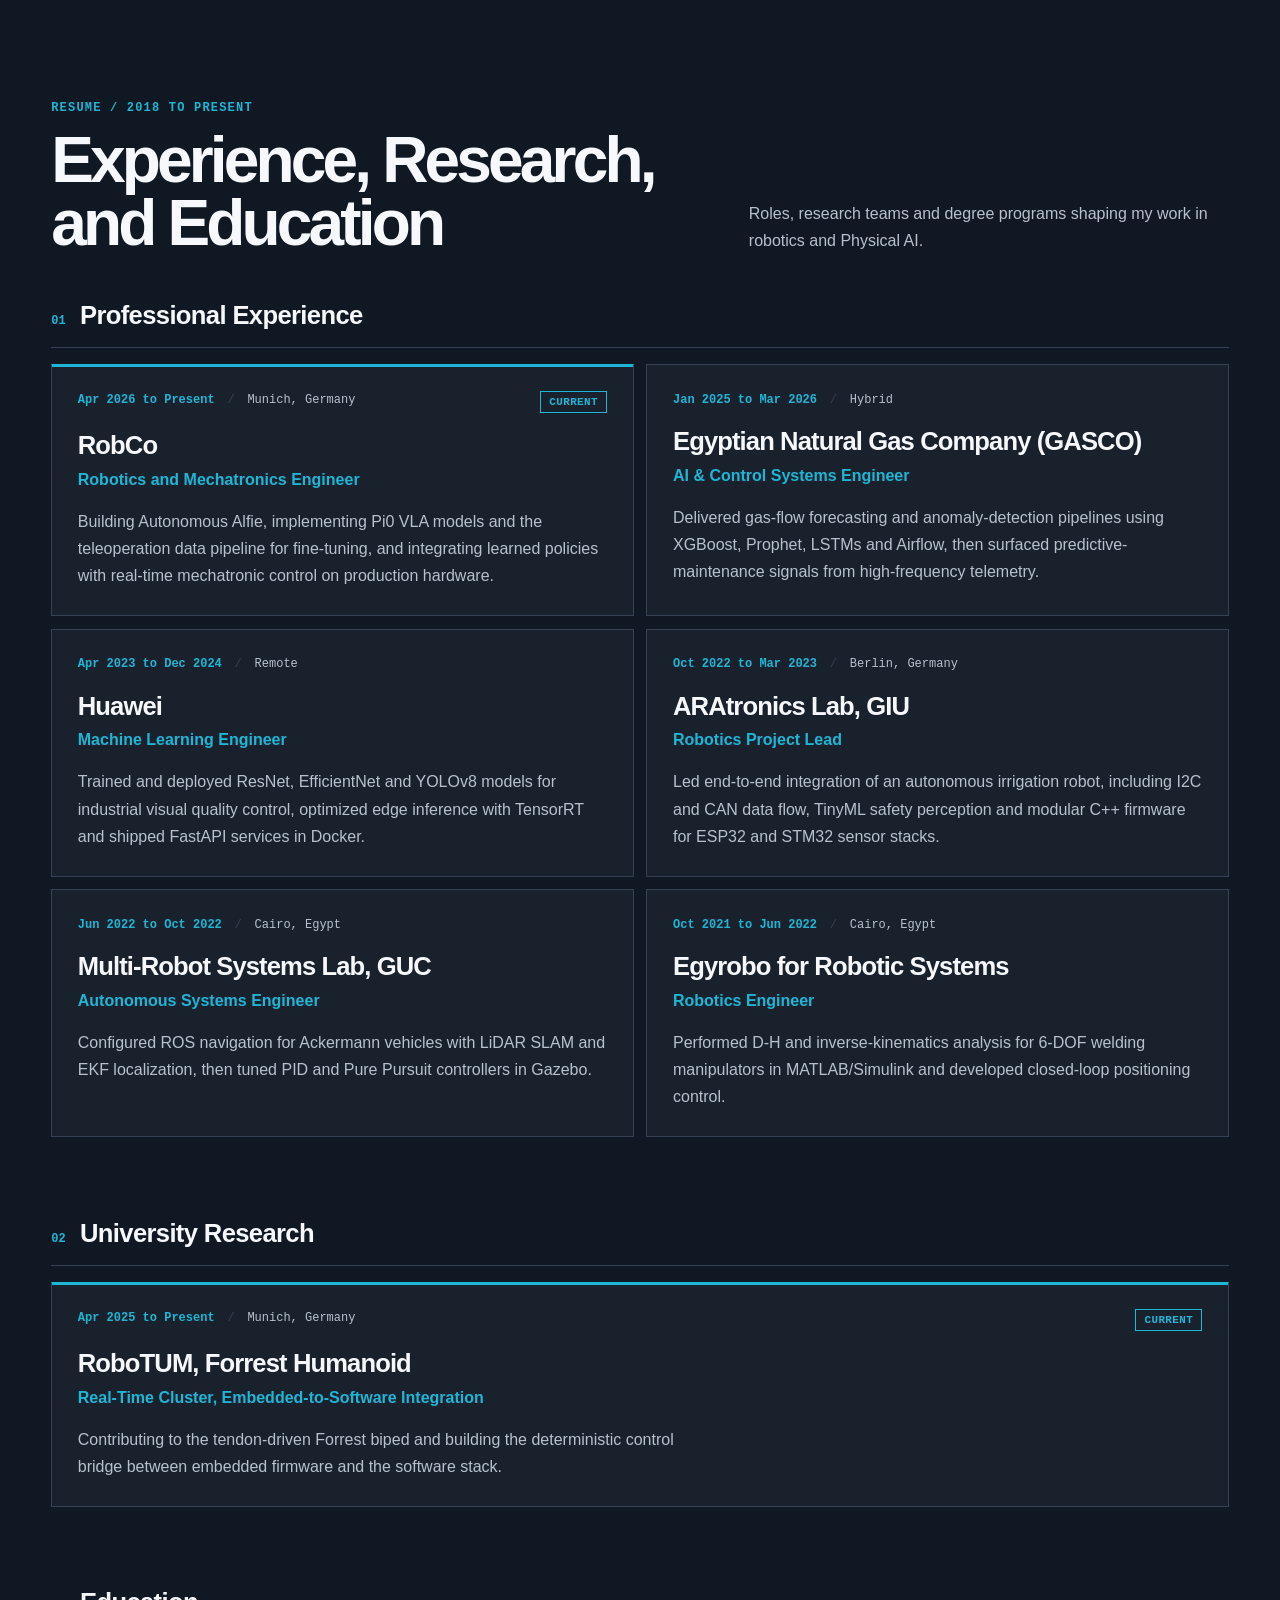
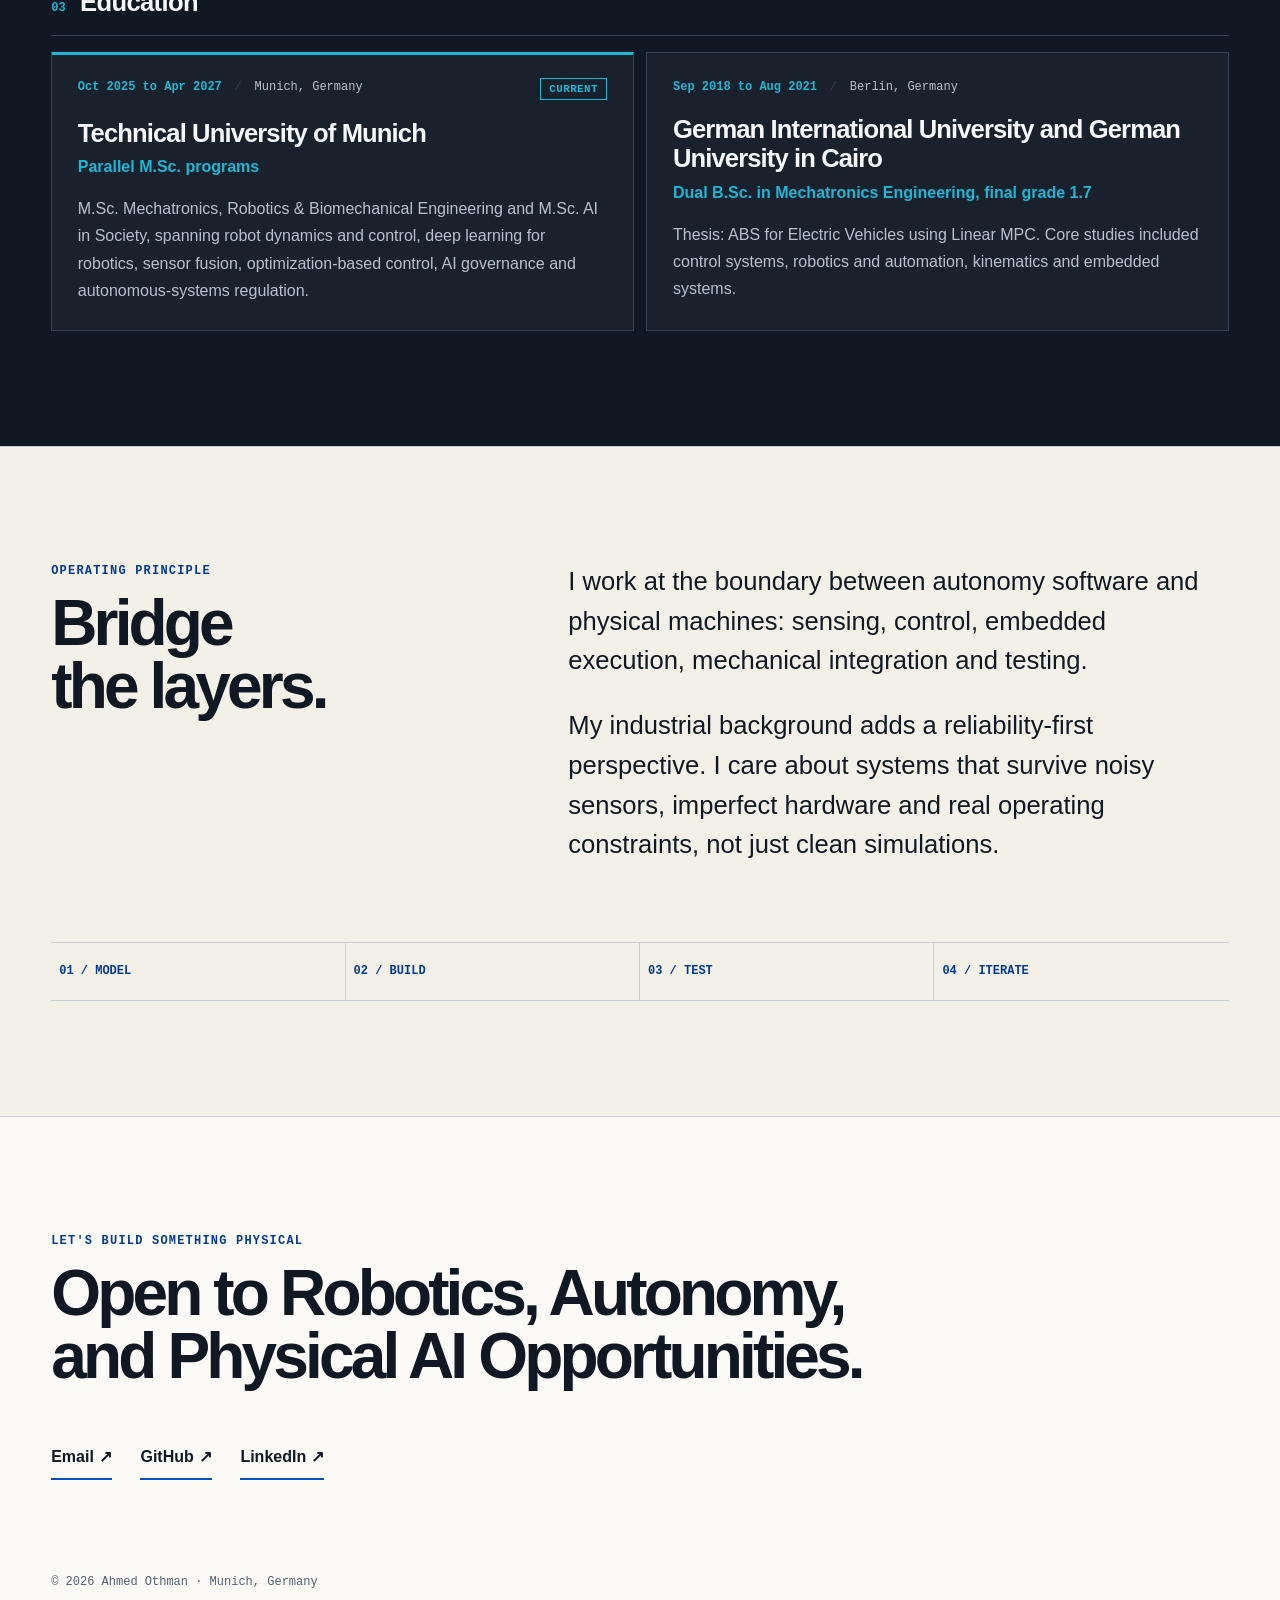
==== commit 69dfa83c: "Update portfolio portrait photo Co-authored-by: Copilot <223556219+Copilot@users.noreply.github.com>" ====
--- a/index.html
+++ b/index.html
@@ -121,7 +121,7 @@
           <span class="telemetry t3">STATE / NOMINAL</span>
         </div>
         <div class="hero-portrait-frame">
-          <img class="profile-portrait" src="/assets/ahmed-othman-portrait.webp?v=b38fe36c8748" alt="Portrait of Ahmed Othman" width="1254" height="1254" decoding="async" fetchpriority="high">
+          <img class="profile-portrait" src="/assets/ahmed-othman-portrait.webp?v=ea4b71925d45" alt="Portrait of Ahmed Othman" width="1254" height="1254" decoding="async" fetchpriority="high">
         </div>
       </div>
     </section>
@@ -155,9 +155,7 @@
             <summary>View details <svg class="details-indicator" viewBox="0 0 16 16" width="16" height="16" aria-hidden="true" focusable="false"><path d="M3 8h10" /><path class="indicator-vertical" d="M8 3v10" /></svg></summary>
             <div class="project-detail">
               <p>Built for the TUM.ai Makeathon HappyRobot challenge. Sofia qualifies inbound callers across four languages, extracts 14 structured lead fields, routes outcomes, schedules callbacks and connects qualification events to a secure Mission Control dashboard.</p>
-              <div class="project-links">
-<a class="repository-link" href="https://github.com/AhmadOthmann/Sofia-Atlas-Travel" target="_blank" rel="noopener noreferrer">View repository <span aria-hidden="true">↗</span><span class="visually-hidden"> (Opens in a new tab)</span></a>
-              </div>
+              <a class="repository-link" href="https://github.com/AhmadOthmann/Sofia-Atlas-Travel" target="_blank" rel="noopener noreferrer">View repository <span aria-hidden="true">↗</span><span class="visually-hidden"> (Opens in a new tab)</span></a>
             </div>
           </details>
         </article>
@@ -173,9 +171,7 @@
             <summary>View details <svg class="details-indicator" viewBox="0 0 16 16" width="16" height="16" aria-hidden="true" focusable="false"><path d="M3 8h10" /><path class="indicator-vertical" d="M8 3v10" /></svg></summary>
             <div class="project-detail">
               <p>Team-built for the IOM × Sprints GenAI Hackathon (first place). Impact Atlas ingests RSS feeds and web sources, applies AI-driven relevance analysis, extracts funding deadlines, translates content across languages and generates executive briefings for humanitarian response teams.</p>
-              <div class="project-links">
-<a class="repository-link" href="https://github.com/AhmadOthmann/ngo-intelligence-dashboard" target="_blank" rel="noopener noreferrer">View repository <span aria-hidden="true">↗</span><span class="visually-hidden"> (Opens in a new tab)</span></a>
-              </div>
+              <a class="repository-link" href="https://github.com/AhmadOthmann/ngo-intelligence-dashboard" target="_blank" rel="noopener noreferrer">View repository <span aria-hidden="true">↗</span><span class="visually-hidden"> (Opens in a new tab)</span></a>
             </div>
           </details>
         </article>
@@ -191,11 +187,7 @@
             <summary>View details <svg class="details-indicator" viewBox="0 0 16 16" width="16" height="16" aria-hidden="true" focusable="false"><path d="M3 8h10" /><path class="indicator-vertical" d="M8 3v10" /></svg></summary>
             <div class="project-detail">
               <p>Built with Jonas Sandelmann and the Finance track team for the TUM Quantum Hackathon. The QAOA model enforces valid three-of-six sector baskets, compares investor profiles and makes no claim of quantum advantage.</p>
-              <div class="project-links">
-<a class="repository-link" href="https://github.com/jonas221101/quantum-hackathon-finance" target="_blank" rel="noopener noreferrer">View repository <span aria-hidden="true">↗</span><span class="visually-hidden"> (Opens in a new tab)</span></a>
-<a class="repository-link" href="/assets/presentations/quantum-finance-pitch.html" target="_blank" rel="noopener noreferrer">View presentation <span aria-hidden="true">↗</span><span class="visually-hidden"> (Opens in a new tab)</span></a>
-<a class="repository-link" href="/assets/presentations/quantum-finance-pitch.pptx" download>Download slides <span aria-hidden="true">↓</span></a>
-              </div>
+              <a class="repository-link" href="https://github.com/jonas221101/quantum-hackathon-finance" target="_blank" rel="noopener noreferrer">View repository <span aria-hidden="true">↗</span><span class="visually-hidden"> (Opens in a new tab)</span></a>
             </div>
           </details>
         </article>
